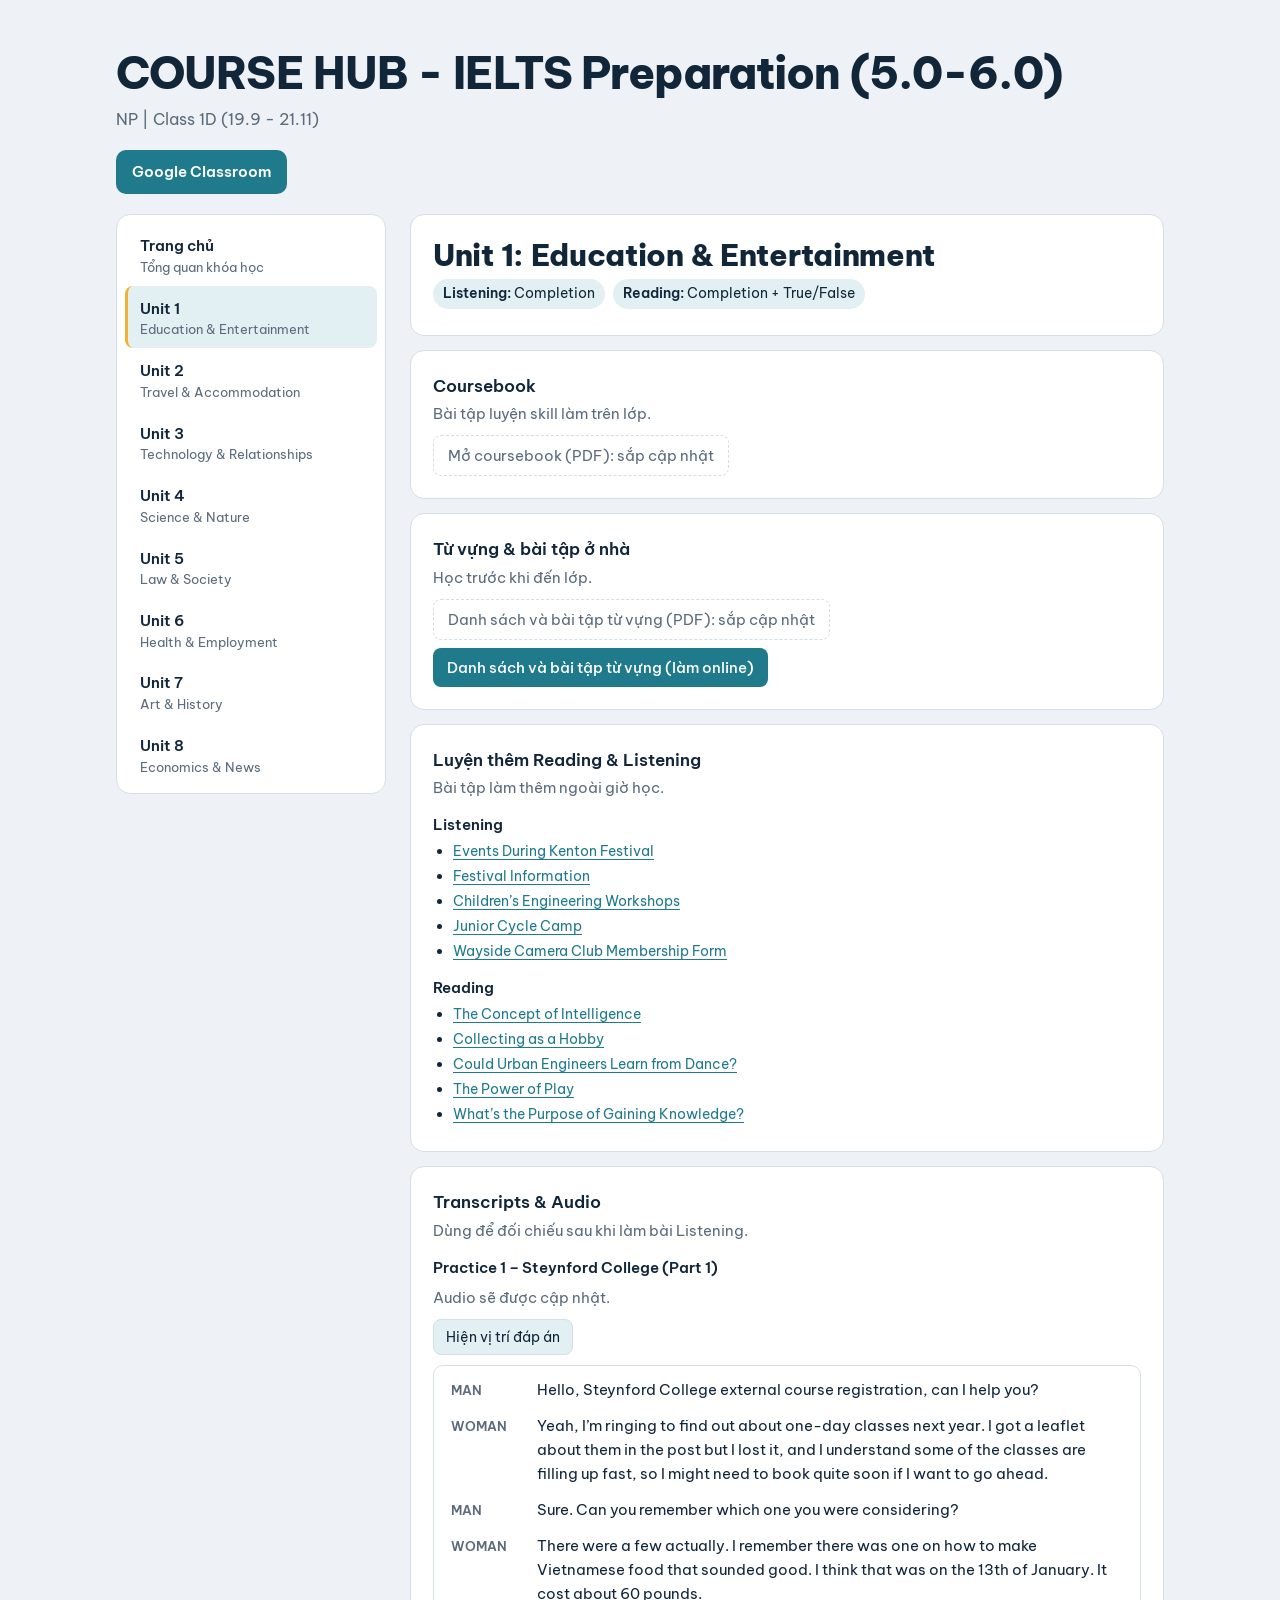
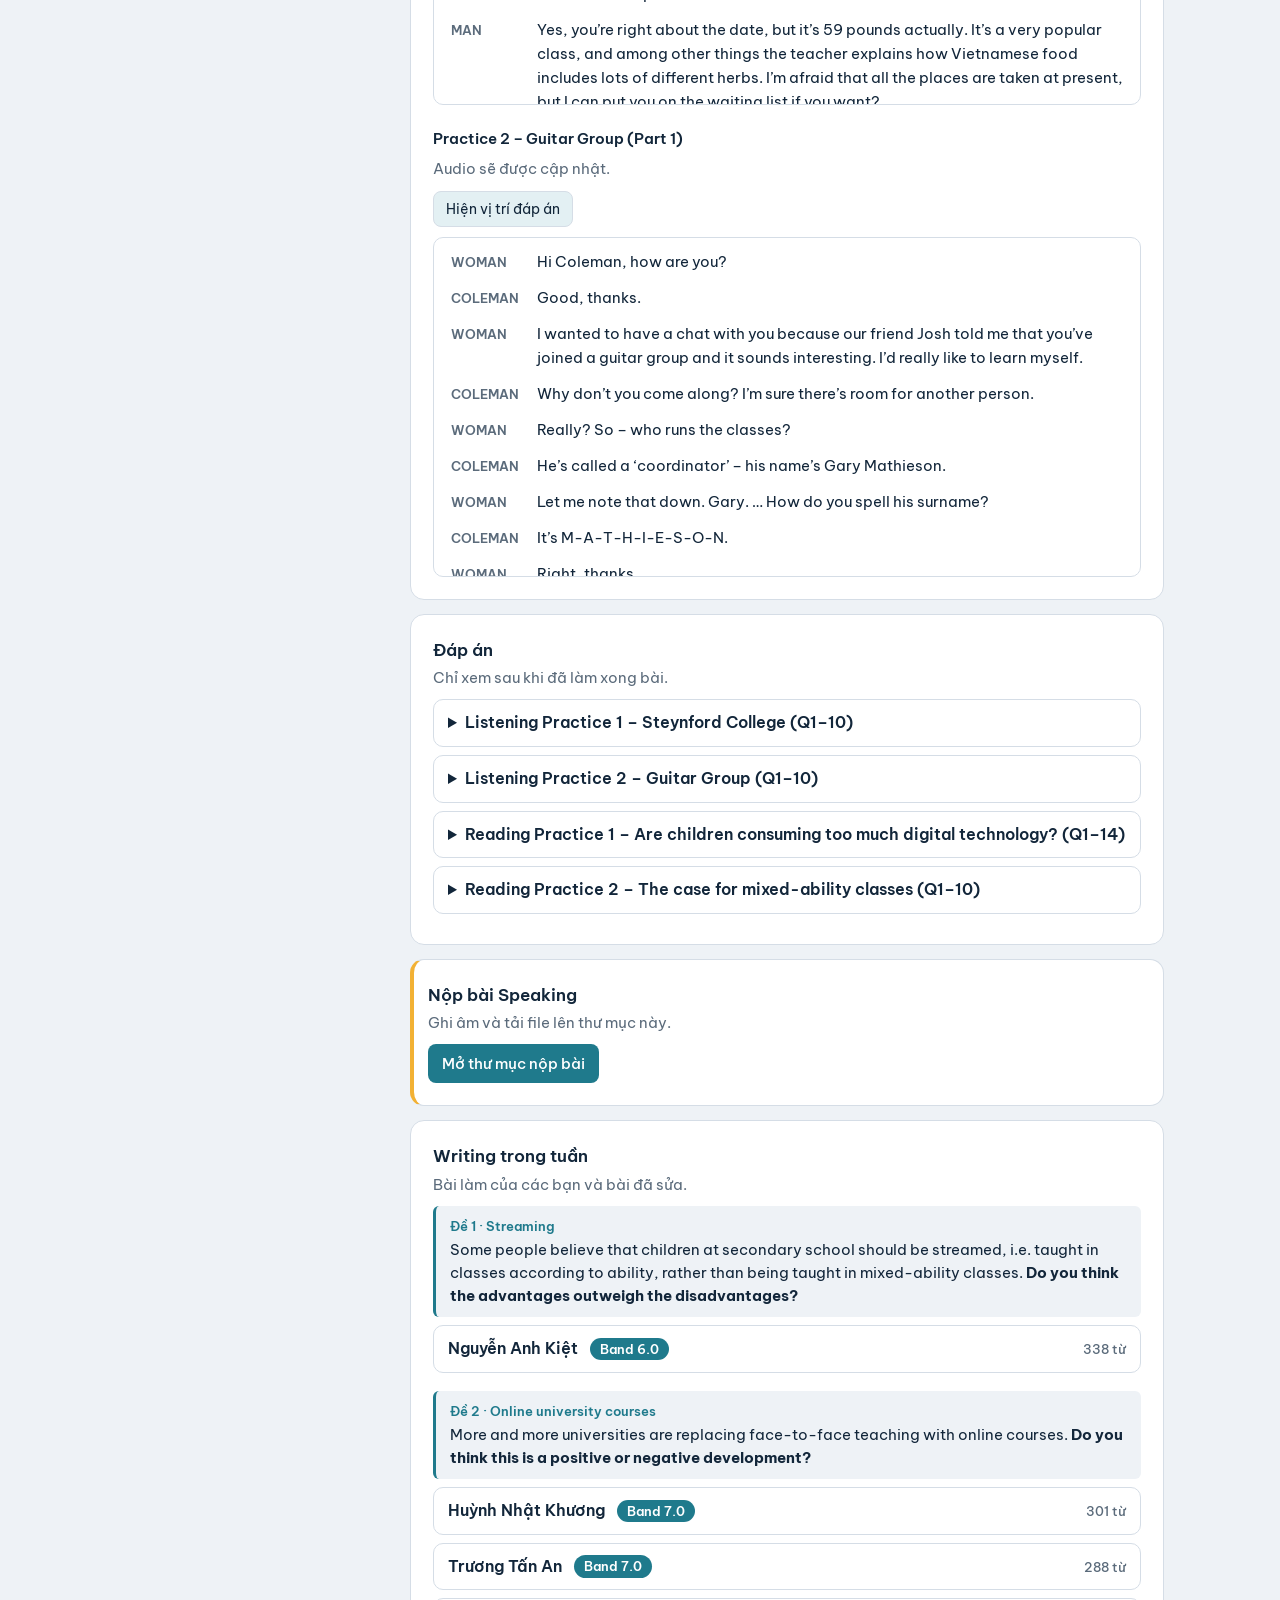
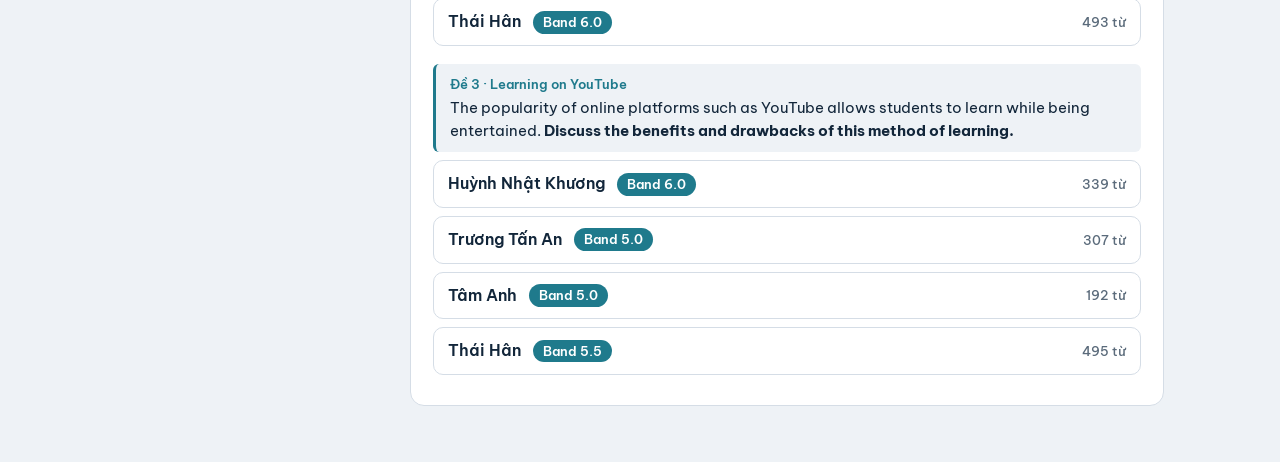
==== unit1.html @ fe1007bd "Add files via upload" ====
<!DOCTYPE html>
<html lang="vi">
<head>
<meta charset="utf-8">
<meta name="viewport" content="width=device-width, initial-scale=1, viewport-fit=cover">
<title>Unit 1 – Education & Entertainment | COURSE HUB</title>
<link rel="preconnect" href="https://fonts.googleapis.com">
<link href="https://fonts.googleapis.com/css2?family=Be+Vietnam+Pro:wght@400;500;600;700;800&display=swap" rel="stylesheet">
<link rel="stylesheet" href="style.css">
</head>
<body>
<div class="wrap">
<header>
<h1>COURSE HUB - IELTS Preparation (5.0-6.0)</h1>
<p>NP | Class 1D (19.9 - 21.11)</p>
<div class="top" id="top"></div>
</header>
<div class="layout">
<nav id="nav" aria-label="Danh sách unit"></nav>
<main id="main"></main>
</div>
<p class="foot" id="footTm" hidden><button id="tm">Chế độ canh thời gian (giáo viên)</button></p>
</div>
<script src="config.js"></script>
<script>
/* ===== DỮ LIỆU UNIT 1: chỉ sửa file này khi cập nhật unit này ===== */
window.UNIT = {
 "n": 1,
 "links": {
  "coursebook": [
   ""
  ],
  "vocab": [
   "",
   "https://claude.ai/artifact/NwASzbAuXLHr1U8mQkQb75"
  ],
  "audio": [
   "",
   "",
   ""
  ],
  "speaking": [
   "https://drive.google.com/drive/folders/13E4gF1tbZfbGMxSO8u7Chf6Ht6XLhfFZ?usp=sharing"
  ]
 },
 "practiceL": [
  {
   "t": "Listening: Events During Kenton Festival",
   "u": "https://e-learning.youpass.vn/practice/listening/2079"
  },
  {
   "t": "Listening: Festival Information",
   "u": "https://e-learning.youpass.vn/practice/listening/7460"
  },
  {
   "t": "Listening: Children’s Engineering Workshops",
   "u": "https://e-learning.youpass.vn/practice/listening/7447"
  },
  {
   "t": "Listening: Junior Cycle Camp",
   "u": "https://e-learning.youpass.vn/practice/listening/7439"
  },
  {
   "t": "Listening: Wayside Camera Club Membership Form",
   "u": "https://e-learning.youpass.vn/practice/listening/7407"
  }
 ],
 "practiceR": [
  {
   "t": "Reading: The Concept of Intelligence",
   "u": "https://e-learning.youpass.vn/practice/reading/7315"
  },
  {
   "t": "Reading: Collecting as a Hobby",
   "u": "https://e-learning.youpass.vn/practice/reading/7345"
  },
  {
   "t": "Reading: Could Urban Engineers Learn from Dance?",
   "u": "https://e-learning.youpass.vn/practice/reading/7307"
  },
  {
   "t": "Reading: The Power of Play",
   "u": "https://e-learning.youpass.vn/practice/reading/7314"
  },
  {
   "t": "Reading: What’s the Purpose of Gaining Knowledge?",
   "u": "https://e-learning.youpass.vn/practice/reading/7343"
  }
 ],
 "writing": [
  {
   "topic": "Some people believe that children at secondary school should be streamed, i.e. taught in classes according to ability, rather than being taught in mixed-ability classes.",
   "ask": "Do you think the advantages outweigh the disadvantages?",
   "short": "Streaming",
   "candidates": [
    {
     "name": "Nguyễn Anh Kiệt",
     "essay": [
      "In secondary school, education is very important for every student. Today, many people discuss how schools should divide their classrooms. Some people think that schools should put students into different classes based on how smart or fast they learn. Other people think that all students should study together in the same classroom. In my opinion, putting students into different classes has more benefits and drawbacks.",
      "On the one hand, grouping students by ability provides some advantages. Firstly, teachers can easily adapt their teaching methods to suit the necessity for each class. For instance, when teaching a class full of students with poor study skills, the teacher can speak slowly and explain easy things many times so everyone can understand. Secondly, fast learners don’t have to wait for slow learners, they can learn new and difficult topic quickly without any trouble and getting bored during class time.",
      "On the other hand, this stye of learning brings several problems for students. The first problem is that it makes students with poor study skills feel very bad about themselves. When students are placed in low classes, they may feel sad, embarrased and they even think they are not smart. Because of this, they lose their hope and stop trying to study hard. The second problem is that students can not help each other. In mixed classes, some good students often help weak stduents with difficult problem or homework. This helps weak students learn better and helps good students become kind friends. However, if we separate them, a lot of weak students cannot learn how to work together. From this, some students cannot even understand what they are trying to do in group projects or some group activites in class and this would make it harder to help each other.",
      "At the end, seperating students by abilities can helps teachers explain lessons easily but it also hurts students’ feelings and stops them from making friends and hard-working. Therefore, I believe that the drawbacks of this idea are much bigger then the benefits."
     ],
     "scores": {
      "tr": 6,
      "cc": 6,
      "lr": 6,
      "gra": 6
     },
     "feedback": {
      "tr": {
       "text": "The essay answers the question: it weighs advantages (teaching adapted to each class, fast learners not held back) against disadvantages (lower self-esteem and motivation for weaker students, loss of peer support) and concludes that the drawbacks outweigh the benefits. However, the position is unclear until the conclusion: the introduction says streaming ‘has more benefits and drawbacks’, which does not answer the question. Ideas are relevant but stay general — the examples are hypothetical (‘speak slowly and explain easy things’) and there are no real-world examples — and the last sentences of the third paragraph are hard to follow. The opening statement that education is very important adds nothing.",
       "descriptor": "“A position is presented that is directly relevant to the prompt, although the conclusions drawn may be unclear, unjustified or repetitive.”"
      },
      "cc": {
       "text": "The four-paragraph structure (introduction, advantages, disadvantages, conclusion) is clear, and the argument moves logically between the two sides with suitable markers (On the one hand, Firstly, For instance, On the other hand, However, Therefore). Cohesion is sometimes mechanical or faulty: ‘fast learners don’t have to wait for slow learners, they can learn...’ is a comma splice; ‘From this, some students cannot even understand...’ does not follow clearly from the previous sentence; ‘At the end’ is not the usual concluding phrase; and ‘students’, ‘weak students’ and ‘help each other’ are repeated rather than varied with pronouns or synonyms.",
       "descriptor": "“Cohesive devices are used to some good effect but cohesion within and/or between sentences may be faulty or mechanical due to misuse, overuse or omission.”"
      },
      "lr": {
       "text": "The vocabulary is adequate for the topic (ability, adapt teaching methods, fast learners, group projects, drawbacks) and the meaning is clear throughout, but the range is restricted and imprecise: ‘feel very bad about themselves’, ‘explain easy things’, ‘kind friends’, ‘lose their hope’, ‘the necessity for each class’ and ‘hard-working’ used as a noun. Words such as students, help, weak and learn are repeated often. There are several spelling errors (stye, embarrased, stduents, activites, seperating) but they do not impede meaning.",
       "descriptor": "“The meaning is generally clear in spite of a rather restricted range or a lack of precision in word choice.”"
      },
      "gra": {
       "text": "A mix of simple and complex sentences is used, and many are accurate (when/if clauses, so-clauses, ‘help weak students with...’). Accuracy falls in longer sentences: a comma splice; missing plurals (topic, problem, stduents); faulty parallelism (‘feel sad, embarrased and they even think’, ‘without any trouble and getting bored’, ‘making friends and hard-working’); ‘can helps’; ‘can not’; ‘then’ for ‘than’. About half the sentences contain an error, but the errors rarely stop the reader from understanding. This is borderline Band 5/6.",
       "descriptor": "“Errors in grammar and punctuation occur, but rarely impede communication.”"
      }
     },
     "errors": [
      {
       "orig": "In secondary school, education is very important for every student. Today, many people discuss how schools should divide their classrooms.",
       "fix": "In many countries, there is an ongoing debate about how secondary schools should organise their classes.",
       "note": "Mở bài chung chung, không thêm thông tin; nên vào thẳng vấn đề tranh luận. ‘Classrooms’ → ‘classes’"
      },
      {
       "orig": "Some people think that schools should put students into different classes based on how smart or fast they learn.",
       "fix": "Some people argue that schools should stream students into different classes according to their ability.",
       "note": "Diễn đạt thiếu chính xác (‘how smart or fast they learn’); nên dùng ‘ability’"
      },
      {
       "orig": "In my opinion, putting students into different classes has more benefits and drawbacks.",
       "fix": "In my opinion, the disadvantages of streaming outweigh the advantages.",
       "note": "Quan điểm chưa rõ và chưa trả lời câu hỏi; cần nêu rõ bên nào mạnh hơn"
      },
      {
       "orig": "teachers can easily adapt their teaching methods to suit the necessity for each class.",
       "fix": "teachers can easily adapt their teaching methods to suit the needs of each class.",
       "note": "Chọn từ: ‘necessity’ → ‘needs’"
      },
      {
       "orig": "the teacher can speak slowly and explain easy things many times so everyone can understand.",
       "fix": "the teacher can speak slowly and repeat basic concepts several times so that everyone can follow.",
       "note": "Từ vựng thiếu chính xác (‘easy things’); dùng ‘so that’ để chỉ mục đích"
      },
      {
       "orig": "Secondly, fast learners don’t have to wait for slow learners, they can learn new and difficult topic quickly without any trouble and getting bored during class time.",
       "fix": "Secondly, fast learners do not have to wait for slower classmates, so they can learn new and difficult topics quickly without getting bored in class.",
       "note": "Lỗi nối hai câu bằng dấu phẩy (comma splice); ‘topics’ phải ở số nhiều; cấu trúc song song sai; ‘slow learners’ nghe tiêu cực"
      },
      {
       "orig": "this stye of learning brings several problems for students.",
       "fix": "this style of learning brings several problems for students.",
       "note": "Lỗi chính tả: stye → style"
      },
      {
       "orig": "it makes students with poor study skills feel very bad about themselves.",
       "fix": "it damages the self-esteem of students with weaker academic skills.",
       "note": "Dùng từ chính xác hơn thay cho ‘feel very bad about themselves’"
      },
      {
       "orig": "they may feel sad, embarrased and they even think they are not smart.",
       "fix": "they may feel sad and embarrassed, and some even believe that they are not clever enough.",
       "note": "Lỗi chính tả (embarrassed); cấu trúc song song"
      },
      {
       "orig": "they lose their hope and stop trying to study hard.",
       "fix": "they lose hope and stop trying to study hard.",
       "note": "‘Lose hope’ không dùng sở hữu cách"
      },
      {
       "orig": "students can not help each other.",
       "fix": "students lose the opportunity to support each other.",
       "note": "‘can not’ → ‘cannot’; ý rõ hơn khi diễn đạt là mất cơ hội"
      },
      {
       "orig": "some good students often help weak stduents with difficult problem or homework.",
       "fix": "some strong students often help weaker students with difficult problems or homework.",
       "note": "Lỗi chính tả (stduents); ‘problems’ phải ở số nhiều"
      },
      {
       "orig": "This helps weak students learn better and helps good students become kind friends.",
       "fix": "This helps weaker students learn better and teaches stronger students to be patient and supportive.",
       "note": "‘Kind friends’ mơ hồ; nên nói rõ học sinh giỏi được lợi gì"
      },
      {
       "orig": "However, if we separate them, a lot of weak students cannot learn how to work together.",
       "fix": "However, if students are separated, weaker students miss the chance to learn how to cooperate with others.",
       "note": "Chưa rõ nghĩa: làm việc cùng với ai?"
      },
      {
       "orig": "From this, some students cannot even understand what they are trying to do in group projects or some group activites in class and this would make it harder to help each other.",
       "fix": "As a result, some students may struggle in group projects or class activities, which makes it even harder for them to support one another.",
       "note": "Câu dài thiếu ngắt (run-on) và logic chưa rõ; lỗi chính tả (activities); nối mệnh đề bằng ‘which’"
      },
      {
       "orig": "At the end, seperating students by abilities can helps teachers explain lessons easily but it also hurts students’ feelings and stops them from making friends and hard-working.",
       "fix": "In conclusion, separating students by ability may help teachers deliver lessons more easily, but it also hurts students’ feelings and prevents them from making friends and developing a strong work ethic.",
       "note": "‘At the end’ → ‘In conclusion’; lỗi chính tả (separating); ‘can helps’ → ‘can help’; ‘hard-working’ là tính từ, không phải danh từ"
      },
      {
       "orig": "I believe that the drawbacks of this idea are much bigger then the benefits.",
       "fix": "I believe that the drawbacks of this system are much greater than the benefits.",
       "note": "‘then’ → ‘than’; ‘bigger’ → ‘greater’"
      }
     ]
    }
   ]
  },
  {
   "topic": "More and more universities are replacing face-to-face teaching with online courses.",
   "ask": "Do you think this is a positive or negative development?",
   "short": "Online university courses",
   "candidates": [
    {
     "name": "Huỳnh Nhật Khương",
     "essay": [
      "The development of technology has changed education. Thus, an increasing number of universities are offering online courses instead of traditional classroom lessons. Although this approach provides several benefits, I believe that it is a negative development overall because it can reduce social interaction and negatively affect students’ learning habits .",
      "In contrast, online learning offers several advantages to university students. Firstly, it allows learners to study from almost anywhere, which saves both time and money. For example, students who live far away from their universities do not need to travel long distances to attend classes. In addition, online platforms provide recorded lessons that students can pause, rewind and rewatch whenever necessary. This is particularly useful for those who need more time to understand difficult subjects. Therefore, online education can make learning more flexible and convenient.",
      "Despite positive development, I believe that replacing face-to-face teaching with online courses can cause several problems. One significant downside is the lack of direct interaction between students and teachers. In traditional classrooms, learners can ask questions immediately, participate in group discussions and receive direct feedback. These activities help them develop communication and teamwork skills. However, online classes may make such interactions less natural and effective. Another concern is that students may become easily distracted by social media, online games or other websites while studying. Spending too much time in front of a screen can also reduce their physical activity and affect their daily routines. As a result, some students may find it difficult to remain focused and maintain their academic performance.",
      "In conclusion, although online courses provide greater flexibility and help students develop digital skills, I believe that replacing traditional classroom teaching entirely is a negative development. Universities should combine online learning with face-to-face lessons to provide students with a more balanced and effective educational experience."
     ],
     "scores": {
      "tr": 7,
      "cc": 7,
      "lr": 7,
      "gra": 7
     },
     "feedback": {
      "tr": {
       "text": "A clear position (negative overall) is stated in the introduction and sustained to the conclusion, and both sides are addressed. The main arguments — reduced interaction and feedback, distraction, and the benefits of flexibility — are extended with relevant detail (asking questions immediately, group discussion, teamwork skills). Support tends to be general rather than precise: ‘online classes may make such interactions less natural and effective’ is asserted without explanation, the physical-activity point is thin, ‘saves both time and money’ is unsupported, and the conclusion narrows the issue to replacing teaching ‘entirely’, which the question does not state.",
       "descriptor": "“Main ideas are extended and supported but there may be a tendency to over-generalise or there may be a lack of focus and precision in supporting ideas/material.”"
      },
      "cc": {
       "text": "Information is logically organised with a clear progression: opinion in the introduction, one advantages paragraph, one disadvantages paragraph, and a conclusion that restates the position and adds a recommendation. A range of linkers and reference is used (Firstly, In addition, However, Another concern, ‘such interactions’, ‘these activities’, ‘those who’). Minor lapses: ‘In contrast’ opens the first body paragraph with little to contrast against, ‘Despite positive development’ is an awkward bridge, and ‘Therefore’ / ‘As a result’ are used as formulaic paragraph endings.",
       "descriptor": "“A range of cohesive devices including reference and substitution is used flexibly but with some inaccuracies or some over/under use.”"
      },
      "lr": {
       "text": "Vocabulary is sufficient to express ideas with some precision and natural collocation: ‘recorded lessons’, ‘pause, rewind and rewatch’, ‘lack of direct interaction’, ‘significant downside’, ‘maintain their academic performance’, ‘daily routines’. There are almost no spelling or word-formation errors. What holds this at 7 rather than 8 is the limited use of less common or idiomatic items and some repetition of ‘online’, ‘students’ and ‘learning’.",
       "descriptor": "“The resource is sufficient to allow some flexibility and precision... There is some ability to use less common and/or idiomatic items.”"
      },
      "gra": {
       "text": "A variety of complex structures is used with some flexibility: relative clauses (‘students who live far away’, ‘lessons that students can pause’), concession (‘Although this approach...’), a gerund subject (‘Spending too much time...’) and ‘which’ clauses. Error-free sentences are frequent. Errors are few: ‘Despite positive development’ lacks a determiner, there is a stray space before a full stop (‘habits .’), and the range is solid but not yet wide enough (few passives, conditionals or inversions) for Band 8.",
       "descriptor": "“A variety of complex structures is used with some flexibility and accuracy... error-free sentences are frequent.”"
      }
     },
     "errors": [
      {
       "orig": "...negatively affect students’ learning habits .",
       "fix": "...negatively affect students’ learning habits.",
       "note": "Thừa dấu cách trước dấu chấm"
      },
      {
       "orig": "In contrast, online learning offers several advantages to university students.",
       "fix": "Nevertheless, online learning does offer several advantages to university students.",
       "note": "Từ nối: ‘In contrast’ không có gì để đối lập; dùng ý nhượng bộ sẽ hợp với quan điểm đã nêu"
      },
      {
       "orig": "Despite positive development, I believe that...",
       "fix": "Despite these advantages, I believe that...",
       "note": "Thiếu từ hạn định (determiner); tham chiếu chưa rõ"
      },
      {
       "orig": "...which saves both time and money.",
       "fix": "...which saves both time and money, since students avoid commuting and accommodation costs.",
       "note": "Nhận định chưa có căn cứ — cần thêm lý do"
      },
      {
       "orig": "However, online classes may make such interactions less natural and effective.",
       "fix": "However, online classes may make such interactions less natural and effective, because students cannot read body language or respond spontaneously through a screen.",
       "note": "Khái quát quá mức — cần giải thích vì sao"
      },
      {
       "orig": "...reduce their physical activity and affect their daily routines.",
       "fix": "...reduce their physical activity and disrupt their sleep and study routines.",
       "note": "Diễn đạt mơ hồ (‘affect daily routines’)"
      },
      {
       "orig": "...I believe that replacing traditional classroom teaching entirely is a negative development.",
       "fix": "...I believe that the growing replacement of face-to-face teaching with online courses is a negative development.",
       "note": "Quan điểm bị lệch: đề bài không nói ‘entirely’"
      }
     ]
    },
    {
     "name": "Trương Tấn An",
     "essay": [
      "Nowadays, virtual classes are rapidly replacing conventional face-to-face lectures in many universities worldwide. Each of these has different benefits and drawbacks that need to analysize.",
      "Online courses have many advantages for university students. First, students can study more conveniently because they do not need to travel to university every day. For example, they can attend classes at home, which helps them save time and transportation costs. In addition, online learning provides students with a wide range of educational resources, such as recorded lectures, online documents, and interactive websites. These materials allow students to review lessons and improve their knowledge more easily. More importantly, online courses offer greater flexibility, allowing students to manage their study schedules and develop independent learning skills. As a result, they can become more responsible for their own education.",
      "On the other hand, there are some disadvantages of online learning. One of the main problems is that students may become less motivated when studying at home. Without direct supervision from teachers, they may be easily distracted by social media, games, or other online activities. Moreover, online courses reduce face-to-face communication between students and lecturers. As a result, students may find it more difficult to ask questions, discuss ideas, and develop social skills. Another problem is that spending long hours in front of computer screens can negatively affect students’ physical and mental health. For example, they may experience eye strain, tiredness, and a lack of physical activity.",
      "In conclusion, replacing face-to-face lessons with online courses offers several benefits, such as flexibility, convenience, and access to learning resources. However, it can also lead to a lack of motivation, limited social interaction, and health problems. Therefore, universities should find a balance between online learning and traditional classroom lessons."
     ],
     "scores": {
      "tr": 6,
      "cc": 7,
      "lr": 7,
      "gra": 7
     },
     "feedback": {
      "tr": {
       "text": "Both advantages (convenience, resources, flexibility, independent learning) and disadvantages (reduced motivation, limited interaction, health effects) are covered with relevant, reasonably developed ideas and concrete details such as distraction by social media and eye strain. The weakness is position. The question asks whether this is a positive or negative development, but the introduction states only that each approach has benefits and drawbacks, and the balanced view appears for the first time in the conclusion, where it is not developed (what would a ‘balance’ look like?). Support for each point is also fairly general.",
       "descriptor": "“A position is presented that is directly relevant to the prompt, although the conclusions drawn may be unclear, unjustified or repetitive.”"
      },
      "cc": {
       "text": "Paragraphing is clear (introduction, advantages, disadvantages, conclusion), with topic sentences and logical sequencing inside each paragraph. A good range of cohesive devices and reference is used (First, For example, In addition, On the other hand, Moreover, ‘these materials’, ‘Another problem’). Lapses are minor: ‘As a result’ is used twice as a formulaic link, ‘Each of these’ in the introduction has an unclear referent, and ‘More importantly’ flags a point that is not clearly more important.",
       "descriptor": "“A range of cohesive devices including reference and substitution is used flexibly but with some inaccuracies or some over/under use.”"
      },
      "lr": {
       "text": "Vocabulary is sufficient for precise expression and collocations are mostly natural: ‘recorded lectures’, ‘direct supervision’, ‘independent learning skills’, ‘eye strain’, ‘lack of motivation’, ‘limited social interaction’. Spelling and word formation are largely accurate; the only recurring error is ‘analysize’. Less common or idiomatic items are limited and some phrases are generic (‘many advantages’, ‘a wide range of educational resources’), so this is a lower Band 7 and does not reach Band 8.",
       "descriptor": "“The resource is sufficient to allow some flexibility and precision... There are only a few errors in spelling and/or word formation.”"
      },
      "gra": {
       "text": "A variety of complex structures is used accurately: participial clauses (‘allowing students to manage...’), relative clauses, a fronted prepositional phrase (‘Without direct supervision from teachers, they may be...’), a gerund subject (‘spending long hours... can negatively affect’) and ‘such as’ lists. Most sentences are error-free. The main error is the missing passive in ‘need to analysize’ (should be ‘need to be analysed’). The range is solid but not wide (few conditionals, passives or inversions), so it stays at Band 7.",
       "descriptor": "“A variety of complex structures is used with some flexibility and accuracy... error-free sentences are frequent.”"
      }
     },
     "errors": [
      {
       "orig": "...that need to analysize.",
       "fix": "...that need to be analysed.",
       "note": "Thiếu thể bị động; lỗi chính tả"
      },
      {
       "orig": "Each of these has different benefits and drawbacks...",
       "fix": "Each of these approaches has its own benefits and drawbacks, but on balance I believe this is a positive development if some in-person teaching is kept.",
       "note": "Từ được nhắc đến chưa rõ chỉ gì; phần mở bài chưa nêu quan điểm"
      },
      {
       "orig": "More importantly, online courses offer greater flexibility...",
       "fix": "Furthermore, online courses offer greater flexibility...",
       "note": "‘More importantly’ báo hiệu một thứ tự quan trọng mà đoạn văn chưa chứng minh"
      },
      {
       "orig": "As a result, students may find it more difficult to ask questions...",
       "fix": "Consequently, students may find it more difficult to ask questions...",
       "note": "‘As a result’ bị lặp trong bài — nên đa dạng hóa từ nối"
      },
      {
       "orig": "These materials allow students to review lessons and improve their knowledge more easily.",
       "fix": "These materials allow students to review lessons at their own pace and deepen their understanding.",
       "note": "Diễn đạt mơ hồ; cần cụ thể hơn"
      },
      {
       "orig": "Therefore, universities should find a balance between online learning and traditional classroom lessons.",
       "fix": "Therefore, universities should adopt a blended model, such as online lectures combined with in-person seminars.",
       "note": "Quan điểm chỉ xuất hiện ở đây — hãy nêu cụ thể và đưa lên sớm hơn"
      }
     ]
    },
    {
     "name": "Thái Hân",
     "essay": [
      "Nowadays, there is an increasing of universities using online courses instead of face-to-face teaching. From my perspective, this is a negative development.",
      "We have to admit that online courses also bring back many advantages. First and foremost, when you find difficulties in your homeworks, you can use apps or websites to solve it easier and do not have to wait for a long time. Secondly, study online makes your daily life more convenient, you can learn in anywhere, anyplace and choose the lessons base on your schedule, just need to access the network. This method will reduce the time for commute demand. Many digitals tools create an eye-opening experience, which equip them with a useful tool for the future. The developments of technologies are more modern, it can help our lives more convenient and progressive both in work and in study. In addition, online platforms can manage a mixed-ability class because students can pause, rewind or even rewatch the recorded lessons if they are busy or want to watch a second time to understand the lessons better. Moreover, students can learn at their own pace, regardless of different intelligent structure between individuals because of the diversity classes for all levels, you just have to choose the most suitable with your standard. Despite of these clear benefits, this changing also brings several notable drawbacks.",
      "The most significant disadvantages we can see is users can get addicted to the technology. Overuse for tasks and entertainment can lead learners to lose autonomy in daily life responsibilities. We do not deny many interesting online causes bring to us, it will also a double-edged sword which can do harm for you if you do not know how to control time for entertainment. Secondly, spending long hours on the digital devices often contribute to have no time for healthy habits. For instance, instead of going outside for a walk, cycling, go to the gym, playing sports, you spend many hours just to sit in front of the screen. It can cause you many problems about your eyes, your backbones, especially your mental health, too. Thirdly, when you study online, educators are unable to regulate students’s online activity, they may turn on another screen, another tab for watching films, playing games, while the teacher is lecturing. Lecturers can not manipulate their attention to the lecture because there are many things to get distractive. Therefore, it will have a negative impact on learning progress, wasting student and teachers’s time but do not have any efficiency. As a result, these negative consequences can pose serious threats to online platforms.",
      "In conclusion, while online classes bring about many merits which help students more convenient in study, there are also many significant drawbacks. I believe that this is overall a negative development for society. If this trend continues, it could lead to severe consequences for the education system in the future. Students and both schools must have a clear awareness and take action reasonably."
     ],
     "scores": {
      "tr": 6,
      "cc": 6,
      "lr": 6,
      "gra": 5
     },
     "feedback": {
      "tr": {
       "text": "A clear position (a negative development) is stated in the introduction and repeated in the conclusion. Both sides are discussed, and the three drawbacks (addiction, health, lack of supervision) are relevant and illustrated with details such as students opening other tabs during a lecture. This is borderline Band 6/7: the concession paragraph is longer than the paragraph supporting the writer’s own position, several ideas are unclear because of the wording (‘intelligent structure’, ‘diversity classes’, ‘online causes’), and the conclusion makes a general claim about ‘severe consequences’ without saying what they are.",
       "descriptor": "“A position is presented that is directly relevant to the prompt, although the conclusions drawn may be unclear, unjustified or repetitive.”"
      },
      "cc": {
       "text": "The four-paragraph structure gives a clear overall progression (opinion, advantages, drawbacks, conclusion), with well-chosen linkers (First and foremost, Secondly, In addition, Moreover, Despite…, Thirdly, Therefore, As a result, In conclusion). Cohesion is faulty at sentence level: many sentences are joined by commas (‘study online makes your daily life more convenient, you can learn...’), pronouns shift between ‘you’, ‘they’ and ‘students’, and the first body paragraph is overloaded with five separate ideas.",
       "descriptor": "“Cohesive devices are used to some good effect but cohesion within and/or between sentences may be faulty or mechanical due to misuse, overuse or omission.”"
      },
      "lr": {
       "text": "The vocabulary is wide enough to express the ideas and includes good topic items (mixed-ability class, pause, rewind or rewatch, eye-opening experience, double-edged sword, commute, pose serious threats, regulate). It is used with more inaccuracy than a Band 7 response: ‘bring back many advantages’, ‘online causes’, ‘different intelligent structure’, ‘diversity classes’, ‘manipulate their attention’, ‘get distractive’, ‘commute demand’, and possessive errors (students’s, teachers’s). The meaning is generally clear, but a few phrases are unclear.",
       "descriptor": "“If the writer is a risk-taker, there will be a wider range of vocabulary used but higher degrees of inaccuracy or inappropriacy.”"
      },
      "gra": {
       "text": "Complex structures are attempted often (relative clauses, because-clauses, ‘regardless of’, ‘instead of’ + gerund), but accuracy is low. Recurrent errors: comma splices; missing or wrong verbs (‘it will also a double-edged sword’, ‘contribute to have’, ‘do not have any efficiency’); agreement (‘disadvantages... is’, ‘which equip’); countable and uncountable nouns (‘homeworks’); parallel structure (‘going…, cycling, go to the gym, playing’); and ‘Despite of’. Most meaning survives, but several sentences cause difficulty for the reader.",
       "descriptor": "“Although complex sentences are attempted, they tend to be faulty... Grammatical errors may be frequent and cause some difficulty for the reader.”"
      }
     },
     "errors": [
      {
       "orig": "there is an increasing of universities using online courses instead of face-to-face teaching.",
       "fix": "an increasing number of universities are using online courses instead of face-to-face teaching.",
       "note": "Cụm danh từ: ‘an increasing number of universities’ + động từ số nhiều"
      },
      {
       "orig": "We have to admit that online courses also bring back many advantages.",
       "fix": "We have to admit that online courses also bring many advantages.",
       "note": "‘Bring back’ nghĩa là ‘trả lại’; dùng ‘bring’"
      },
      {
       "orig": "First and foremost, when you find difficulties in your homeworks, you can use apps or websites to solve it easier and do not have to wait for a long time.",
       "fix": "First and foremost, when students have difficulty with their homework, they can use apps or websites to solve problems more easily and do not have to wait for a long time.",
       "note": "‘Homework’ là danh từ không đếm được; ‘solve it easier’ → ‘solve problems more easily’; nhất quán đại từ"
      },
      {
       "orig": "Secondly, study online makes your daily life more convenient, you can learn in anywhere, anyplace and choose the lessons base on your schedule, just need to access the network. This method will reduce the time for commute demand.",
       "fix": "Secondly, studying online makes students’ daily lives more convenient because they can learn anywhere and choose lessons based on their schedules; they only need an internet connection. This method also reduces commuting time.",
       "note": "Lỗi nối câu bằng dấu phẩy; ‘study online’ → ‘studying online’; ‘in anywhere, anyplace’ → ‘anywhere’; ‘base on’ → ‘based on’; ‘commute demand’ → ‘commuting time’"
      },
      {
       "orig": "Many digitals tools create an eye-opening experience, which equip them with a useful tool for the future.",
       "fix": "Many digital tools create an eye-opening experience, which equips students with useful skills for the future.",
       "note": "‘digitals’ → ‘digital’; ‘which equip’ → ‘which equips’; ‘them’ không rõ chỉ ai"
      },
      {
       "orig": "The developments of technologies are more modern, it can help our lives more convenient and progressive both in work and in study.",
       "fix": "Modern technology makes our lives more convenient and progressive in both work and study.",
       "note": "Lỗi nối câu bằng dấu phẩy; ‘developments of technologies are more modern’ không rõ nghĩa; ‘help our lives more convenient’ → ‘make our lives more convenient’"
      },
      {
       "orig": "In addition, online platforms can manage a mixed-ability class because students can pause, rewind or even rewatch the recorded lessons if they are busy or want to watch a second time to understand the lessons better.",
       "fix": "In addition, online platforms suit mixed-ability classes because students can pause, rewind or rewatch recorded lessons if they are busy or need to watch them again to understand better.",
       "note": "‘manage a mixed-ability class’ → ‘suit mixed-ability classes’; tránh lặp ‘lessons’"
      },
      {
       "orig": "Moreover, students can learn at their own pace, regardless of different intelligent structure between individuals because of the diversity classes for all levels, you just have to choose the most suitable with your standard.",
       "fix": "Moreover, students can learn at their own pace, regardless of differences in ability, because courses are offered at all levels and they can choose the one that suits them best.",
       "note": "Diễn đạt không rõ (‘intelligent structure’, ‘diversity classes’, ‘most suitable with your standard’); lỗi nối câu bằng dấu phẩy; đổi ngôi đại từ"
      },
      {
       "orig": "Despite of these clear benefits, this changing also brings several notable drawbacks.",
       "fix": "Despite these clear benefits, this change also brings several notable drawbacks.",
       "note": "‘Despite of’ → ‘Despite’; ‘changing’ → ‘change’"
      },
      {
       "orig": "The most significant disadvantages we can see is users can get addicted to the technology.",
       "fix": "The most significant disadvantage is that users can become addicted to technology.",
       "note": "Hòa hợp chủ–vị (disadvantage… is); thiếu ‘that’; ‘get addicted’ → ‘become addicted’"
      },
      {
       "orig": "Overuse for tasks and entertainment can lead learners to lose autonomy in daily life responsibilities.",
       "fix": "Overuse for study and entertainment can lead learners to lose their independence in daily responsibilities.",
       "note": "‘for tasks’ không rõ nghĩa; ‘daily life responsibilities’ → ‘daily responsibilities’"
      },
      {
       "orig": "We do not deny many interesting online causes bring to us, it will also a double-edged sword which can do harm for you if you do not know how to control time for entertainment.",
       "fix": "We cannot deny the many interesting opportunities that online courses bring, but they are also a double-edged sword, which can harm students who cannot control their entertainment time.",
       "note": "‘online causes’ không rõ nghĩa; thiếu động từ (‘it will also a’); lỗi nối câu bằng dấu phẩy; ‘do harm for you’ → ‘harm’"
      },
      {
       "orig": "Secondly, spending long hours on the digital devices often contribute to have no time for healthy habits.",
       "fix": "Secondly, spending long hours on digital devices often leaves students with no time for healthy habits.",
       "note": "Hòa hợp chủ–vị (‘spending… contributes’); ‘contribute to have’ không đúng cấu trúc ngữ pháp"
      },
      {
       "orig": "For instance, instead of going outside for a walk, cycling, go to the gym, playing sports, you spend many hours just to sit in front of the screen.",
       "fix": "For instance, instead of going for a walk, cycling, going to the gym or playing sports, students spend many hours just sitting in front of a screen.",
       "note": "Dạng động từ song song; ‘just to sit’ → ‘just sitting’; nhất quán đại từ"
      },
      {
       "orig": "It can cause you many problems about your eyes, your backbones, especially your mental health, too.",
       "fix": "It can cause many problems for their eyes and spine and, especially, for their mental health.",
       "note": "‘cause you many problems about’ → ‘cause many problems for’; bỏ ‘too’"
      },
      {
       "orig": "Thirdly, when you study online, educators are unable to regulate students’s online activity, they may turn on another screen, another tab for watching films, playing games, while the teacher is lecturing.",
       "fix": "Thirdly, when students study online, educators are unable to monitor their online activity, so they may open another tab to watch films or play games while the teacher is lecturing.",
       "note": "‘students’s’ → ‘students’’; lỗi nối câu bằng dấu phẩy; ‘another screen, another tab’ bị lặp ý; ‘regulate’ → ‘monitor’"
      },
      {
       "orig": "Lecturers can not manipulate their attention to the lecture because there are many things to get distractive.",
       "fix": "Lecturers cannot control whether students pay attention, because there are many distractions.",
       "note": "‘can not’ → ‘cannot’; ‘manipulate’ nghĩa là tác động một cách thiếu công bằng; ‘get distractive’ → ‘distractions’"
      },
      {
       "orig": "Therefore, it will have a negative impact on learning progress, wasting student and teachers’s time but do not have any efficiency.",
       "fix": "Therefore, it will have a negative impact on learning progress, wasting students’ and teachers’ time without achieving any efficiency.",
       "note": "Sở hữu cách (students’, teachers’); ‘but do not have’ → ‘without achieving’"
      },
      {
       "orig": "As a result, these negative consequences can pose serious threats to online platforms.",
       "fix": "As a result, these consequences can seriously damage the quality of education.",
       "note": "Sai nghĩa: mối đe dọa là đối với việc học, không phải đối với chính các nền tảng"
      },
      {
       "orig": "while online classes bring about many merits which help students more convenient in study,",
       "fix": "while online classes bring many merits that make studying more convenient for students,",
       "note": "‘help students more convenient’ → ‘make… more convenient’; ‘in study’ → ‘studying’"
      },
      {
       "orig": "If this trend continues, it could lead to severe consequences for the education system in the future.",
       "fix": "If this trend continues, students may graduate with weaker communication skills and less self-discipline.",
       "note": "Khẳng định quá chung chung; nêu cụ thể hậu quả bạn đã lập luận"
      },
      {
       "orig": "Students and both schools must have a clear awareness and take action reasonably.",
       "fix": "Both students and schools must be clearly aware of these risks and take reasonable action.",
       "note": "Vị trí của ‘both’; ‘reasonably’ (trạng từ) → ‘reasonable action’"
      }
     ]
    }
   ]
  },
  {
   "topic": "The popularity of online platforms such as YouTube allows students to learn while being entertained.",
   "ask": "Discuss the benefits and drawbacks of this method of learning.",
   "short": "Learning on YouTube",
   "candidates": [
    {
     "name": "Huỳnh Nhật Khương",
     "essay": [
      "With the development of technology,online platforms such as YouTube have become increasingly popular among students because they can learn new things while being entertained.",
      "First of all, learning through online platforms has several advantages. It helps students benefit from using digital devices. They can use apps or websites to do homework, to find out the issues in the exercise. For example, they can watch videos to understand difficult subjects, search for information for their homework and study at home. This helps them reduce the need to travel to school, saves time and can help them become more familiar with modern technology, which is useful for their future careers. For example, if your home is far from school, you can use an online learning platform to study new subjects and the learning environment is also more comfortable. Secondly, learning with online platforms can make your learning more interesting and enjoyable. Learning on social media platforms often includes colorful images and animations. You can learn by watching or creating quizzes for practicing. Learning with online platforms helps your essay be more descriptive and vivid. It can hold students’ attention to information. As a result, students may feel more motivated to study.",
      "Despite these benefits, this method of learning also has some disadvantages. The biggest problem is that students may become addicted to technology. They might spend too much time watching videos or browsing the Internet instead of focusing on studying. Moreover, they may have less time to play sports or spend time with families. Another drawback is that students can be distracted by entertainment content. For instance, they often get distracted by recommended entertainment videos instead of focusing on their lessons. This can waste their time and make it hard for them to concentrate on their studies.",
      "In conclusion, learning through online platforms has both advantages and disadvantages. While it makes education more convenient and enjoyable, it can also cause distractions and excessive use of technology. Therefore, students should manage their time wisely and use these platforms mainly for educational purposes."
     ],
     "scores": {
      "tr": 6,
      "cc": 6,
      "lr": 6,
      "gra": 6
     },
     "feedback": {
      "tr": {
       "text": "Both benefits and drawbacks are addressed, and the conclusion offers a sensible recommendation. However, the benefits paragraph drifts away from the ‘learn while being entertained’ focus: studying from home when school is far away concerns online learning in general, and ‘helps your essay be more descriptive and vivid’ is irrelevant and unsupported. Some ideas are vague, such as ‘find out the issues in the exercise’. The drawbacks paragraph is more focused, but ‘addiction’ and ‘distraction’ overlap, so the second drawback largely restates the first.",
       "descriptor": "“Main ideas are relevant, but some may be insufficiently developed or may lack clarity, while some supporting arguments and evidence may be less relevant or inadequate.”"
      },
      "cc": {
       "text": "The four-paragraph structure and the benefits → drawbacks → conclusion progression are easy to follow, with linkers such as First of all, Secondly, Despite these benefits, Moreover and As a result. However, the benefits paragraph packs two separate advantages into one long block, so its central topic blurs; ‘For example’ is used twice; and reference is inconsistent, shifting between ‘students/they’ and ‘you/your home’. ‘Online platforms’ is repeated rather than substituted.",
       "descriptor": "“Cohesive devices are used to some good effect but cohesion... may be faulty or mechanical due to misuse, overuse or omission.”"
      },
      "lr": {
       "text": "Vocabulary is adequate and the meaning is generally clear, with some suitable items (addicted, excessive use, distracted by, motivated). Range is restricted and precision is uneven: ‘benefit from using digital devices’, ‘find out the issues in the exercise’, ‘hold students’ attention to information’ and ‘helps your essay be more descriptive and vivid’ are imprecise or inappropriate. ‘Online platforms’ and ‘distract/distraction’ recur frequently. Spelling is almost entirely accurate.",
       "descriptor": "“The meaning is generally clear in spite of a rather restricted range or a lack of precision in word choice.”"
      },
      "gra": {
       "text": "A mix of simple and complex sentences is used (relative clauses, ‘because’, ‘while’ and ‘if’ clauses) and most sentences are understandable. Accuracy drops in more ambitious sentences: ‘This helps them reduce the need to travel to school, saves time and can help them become...’ has a broken parallel structure; ‘for practicing’ should be ‘for practice’; there is a preposition error (‘attention to information’) and a missing space after a comma (‘technology,online’). Errors rarely impede meaning.",
       "descriptor": "“Errors in grammar and punctuation occur, but rarely impede communication.”"
      }
     },
     "errors": [
      {
       "orig": "With the development of technology,online platforms...",
       "fix": "With the development of technology, online platforms...",
       "note": "Thiếu dấu cách sau dấu phẩy"
      },
      {
       "orig": "They can use apps or websites to do homework, to find out the issues in the exercise.",
       "fix": "They can use apps or websites to do homework and to check their answers to exercises.",
       "note": "Diễn đạt thiếu chính xác; nghĩa chưa rõ"
      },
      {
       "orig": "This helps them reduce the need to travel to school, saves time and can help them become more familiar...",
       "fix": "This reduces the need to travel to school, saves time and can help them become more familiar...",
       "note": "Cấu trúc song song bị sai (thiếu chủ ngữ cho ‘saves’)"
      },
      {
       "orig": "For example, if your home is far from school, you can use...",
       "fix": "For example, if a student’s home is far from school, they can use...",
       "note": "Đại từ không nhất quán (you/your với students/they)"
      },
      {
       "orig": "...creating quizzes for practicing.",
       "fix": "...creating quizzes for practice.",
       "note": "Sai dạng từ sau giới từ"
      },
      {
       "orig": "Learning with online platforms helps your essay be more descriptive and vivid.",
       "fix": "Visual content can also help students understand abstract ideas more clearly.",
       "note": "Ý không liên quan đến đề; thay bằng một lợi ích đúng chủ đề"
      },
      {
       "orig": "It can hold students’ attention to information.",
       "fix": "It can hold students’ attention.",
       "note": "Cụm giới từ thừa hoặc không đúng"
      },
      {
       "orig": "...spend time with families.",
       "fix": "...spend time with their families.",
       "note": "Thiếu tính từ sở hữu"
      }
     ]
    },
    {
     "name": "Trương Tấn An",
     "essay": [
      "Nowadays, the growing popularity of online platforms allows students to learn while being entertained. However, like everything else, online learning has both benefits and drawbacks that need to analysize.",
      "Online platforms have many advantages that it will be useful for education. First, students can benefit from the use of digital devices. For example, educational apps and websites provide students with a wide range of resources, allowing them to do homework, review lessons, and participate in remote learning more conveniently. In addition, online learning can reduce the need for students to travel to school or attend extra classes in person, which saves both time and transportation costs. More importantly, regular exposure to online learning platforms helps students become familiar with digital tools and ICT interfaces, which provide an important skill for future education and live. Then, it can also gamify the learning process. Video and interactive quizzes provide a various variety to deliver the lessons so that students can easily consumption important information from it.",
      "In the other hand, there are some disadvantages of E-learning websites. The main and most popular reason is that students can get addicted to the technology. The more over they use it for task, the more autonomy you will lose. If they just make AI to do everything, they will be dependent on it and become laziness and brainlessness. Besides, spending long hours on the computer or other devices aren’t good for both mental and physical health. Students have no time to relax or playing sport because of their addiction. So that their eyes and brain will be had many negative effects. Moreover, another problem is that there are many information for students to consume. Students have access to a large number of apps and interactive media that they need to select information. They can also concerns about information overload and financial control."
     ],
     "scores": {
      "tr": 5,
      "cc": 5,
      "lr": 5,
      "gra": 5
     },
     "feedback": {
      "tr": {
       "text": "Both benefits and drawbacks are addressed, and the first body paragraph is the strongest, with relevant, supported ideas (resources for homework and revision, saving travel time and cost, digital skills, gamified learning through videos and quizzes). However, the response has no conclusion, so no overall view is offered and the format is incomplete. The final paragraph loses focus: dependence on AI is tangential to the ‘learning while being entertained’ prompt, and ‘information overload and financial control’ is stated without explanation. Some ideas also overlap (addiction, long hours on devices, no time for sport) instead of adding new points. A clear conclusion and clearer final ideas would move this towards Band 6.",
       "descriptor": "“Some main ideas are put forward, but they are limited and are not sufficiently developed and/or there may be irrelevant detail.”"
      },
      "cc": {
       "text": "The first body paragraph is clearly sequenced (First, In addition, More importantly, Then) and reads coherently. Progression breaks down in the last paragraph: ideas jump from addiction to AI dependence to health to information overload, and the essay ends abruptly without a conclusion. Cohesive devices are frequently misused (‘In the other hand’, ‘The more over’, ‘So that their eyes and brain...’), and reference is unstable (‘it will be useful’, ‘you will lose’ after ‘students/they’).",
       "descriptor": "“Organisation is evident but is not wholly logical and there may be a lack of overall progression. Nevertheless, there is a sense of underlying coherence to the response.”"
      },
      "lr": {
       "text": "There is a real attempt at less common vocabulary (gamify, autonomy, information overload, regular exposure, ICT interfaces), but control is weak. Word-formation errors are frequent and noticeable: ‘analysize’, ‘a various variety’, ‘easily consumption’, ‘education and live’, ‘become laziness and brainlessness’. Some choices are unclear (‘financial control’, ‘make AI to do everything’), which causes some difficulty for the reader.",
       "descriptor": "“Errors in spelling and/or word formation may be noticeable and may cause some difficulty for the reader.”"
      },
      "gra": {
       "text": "A range of structures is attempted (participial clauses such as ‘allowing them to...’, relative clauses, ‘the more..., the more...’), but the complex ones are often faulty. Frequent errors include a faulty relative clause (‘advantages that it will be useful’), a missing passive (‘need to analysize’), subject–verb agreement (‘spending long hours... aren’t’, ‘there are many information’), broken parallelism (‘relax or playing sport’), an ill-formed passive (‘will be had’) and ‘can also concerns’. Some of these cause difficulty for the reader.",
       "descriptor": "“Although complex sentences are attempted, they tend to be faulty... Grammatical errors may be frequent and cause some difficulty for the reader.”"
      }
     },
     "errors": [
      {
       "orig": "...drawbacks that need to analysize.",
       "fix": "...drawbacks that need to be analysed.",
       "note": "Thiếu thể bị động; lỗi chính tả"
      },
      {
       "orig": "Online platforms have many advantages that it will be useful for education.",
       "fix": "Online platforms have many advantages that are useful for education.",
       "note": "Mệnh đề quan hệ sai"
      },
      {
       "orig": "...which provide an important skill for future education and live.",
       "fix": "...which is an important skill for future education and life.",
       "note": "Lỗi hòa hợp chủ–vị; sai dạng từ (live → life)"
      },
      {
       "orig": "Video and interactive quizzes provide a various variety to deliver the lessons so that students can easily consumption important information from it.",
       "fix": "Videos and interactive quizzes offer a variety of ways to deliver lessons, so students can easily absorb important information.",
       "note": "Lỗi dạng từ và kết hợp từ (collocation)"
      },
      {
       "orig": "In the other hand, there are some disadvantages...",
       "fix": "On the other hand, there are some disadvantages...",
       "note": "Cụm cố định"
      },
      {
       "orig": "The more over they use it for task, the more autonomy you will lose.",
       "fix": "The more they rely on it for tasks, the more autonomy they will lose.",
       "note": "‘More over’ ≠ ‘Moreover’; đổi đại từ giữa chừng (you → they)"
      },
      {
       "orig": "...they will be dependent on it and become laziness and brainlessness.",
       "fix": "...they will become dependent on it and lazy.",
       "note": "Sai dạng từ"
      },
      {
       "orig": "...spending long hours on the computer or other devices aren’t good for both mental and physical health.",
       "fix": "...spending long hours on computers or other devices is harmful to both mental and physical health.",
       "note": "Lỗi hòa hợp chủ ngữ–động từ"
      },
      {
       "orig": "Students have no time to relax or playing sport...",
       "fix": "Students have no time to relax or play sport...",
       "note": "Cấu trúc song song"
      },
      {
       "orig": "So that their eyes and brain will be had many negative effects.",
       "fix": "As a result, their eyes and brain may suffer negative effects.",
       "note": "Câu bị động sai cấu trúc; dùng sai từ nối"
      },
      {
       "orig": "...there are many information for students to consume.",
       "fix": "...there is a lot of information for students to consume.",
       "note": "Danh từ không đếm được"
      },
      {
       "orig": "They can also concerns about information overload and financial control.",
       "fix": "They may also worry about information overload and costs.",
       "note": "Sai dạng động từ; cụm từ chưa rõ"
      },
      {
       "orig": "(No conclusion paragraph)",
       "fix": "In conclusion, online platforms make learning more engaging and accessible, but students should limit screen time and use them mainly for study.",
       "note": "Thiếu kết bài — cần thêm một đoạn kết nêu nhận định chung"
      }
     ]
    },
    {
     "name": "Tâm Anh",
     "essay": [
      "Nowadays, with the development of technology, people’s adoption of online platforms is becoming increasingly popular across various fields. This essay aim to discuss the benefits and drawbacks of digital learning tool are advantages and disadvantages.",
      "On the one hand, it is clear that online learning can give students greater flexibility. Students can study wherever they want and manage their own schedule. For instance, traditional learning methods can sometimes in dry and boring because teacher may not always bring their laptop to present images and video. However, digital  methods allow teachers to share their screen easily for the learner. Moreover, creator on YouTube use a highquality animation, storytelling to made complex subjects like physic and history be a intersting video.",
      "On the other hand, YouTube is a big online platform famous about video-sharing over the world for all ages. Unfortunately, some education video that no uncensored content and be updated in Youtube. As a result, students may watch that video and have a wrong knowledge.",
      "In conclusion, learning through YouTube has both benefits and drawbacks. Although it makes learning more interesting and flexible, students should be careful about incorrect information on the platform."
     ],
     "scores": {
      "tr": 5,
      "cc": 5,
      "lr": 5,
      "gra": 5
     },
     "feedback": {
      "tr": {
       "text": "Both benefits (flexibility, more engaging visuals and animation) and a drawback (inaccurate videos) are covered, and the conclusion summarises them sensibly. However, ideas are thin: the essay is only about 190 words, roughly 60 short of the minimum, and the drawbacks paragraph contains a single idea. The flexibility point is not supported by its example (teachers not bringing laptops shows a weakness of traditional lessons, not student flexibility), and ‘YouTube is a big online platform famous... for all ages’ is background rather than a drawback. The purpose statement in the introduction is garbled. Because of the length this is borderline Band 4/5.",
       "descriptor": "“Some main ideas are put forward, but they are limited and are not sufficiently developed and/or there may be irrelevant detail.”"
      },
      "cc": {
       "text": "The four-paragraph structure (introduction, benefits, drawbacks, conclusion) and linkers (On the one hand, For instance, However, Moreover, On the other hand, As a result, In conclusion) give clear overall organisation. Within paragraphs, though, the relationship between ideas is hard to follow: the ‘For instance’ sentence does not illustrate the point it follows, the drawbacks paragraph opens with background instead of a point, and the unclear sentence about ‘uncensored’ content weakens the logic that ‘As a result’ is meant to continue. ‘Video’ is repeated instead of being replaced by pronouns or synonyms.",
       "descriptor": "“Organisation is evident but is not wholly logical and there may be a lack of overall progression. Nevertheless, there is a sense of underlying coherence to the response.”"
      },
      "lr": {
       "text": "Some topic-relevant items appear (adoption, traditional learning methods, flexibility, storytelling, complex subjects, uncensored), but word choice and word formation are often inaccurate: ‘education video’ (educational), ‘highquality’ (high-quality), ‘physic’ (physics), ‘intersting’ (interesting), ‘famous about’ (famous for), ‘over the world’ (all over the world), ‘a wrong knowledge’ (incorrect information). ‘No uncensored content’ is unclear. Errors are noticeable and sometimes cause difficulty for the reader.",
       "descriptor": "“Errors in spelling and/or word formation may be noticeable and may cause some difficulty for the reader.”"
      },
      "gra": {
       "text": "Simple sentences are mostly accurate (‘Students can study wherever they want and manage their own schedule’), but most complex sentences are faulty. Frequent errors: subject–verb agreement (‘This essay aim’, ‘creator... use’); missing verbs (‘can sometimes in dry and boring’, ‘digital learning tool are advantages’); plural nouns (‘teacher’, ‘video’, ‘creator’); articles and uncountable nouns (‘a highquality animation’, ‘a wrong knowledge’, ‘a intersting’); and broken verb forms (‘to made’, ‘be a intersting video’). Two sentences (the purpose statement and ‘some education video that no uncensored content...’) are hard to understand.",
       "descriptor": "“Although complex sentences are attempted, they tend to be faulty, and the greatest accuracy is achieved on simple sentences.”"
      }
     },
     "errors": [
      {
       "orig": "Nowadays, with the development of technology, people’s adoption of online platforms is becoming increasingly popular across various fields.",
       "fix": "Nowadays, with the development of technology, online platforms are becoming increasingly popular in many fields.",
       "note": "Chủ ngữ nên là các nền tảng, không phải ‘people’s adoption’; ‘across various fields’ → ‘in many fields’"
      },
      {
       "orig": "This essay aim to discuss the benefits and drawbacks of digital learning tool are advantages and disadvantages.",
       "fix": "This essay will discuss the advantages and disadvantages of using online platforms such as YouTube for learning.",
       "note": "Hòa hợp chủ–vị và cấu trúc câu bị hỏng; ‘benefits/drawbacks’ và ‘advantages/disadvantages’ lặp cùng một ý"
      },
      {
       "orig": "For instance, traditional learning methods can sometimes in dry and boring because teacher may not always bring their laptop to present images and video.",
       "fix": "For instance, traditional lessons can sometimes be dry and boring because teachers may not always bring a laptop to show images and videos.",
       "note": "Thiếu ‘be’; danh từ số nhiều (teachers, videos); ví dụ thể hiện sự hứng thú chứ không phải tính linh hoạt, nên cần liên kết với ý tiếp theo"
      },
      {
       "orig": "However, digital  methods allow teachers to share their screen easily for the learner.",
       "fix": "However, digital tools allow teachers to share their screen easily with learners.",
       "note": "Thừa khoảng trắng; ‘share … with’; ‘learners’ ở số nhiều"
      },
      {
       "orig": "Moreover, creator on YouTube use a highquality animation, storytelling to made complex subjects like physic and history be a intersting video.",
       "fix": "Moreover, YouTube creators use high-quality animation and storytelling to turn complex subjects such as physics and history into interesting videos.",
       "note": "Nhiều lỗi: ‘creator … use’, ‘highquality’, ‘to made’, ‘physic’, ‘a intersting’; cấu trúc liệt kê và mẫu động từ"
      },
      {
       "orig": "On the other hand, YouTube is a big online platform famous about video-sharing over the world for all ages.",
       "fix": "On the other hand, YouTube is a huge video-sharing platform used all over the world by people of all ages, so its content varies greatly in quality.",
       "note": "‘famous about’ → ‘famous for’; ‘over the world’ → ‘all over the world’; đây chỉ là thông tin nền, nên nối với ý về mặt hạn chế"
      },
      {
       "orig": "Unfortunately, some education video that no uncensored content and be updated in Youtube.",
       "fix": "Unfortunately, some educational videos uploaded to YouTube contain inaccurate or unchecked information.",
       "note": "Nghĩa không rõ và câu thiếu động từ chính; ‘education’ → ‘educational’; ‘videos’ ở số nhiều; viết hoa chữ T trong YouTube"
      },
      {
       "orig": "As a result, students may watch that video and have a wrong knowledge.",
       "fix": "As a result, students may watch such videos and learn incorrect information.",
       "note": "‘Knowledge’ không đếm được; ‘a wrong knowledge’ → ‘incorrect information’; ‘that video’ → ‘such videos’"
      },
      {
       "orig": "(About 190 words — the minimum is 250)",
       "fix": "Add a second drawback (for example, distraction by unrelated videos and recommendations) and a supporting example for each point to reach 250+ words.",
       "note": "Thiếu độ dài: đoạn nói về hạn chế chỉ có một ý"
      }
     ]
    },
    {
     "name": "Thái Hân",
     "essay": [
      "The popularity of e - learning websites such as YouTube allows students not only to learn but also to be entertained. This essay will examine both the merits and disadvantages of online platforms.",
      "There are several benefits from digital devices. One significant advantage is that remote learning reduces the need to travel, you can turn on your digital devices and learning in anywhere, anytime, so that you can proactive in your study, chose the most suitable schedule base on your time. Not to mention, digital tools create an eye - opening experience. The use of apps and website also help us with our homework, AI is very intelligent, it can help us in most problems, therefore when we have some complicated homeworks or exercises, we can access to the online website and search the method to solve it easier. Secondly, e-learning websites gamify the learning process. For instance, videos and interactive quizzles provide a variety way to deliver the lesson. It not stress the students like the normal traditional way because students will find more interested and impressed with this lecture. They not only can study but also can play the game, so that it’s will help us to let our hair down and deliver the lesson, the knowledge faster and easier. Although online platform have many benefits, many drawbacks still exist.",
      "First and foremost, this phenomenon often leads to addiction to the technology of the students. Overuse for tasks can contribute to lose autonomy, the attraction of entertaining programs and games can get distracted in learning, they may be forget the target of this platform is to learn new things and immerse their selves in another activities. In addition, if you spend long hours on the computer, you will have no time for the healthy habits. Instead of go outside for a walk, ride a bike, swimming, play sports to improve not only physics health but also mental health, they spend many hours for sitting in front of the screens, which may do harm to your eyes, your backbones and your brain too. Finally, the way of learning online can cause many problems about information overload, there are billions of information we have to deliver everyday, and the information on the Internet is much more over than that, which includes both correct and incorrect data. We need to distinguish which is true which is false and just take in the details are right. The way of choosing data is very important, your brain is limited, do not stress on your head. There are many disadvantages of online platforms may do harm to yourself and your health, so that you have to aware carefully and avoid it",
      "Despite many merits of e-learning brings to our lives, it also have drawbacks. The mission we have to do to use e-learning in a intelligent way is that upgrade your knowledge, distinguish clearly between advantages and disadvantages, continue focus on good things it bring back and avoid drawbacks."
     ],
     "scores": {
      "tr": 6,
      "cc": 6,
      "lr": 5,
      "gra": 5
     },
     "feedback": {
      "tr": {
       "text": "Both benefits (flexibility, homework help, gamified learning) and drawbacks (addiction and distraction, health problems, information overload) are covered with relevant ideas, and the conclusion tries to give advice. Development is uneven, however: several points are vague or off target (‘AI is very intelligent’, ‘do not stress on your head’), the ‘learn while being entertained’ idea is only briefly addressed through gamification, and the viewpoint shifts between ‘students’, ‘we’ and ‘you’. The conclusion gives instructions (‘upgrade your knowledge’) instead of summarising the discussion.",
       "descriptor": "“Main ideas are relevant, but some may be insufficiently developed or may lack clarity, while some supporting arguments and evidence may be less relevant or inadequate.”"
      },
      "cc": {
       "text": "The four-paragraph structure (introduction, benefits, drawbacks, conclusion) gives a clear overall progression, and many linkers are used (One significant advantage, Not to mention, Secondly, For instance, First and foremost, In addition, Finally). Cohesion is weakened at sentence level: sentences are often joined by commas instead of being linked, ‘so that’ and ‘therefore’ are misused, and reference is unstable (students, we, you, they, your). The body paragraphs are also overloaded: the benefits paragraph runs through three ideas in one block, and the drawbacks paragraph ends with loosely connected points (information overload, ‘your brain is limited’) and an unfinished last sentence.",
       "descriptor": "“Cohesive devices are used to some good effect but cohesion within and/or between sentences may be faulty or mechanical due to misuse, overuse or omission.”"
      },
      "lr": {
       "text": "There is a clear attempt at ambitious vocabulary (gamify, eye-opening experience, let our hair down, immerse, autonomy, information overload, merits, phenomenon), but it is often used inaccurately: ‘a variety way’, ‘more interested and impressed’, ‘physics health’, ‘billions of information’, ‘deliver the lesson, the knowledge’, ‘much more over than that’, ‘immerse their selves’, ‘do not stress on your head’. Spelling and word-formation errors (quizzles, homeworks, base on, chose) are noticeable, and several phrases make the meaning hard to follow.",
       "descriptor": "“Errors in spelling and/or word formation may be noticeable and may cause some difficulty for the reader.”"
      },
      "gra": {
       "text": "A range of structures is attempted (although-clauses, relative clauses, ‘instead of’ + gerund, ‘not only… but also’), but most complex sentences contain errors. Comma splices run several sentences together; verbs are missing or wrongly formed (‘It not stress’, ‘may be forget’, ‘it’s will help’, ‘Instead of go outside’); agreement and articles slip (‘online platform have’, ‘a intelligent’, ‘it also have’); and parallel structures break down. Some sentences (‘There are many disadvantages of online platforms may do harm...’) are hard to understand.",
       "descriptor": "“Although complex sentences are attempted, they tend to be faulty... Grammatical errors may be frequent and cause some difficulty for the reader.”"
      }
     },
     "errors": [
      {
       "orig": "e - learning websites",
       "fix": "e-learning websites",
       "note": "Khoảng trắng: viết ‘e-learning’"
      },
      {
       "orig": "This essay will examine both the merits and disadvantages of online platforms.",
       "fix": "This essay will examine both the benefits and drawbacks of online platforms.",
       "note": "‘Merits’ đi với ‘demerits’; dùng ‘benefits and drawbacks’ cho khớp đề bài"
      },
      {
       "orig": "There are several benefits from digital devices.",
       "fix": "There are several benefits of learning through digital devices.",
       "note": "Giới từ: ‘benefits of’; nêu rõ lợi ích đến từ đâu"
      },
      {
       "orig": "One significant advantage is that remote learning reduces the need to travel, you can turn on your digital devices and learning in anywhere, anytime, so that you can proactive in your study, chose the most suitable schedule base on your time.",
       "fix": "One significant advantage is that remote learning reduces the need to travel, because students can switch on their devices and learn anywhere, at any time. As a result, they can take control of their studies and choose the most suitable schedule based on their availability.",
       "note": "Lỗi nối câu bằng dấu phẩy; ‘learning’ → ‘learn’; ‘in anywhere’ → ‘anywhere’; ‘proactive’ là tính từ; ‘chose’ → ‘choose’; ‘base on’ → ‘based on’"
      },
      {
       "orig": "Not to mention, digital tools create an eye - opening experience.",
       "fix": "Digital tools also create an eye-opening experience.",
       "note": "Khoảng trắng trong ‘eye-opening’; ý được nêu ra nhưng chưa được giải thích"
      },
      {
       "orig": "The use of apps and website also help us with our homework, AI is very intelligent, it can help us in most problems, therefore when we have some complicated homeworks or exercises, we can access to the online website and search the method to solve it easier.",
       "fix": "Apps and websites also help students with their homework. AI tools, for example, can explain solutions to many problems, so when students face complicated exercises, they can search online for a method to solve them more easily.",
       "note": "Câu chạy dài với nhiều lỗi nối câu bằng dấu phẩy; hòa hợp chủ–vị (‘website… help’); ‘homework’ không đếm được; ‘access to’ → ‘access’; ‘AI is very intelligent’ mơ hồ"
      },
      {
       "orig": "For instance, videos and interactive quizzles provide a variety way to deliver the lesson.",
       "fix": "For instance, videos and interactive quizzes provide a variety of ways to deliver lessons.",
       "note": "Chính tả (quizzes); ‘a variety way’ → ‘a variety of ways’"
      },
      {
       "orig": "It not stress the students like the normal traditional way because students will find more interested and impressed with this lecture.",
       "fix": "It puts less pressure on students than traditional lessons because they find the content more interesting and memorable.",
       "note": "Thiếu trợ động từ; ‘interested’ → ‘interesting’; ‘normal traditional way’ bị thừa từ"
      },
      {
       "orig": "They not only can study but also can play the game, so that it’s will help us to let our hair down and deliver the lesson, the knowledge faster and easier.",
       "fix": "They can study and play games at the same time, which helps them relax and absorb knowledge faster and more easily.",
       "note": "‘not only… but also’ đặt sai vị trí; ‘it’s will’ sai ngữ pháp; ‘let our hair down’ không phù hợp ngữ cảnh; ‘deliver’ → ‘absorb’"
      },
      {
       "orig": "Although online platform have many benefits, many drawbacks still exist.",
       "fix": "Although online platforms have many benefits, they also have drawbacks.",
       "note": "‘platforms’ ở số nhiều và hòa hợp chủ–vị; nên xuống dòng sang đoạn mới cho phần hạn chế"
      },
      {
       "orig": "this phenomenon often leads to addiction to the technology of the students.",
       "fix": "this phenomenon often leads students to become addicted to technology.",
       "note": "Cụm danh từ gượng; ‘the technology of the students’ không rõ nghĩa"
      },
      {
       "orig": "Overuse for tasks can contribute to lose autonomy, the attraction of entertaining programs and games can get distracted in learning, they may be forget the target of this platform is to learn new things and immerse their selves in another activities.",
       "fix": "Overuse can make students lose their independence, and the attraction of entertainment programmes and games can distract them from learning, so they may forget that the purpose of these platforms is to learn new things and become absorbed in other activities instead.",
       "note": "Lỗi nối câu bằng dấu phẩy; ‘contribute to lose’; ‘get distracted’ cần tân ngữ; ‘may be forget’; ‘target’ → ‘purpose’; ‘their selves’ → ‘themselves’; ‘another activities’"
      },
      {
       "orig": "In addition, if you spend long hours on the computer, you will have no time for the healthy habits.",
       "fix": "In addition, if students spend long hours on the computer, they will have no time for healthy habits.",
       "note": "Đổi ngôi đại từ (you → students); bỏ ‘the’"
      },
      {
       "orig": "Instead of go outside for a walk, ride a bike, swimming, play sports to improve not only physics health but also mental health, they spend many hours for sitting in front of the screens, which may do harm to your eyes, your backbones and your brain too.",
       "fix": "Instead of going outside for a walk, riding a bike, swimming or playing sports to improve not only their physical health but also their mental health, they spend many hours sitting in front of screens, which may harm their eyes, spine and brain.",
       "note": "Dạng động từ song song; ‘physics’ → ‘physical’; ‘spend… for sitting’ → ‘spend… sitting’; đổi ngôi đại từ; ‘backbones’ → ‘spine’"
      },
      {
       "orig": "Finally, the way of learning online can cause many problems about information overload, there are billions of information we have to deliver everyday, and the information on the Internet is much more over than that, which includes both correct and incorrect data.",
       "fix": "Finally, learning online can cause problems of information overload. We have to process a huge amount of information every day, and the Internet contains even more, including both correct and incorrect data.",
       "note": "Lỗi nối câu bằng dấu phẩy; ‘problems about’ → ‘problems of’; ‘billions of information’ (không đếm được); ‘deliver’ → ‘process’; ‘everyday’ → ‘every day’; ‘much more over than that’ không rõ nghĩa"
      },
      {
       "orig": "We need to distinguish which is true which is false and just take in the details are right.",
       "fix": "We need to distinguish true information from false information and accept only the details that are accurate.",
       "note": "Thiếu từ nối; cần đại từ quan hệ ‘that’"
      },
      {
       "orig": "The way of choosing data is very important, your brain is limited, do not stress on your head.",
       "fix": "Choosing reliable information is very important because our attention is limited.",
       "note": "Lỗi nối câu bằng dấu phẩy; ‘do not stress on your head’ không tự nhiên — hãy giải thích ý thay vì đưa ra mệnh lệnh"
      },
      {
       "orig": "There are many disadvantages of online platforms may do harm to yourself and your health, so that you have to aware carefully and avoid it",
       "fix": "These disadvantages may harm students’ well-being, so they must be careful and avoid overusing online platforms.",
       "note": "Hai động từ không có từ nối; ‘have to aware’ → ‘have to be aware’; ‘it’ không rõ chỉ gì; thiếu dấu chấm câu"
      },
      {
       "orig": "Despite many merits of e-learning brings to our lives, it also have drawbacks.",
       "fix": "Despite the many merits that e-learning brings to our lives, it also has drawbacks.",
       "note": "Cần mệnh đề quan hệ (‘that… brings’); ‘it also have’ → ‘it also has’"
      },
      {
       "orig": "The mission we have to do to use e-learning in a intelligent way is that upgrade your knowledge, distinguish clearly between advantages and disadvantages, continue focus on good things it bring back and avoid drawbacks.",
       "fix": "To use e-learning intelligently, students should upgrade their knowledge, distinguish clearly between advantages and disadvantages, keep focusing on its positive sides and avoid its drawbacks.",
       "note": "‘a intelligent’ → ‘an intelligent’; ‘mission we have to do’ không tự nhiên; động từ song song; ‘bring back’ → ‘brings’"
      }
     ],
     "conclusion": true
    }
   ]
  }
 ],
 "audio": [
  {
   "id": "p1",
   "title": "Practice 1 – Steynford College (Part 1)",
   "audio": "",
   "times": [
    48.17,
    52.81,
    69.73,
    74.19,
    86.25,
    107.74,
    115.77,
    120.42,
    123.77,
    136.01,
    139.45,
    153.45,
    165.95,
    195.44,
    242.66,
    272.64,
    281.65,
    316.26,
    320.55,
    334.94,
    349.3,
    366.12,
    374.13,
    384.47
   ],
   "ev": [
    [
     3,
     "the 13th of January",
     1
    ],
    [
     4,
     "you’re right about the date",
     1
    ],
    [
     8,
     "The actual cost is £48",
     2
    ],
    [
     10,
     "learn how to make pizza",
     3
    ],
    [
     12,
     "a traditional technique used in India",
     4
    ],
    [
     12,
     "take a mirror to the class",
     5
    ],
    [
     14,
     "sometime in April",
     6
    ],
    [
     14,
     "it’s on the 6th",
     6
    ],
    [
     14,
     "made out of natural products",
     7
    ],
    [
     16,
     "It’s £67.50",
     8
    ],
    [
     18,
     "an apron if you’ve got one, or a shirt that you don’t use any more",
     9
    ],
    [
     21,
     "learn how to use a hammer",
     10
    ]
   ],
   "lines": [
    [
     "MAN",
     "Hello, Steynford College external course registration, can I help you?"
    ],
    [
     "WOMAN",
     "Yeah, I’m ringing to find out about one-day classes next year. I got a leaflet about them in the post but I lost it, and I understand some of the classes are filling up fast, so I might need to book quite soon if I want to go ahead."
    ],
    [
     "MAN",
     "Sure. Can you remember which one you were considering?"
    ],
    [
     "WOMAN",
     "There were a few actually. I remember there was one on how to make Vietnamese food that sounded good. I think that was on the 13th of January. It cost about 60 pounds."
    ],
    [
     "MAN",
     "Yes, you’re right about the date, but it’s 59 pounds actually. It’s a very popular class, and among other things the teacher explains how Vietnamese food includes lots of different herbs. I’m afraid that all the places are taken at present, but I can put you on the waiting list if you want?"
    ],
    [
     "WOMAN",
     "No, that’s OK. I’m quite interested in the bread making class. That’s in March sometime, isn’t it?"
    ],
    [
     "MAN",
     "Yeah, the 20th of March. Would you like to register for that?"
    ],
    [
     "WOMAN",
     "I’m not sure. How much is it?"
    ],
    [
     "MAN",
     "The actual cost is £48 but then there’s an extra charge as well as that for the ingredients – I’m not sure how much that is, no more than twenty pounds I think."
    ],
    [
     "WOMAN",
     "So what sorts of things do they make in the class?"
    ],
    [
     "MAN",
     "Oh, various types of bread; I think they make white bread and then they make sourdough, that seems to be very fashionable at present, and they learn how to make pizza, which is apparently really good."
    ],
    [
     "WOMAN",
     "Well I’d definitely be interested in that, but there were also a few other classes that sounded interesting. I think there was one on face massage? I’d love to learn how to do that."
    ],
    [
     "MAN",
     "Yeah, that’s on the 23rd of February and it costs just £35 for the day. The teacher’s great, the type of massage done is a traditional technique used in India and she actually did her training there. The massage is meant to relax you and get rid of lines and wrinkles. You practise it on yourself so you have to take a mirror to the class, so you can see what you’re doing."
    ],
    [
     "WOMAN",
     "OK. And I think there was a class in candle making?"
    ],
    [
     "MAN",
     "Yes that’s sometime in April, I think. Let me check … yes, it’s on the 6th. It was on the 23rd of January but they had to change the date. It’s just £52. That’s a popular course too. I think one reason why people like it is because the candles are all made out of natural products. It’s filling up fast but there’s still a few places left."
    ],
    [
     "WOMAN",
     "Yes one of my friends did that class. She said the candles make really good presents. In fact she gave me one."
    ],
    [
     "MAN",
     "By the way, have you heard about the class on silk painting? That’s being held on the 18th of May. You learn how to create designs on silk fabric and colour them using special dyes. Apparently people can produce beautiful artworks that way, either to put on the wall as a picture or to use for something like a scarf. It’s £67.50, which is really good value I think – there’s a similar class I’ve seen that was £110."
    ],
    [
     "WOMAN",
     "That sounds interesting. Would I need to bring the silk?"
    ],
    [
     "MAN",
     "No, the only thing is everyone has to bring something to protect their clothing, like an apron if you’ve got one, or a shirt that you don’t use any more, because the dye can really stain your clothes."
    ],
    [
     "WOMAN",
     "Right. Then the last class I was considering was a bit different, that was on DIY for beginners. I’d like to learn how to do household repairs. Are there any places left on that?"
    ],
    [
     "MAN",
     "That’s on the 24th of February – yes, there are a few places. It’s a bit more expensive – it’s £125 – but it’s a very popular class. You learn how to use an electric drill and a saw."
    ],
    [
     "WOMAN",
     "Yeah, that would be really useful, and I even need to learn how to use a hammer because I always end up hitting my fingers."
    ],
    [
     "MAN",
     "Yes, you’ll do that too. And when you’ve learned how to use the basic tools, you do a practical job which is fixing a shelf to a wall."
    ],
    [
     "WOMAN",
     "Great. Just what I need to know. Right, well I’d like to enrol for that and also for …"
    ]
   ]
  },
  {
   "id": "p2",
   "title": "Practice 2 – Guitar Group (Part 1)",
   "audio": "",
   "times": null,
   "ev": [
    [
     5,
     "Gary Mathieson",
     1
    ],
    [
     7,
     "M-A-T-H-I-E-S-O-N",
     1
    ],
    [
     15,
     "it was a class for beginners",
     2
    ],
    [
     17,
     "book a room at the college in town",
     3
    ],
    [
     19,
     "at the bottom of New Street",
     4
    ],
    [
     23,
     "now we meet at 11",
     5
    ],
    [
     25,
     "‘The perfect instrument’",
     6
    ],
    [
     29,
     "others do it by ear",
     7
    ],
    [
     35,
     "Gary starts clapping to help us",
     8
    ],
    [
     39,
     "He often brings a recording of the song",
     9
    ],
    [
     43,
     "he sometimes gets us to play one at a time – you know, alone",
     10
    ]
   ],
   "lines": [
    [
     "WOMAN",
     "Hi Coleman, how are you?"
    ],
    [
     "COLEMAN",
     "Good, thanks."
    ],
    [
     "WOMAN",
     "I wanted to have a chat with you because our friend Josh told me that you’ve joined a guitar group and it sounds interesting. I’d really like to learn myself."
    ],
    [
     "COLEMAN",
     "Why don’t you come along? I’m sure there’s room for another person."
    ],
    [
     "WOMAN",
     "Really? So – who runs the classes?"
    ],
    [
     "COLEMAN",
     "He’s called a ‘coordinator’ – his name’s Gary Mathieson."
    ],
    [
     "WOMAN",
     "Let me note that down. Gary. … How do you spell his surname?"
    ],
    [
     "COLEMAN",
     "It’s M-A-T-H-I-E-S-O-N."
    ],
    [
     "WOMAN",
     "Right, thanks."
    ],
    [
     "COLEMAN",
     "He’s retired, actually, but he’s a really nice guy and he used to play in a lot of bands."
    ],
    [
     "WOMAN",
     "Thanks. So how long have you been going?"
    ],
    [
     "COLEMAN",
     "About a month now."
    ],
    [
     "WOMAN",
     "And could you play anything before you started?"
    ],
    [
     "COLEMAN",
     "I knew a few chords, but that’s all."
    ],
    [
     "WOMAN",
     "I’m sure everyone will be better than me."
    ],
    [
     "COLEMAN",
     "That’s what I thought, too. When I first spoke to Gary on the phone, he said it was a class for beginners, but I was still worried that everyone would be better than me, but we were all equally hopeless!"
    ],
    [
     "WOMAN",
     "Oh, that’s reassuring. So where do you meet?"
    ],
    [
     "COLEMAN",
     "Well, when I joined the group, they were meeting in Gary’s home, but as the group got bigger, he decided to book a room at the college in town. I prefer going there."
    ],
    [
     "WOMAN",
     "I know that place. I used to go to tap dancing classes there when I was at secondary school. I haven’t been since, though and I can’t remember what road it’s in … is it Lock Street?"
    ],
    [
     "COLEMAN",
     "It’s just beyond there at the bottom of New Street near the city roundabout."
    ],
    [
     "WOMAN",
     "Yes, of course."
    ],
    [
     "COLEMAN",
     "The guitar club is on the first floor in Room T347."
    ],
    [
     "WOMAN",
     "Right. And when do you meet? Is it at the weekend?"
    ],
    [
     "COLEMAN",
     "We meet on Thursdays. It used to be 10.30 and that suited me well, but now we meet at 11. The class that’s in there before us asked if they could have the room for another 30 minutes."
    ],
    [
     "WOMAN",
     "Oh, I see. Well, I’d love to come, but I don’t have a guitar."
    ],
    [
     "COLEMAN",
     "Well, you can always buy a second-hand one. There’s a website called ‘The perfect instrument’ that sells all kinds of guitars, violins and so on. I’m sure you’ll find something there."
    ],
    [
     "WOMAN",
     "So what’s a typical lesson like with Gary?"
    ],
    [
     "COLEMAN",
     "Well, he always starts by getting us to tune our guitars. That takes about five minutes."
    ],
    [
     "WOMAN",
     "Uhuh."
    ],
    [
     "COLEMAN",
     "Some people have an app they use, but others do it by ear. Gary goes round and helps them. And while he’s doing that, he tells us what he’s going to do during the lesson."
    ],
    [
     "WOMAN",
     "Right."
    ],
    [
     "COLEMAN",
     "First, we usually spend about ten minutes doing some strumming."
    ],
    [
     "WOMAN",
     "So is that using … what are they called … plectrums?"
    ],
    [
     "COLEMAN",
     "No – we just use our thumbs."
    ],
    [
     "WOMAN",
     "Much easier."
    ],
    [
     "COLEMAN",
     "Gary reminds us where to put our fingers for each chord and then we play them together. Sometimes we all just start laughing because we’re so bad at keeping time, so Gary starts clapping to help us."
    ],
    [
     "WOMAN",
     "Do you learn to play any songs?"
    ],
    [
     "COLEMAN",
     "Yes – we do at least one song with words and chords. I mean that’s harder than you think."
    ],
    [
     "WOMAN",
     "Oh, I’m sure it is!"
    ],
    [
     "COLEMAN",
     "That part of the lesson takes about 15 minutes. He often brings a recording of the song and plays it to us first. Then he hands out the song and if there’s a new chord in it, we practise that before we play it together – but really slowly."
    ],
    [
     "WOMAN",
     "Do you do any finger picking?"
    ],
    [
     "COLEMAN",
     "That’s the last ten minutes of the lesson, when we pick out the individual notes from a tune he’s made up. It’s always quite simple."
    ],
    [
     "WOMAN",
     "That must be hard, though."
    ],
    [
     "COLEMAN",
     "It is, but people like it because they can really concentrate and if we’re all playing well, it sounds quite impressive. The only trouble is that he sometimes gets us to play one at a time – you know, alone."
    ],
    [
     "WOMAN",
     "That’s scary."
    ],
    [
     "COLEMAN",
     "It is, but I’ve got used to it now. At the end he spends about five minutes telling us what to practise for the following week."
    ],
    [
     "WOMAN",
     "Well, thanks Coleman. I’ll go and have a look at that website, I think."
    ]
   ]
  }
 ],
 "keys": [
  {
   "t": "Listening Practice 1 – Steynford College (Q1–10)",
   "note": "",
   "a": [
    {
     "m": "13th January",
     "alt": [
      "13 January",
      "the 13th of January",
      "January 13",
      "January 13th",
      "January the 13th"
     ]
    },
    {
     "m": "48",
     "alt": [
      "forty-eight"
     ]
    },
    {
     "m": "pizza",
     "alt": []
    },
    {
     "m": "India",
     "alt": []
    },
    {
     "m": "mirror",
     "alt": []
    },
    {
     "m": "6th April",
     "alt": [
      "6 April",
      "the 6th of April",
      "the 6th April",
      "6th of April"
     ]
    },
    {
     "m": "natural",
     "alt": []
    },
    {
     "m": "67.50",
     "alt": [
      "sixty-seven fifty"
     ]
    },
    {
     "m": "shirt",
     "alt": []
    },
    {
     "m": "hammer",
     "alt": []
    }
   ]
  },
  {
   "t": "Listening Practice 2 – Guitar Group (Q1–10)",
   "note": "",
   "a": [
    {
     "m": "Mathieson",
     "alt": []
    },
    {
     "m": "beginners",
     "alt": []
    },
    {
     "m": "college",
     "alt": []
    },
    {
     "m": "New",
     "alt": []
    },
    {
     "m": "11",
     "alt": []
    },
    {
     "m": "instrument",
     "alt": []
    },
    {
     "m": "ear",
     "alt": []
    },
    {
     "m": "clapping",
     "alt": []
    },
    {
     "m": "recording",
     "alt": []
    },
    {
     "m": "alone",
     "alt": []
    }
   ]
  },
  {
   "t": "Reading Practice 1 – Are children consuming too much digital technology? (Q1–14)",
   "note": "",
   "a": [
    {
     "m": "consumption",
     "alt": [],
     "e": "P1 – L2 (The facts about children’s digital consumption are eye-opening)"
    },
    {
     "m": "electronic device",
     "alt": [],
     "e": "P1 – L3 (spent more than seven and a half hours a day using a smartphone, computer, television or other electronic device)"
    },
    {
     "m": "children’s media",
     "alt": [],
     "e": "P1 – L5 (Joan Ganz Cooney Centre, which specializes in children’s media…)"
    },
    {
     "m": "family member",
     "alt": [],
     "e": "P1 – L7 (most of the smartphones used by kids had been lent to them by a family member)"
    },
    {
     "m": "pass-back effect",
     "alt": [],
     "e": "P1 – L8 (labelled this the “pass-back effect”, a name that captures well the reluctant zone)"
    },
    {
     "m": "NOT GIVEN",
     "alt": [],
     "e": "P2 – L1 (A mere 20 years after the internet was founded, people do not yet know how the explosion in digital connectivity is shaping society)"
    },
    {
     "m": "YES",
     "alt": [],
     "e": "P2 – L5 (benefits of all these technologies have outweighed the problems they have caused)"
    },
    {
     "m": "YES",
     "alt": [],
     "e": "P2 – L6 (and that what is considered digital overload, … is simply the education they need to prepare for a connected society? Perhaps.)"
    },
    {
     "m": "NO",
     "alt": [],
     "e": "P2 – L9 (But that doesn’t mean digital addiction is an issue we can just dismiss.)"
    },
    {
     "m": "NOT GIVEN",
     "alt": [],
     "e": "P3 – L3 (According to the Children’s Technology Review, … there are more than 40,000 kids’ games available)"
    },
    {
     "m": "South Korea",
     "alt": [],
     "e": "P2 – L11 (South Korea, one of the most digitally advanced nations in the world)"
    },
    {
     "m": "warnings",
     "alt": [],
     "e": "P4 – L3 (Some companies already include warnings on their electronic games about spending too much time)"
    },
    {
     "m": "dialogue",
     "alt": [],
     "e": "P4 – L7 (the responsibility of the parent, who should have a dialogue with their children on healthy digital behaviour)"
    },
    {
     "m": "privacy",
     "alt": [],
     "e": "P6 – L7 (Primary age schoolkids in the UK already get some lessons in internet safety and protecting their privacy)"
    }
   ]
  },
  {
   "t": "Reading Practice 2 – The case for mixed-ability classes (Q1–10)",
   "note": "",
   "a": [
    {
     "m": "H",
     "alt": [],
     "e": "P7 – L2 (Professor John Hattie … notes that ‘tracking has minimal effects on learning outcomes’)"
    },
    {
     "m": "D",
     "alt": [],
     "e": "P7 – L3 (streaming appears to … negatively — affect those students assigned to the lowest sets)"
    },
    {
     "m": "F",
     "alt": [],
     "e": "P7 – L4 (These students tend to have much higher representation of low socioeconomic class)"
    },
    {
     "m": "E",
     "alt": [],
     "e": "P7 – L5 (Less significant is the small benefit for those lucky clever students in the higher sets)"
    },
    {
     "m": "B",
     "alt": [],
     "e": "P8 – L2 (Streaming students by diagnosed achievement automatically limits what the teacher feels the student is capable of)"
    },
    {
     "m": "NO",
     "alt": [],
     "e": "P6 – L2 (Vygotsky … “If we accept this model, … And that forcing everyone on the same hike — regardless of aptitude — would be madness”)"
    },
    {
     "m": "NOT GIVEN",
     "alt": [],
     "e": "P9 – L2 (A crucial aspect of constructivist theory is the role of … While teachers are traditionally the MKOs in classrooms, …)"
    },
    {
     "m": "YES",
     "alt": [],
     "e": "P10 – L3 (There is also something exciting about passing on skills and knowledge that you yourself have just mastered — a certain pride and zeal)"
    },
    {
     "m": "NO",
     "alt": [],
     "e": "P11 – L3 (And today, more than ever, we need the many to flourish — not suffer at the expense of a few bright stars)"
    },
    {
     "m": "NOT GIVEN",
     "alt": [],
     "e": "P11 – L1 (Having a variety of different abilities in a collaborative learning environment provides …)"
    }
   ]
  }
 ]
};
</script>
<script src="common.js"></script>
</body>
</html>
---- style.css ----
:root{--bg:#eef2f6;--surface:#fff;--ink:#12263a;--muted:#5b6b7b;--line:#d5dde6;--accent:#1f7a8c;--accent-ink:#fff;--mark:#f2b134;--soft:#e3f0f3;--hl:#fbe7c0;--hlbd:#e8c988;--obg:#faf0da;--obd:#e0c185;--obar:#c99a3f;
color-scheme:light;box-sizing:border-box;padding-top:env(safe-area-inset-top,0px);padding-bottom:env(safe-area-inset-bottom,0px)}
@media (prefers-color-scheme:dark){:root:not([data-theme="light"]){--bg:#0f1b27;--surface:#172636;--ink:#e8eef4;--muted:#9fb0c0;--line:#2a3d50;--accent:#5cc0d3;--accent-ink:#0f1b27;--soft:#1c3444;--hl:#5a4a1c;--hlbd:#8a7030;--obg:#2a2516;--obd:#5a4a24;--obar:#c99a3f;color-scheme:dark}}
:root[data-theme="dark"]{--bg:#0f1b27;--surface:#172636;--ink:#e8eef4;--muted:#9fb0c0;--line:#2a3d50;--accent:#5cc0d3;--accent-ink:#0f1b27;--soft:#1c3444;--hl:#5a4a1c;--hlbd:#8a7030;--obg:#2a2516;--obd:#5a4a24;--obar:#c99a3f;color-scheme:dark}
html{scroll-padding-top:env(safe-area-inset-top,0px)}
*{box-sizing:border-box}
body{margin:0;background:var(--bg);color:var(--ink);font:400 16px/1.6 "Be Vietnam Pro",system-ui,sans-serif}
a{color:inherit}
.wrap{max-width:1080px;margin:0 auto;padding:20px 16px 56px}
header{padding:28px 0 20px}
h1{font-size:clamp(28px,5vw,44px);line-height:1.15;font-weight:800;margin:0 0 8px;letter-spacing:-.02em}
header p{margin:0;color:var(--muted);max-width:56ch}
.top{display:flex;flex-wrap:wrap;gap:10px;margin-top:18px}
.btn{display:inline-flex;align-items:center;gap:8px;padding:10px 16px;border-radius:10px;background:var(--accent);color:var(--accent-ink);font-weight:600;text-decoration:none;font-size:15px;border:0}
.btn.off{background:transparent;color:var(--muted);border:1px dashed var(--line);pointer-events:none}
.layout{display:grid;grid-template-columns:270px 1fr;gap:24px;align-items:start}
nav{background:var(--surface);border:1px solid var(--line);border-radius:14px;padding:8px;position:sticky;top:12px}
nav button{display:block;width:100%;text-align:left;background:none;border:0;color:var(--ink);font:inherit;padding:10px 12px;border-radius:8px;cursor:pointer;border-left:3px solid transparent}
nav button small{display:block;color:var(--muted);font-size:12.5px;line-height:1.35}
nav button b{font-weight:600;font-size:14.5px}
nav button:hover{background:var(--soft)}
nav button[aria-current="true"]{background:var(--soft);border-left-color:var(--mark)}
nav button:focus-visible,.btn:focus-visible,.item a:focus-visible{outline:2px solid var(--accent);outline-offset:2px}
main{min-width:0}
.card{background:var(--surface);border:1px solid var(--line);border-radius:14px;padding:22px}
.card+.card{margin-top:14px}
h2{font-size:clamp(22px,3.4vw,30px);line-height:1.2;margin:0 0 6px;font-weight:800;letter-spacing:-.01em}
.sub{color:var(--muted);margin:0 0 16px}
.tags{display:flex;flex-wrap:wrap;gap:8px;margin:0 0 4px}
.tag{font-size:13.5px;padding:4px 10px;border-radius:999px;background:var(--soft)}
.tag b{font-weight:600}
h3{font-size:17px;margin:0 0 2px;font-weight:600}
.desc{margin:0 0 10px;color:var(--muted);font-size:14.5px}
.list{display:flex;flex-wrap:wrap;gap:8px}
.item a,.item span{display:inline-block;padding:8px 14px;border-radius:8px;font-size:14.5px;text-decoration:none}
.item a{background:var(--accent);color:var(--accent-ink);font-weight:500}
.item span{border:1px dashed var(--line);color:var(--muted)}
.mark{border-left:4px solid var(--mark);padding-left:14px}
.aud{display:block;margin:0 0 4px}.aud b{display:block;font-weight:600;font-size:14.5px;margin-bottom:4px}.aud audio{width:min(420px,100%)}
h4{font-size:15px;font-weight:600;margin:14px 0 4px}
.plain{margin:0;padding-left:20px}.plain li{margin:4px 0;font-size:14px;line-height:1.5}.plain a{color:var(--accent);text-underline-offset:3px}.plain span{color:var(--muted)}
.tr{max-height:340px;overflow-y:auto;position:relative;border:1px solid var(--line);border-radius:10px;padding:6px;margin-top:10px}
.ln{display:flex;gap:10px;margin:0;padding:6px 8px;border-radius:6px;border-left:3px solid transparent;font-size:15px}
.tr.synced .ln{cursor:pointer}.ln b{flex:0 0 76px;font-size:12.5px;color:var(--muted);font-weight:600;padding-top:2px}
.ln.on{background:var(--soft);border-left-color:var(--mark)}.ln.next{outline:1px dashed var(--accent)}
.pl+.pl{margin-top:22px}.tt{margin-top:10px;padding:12px;border:1px dashed var(--accent);border-radius:10px;font-size:14px}
.tt textarea{width:100%;height:64px;margin-top:8px;font:12px monospace;background:var(--bg);color:var(--ink);border:1px solid var(--line);border-radius:6px}
.foot{text-align:center;margin-top:28px}.foot button{background:none;border:0;color:var(--muted);font:inherit;font-size:13px;text-decoration:underline;cursor:pointer}
.ev{background:none;color:inherit}.ev sup{display:none}
.showev .ev{background:var(--mark);color:#111;border-radius:3px;padding:0 2px}.showev .ev sup{display:inline;font-weight:600;font-size:11px;margin-left:2px}
.evb{margin-top:10px;background:var(--soft);color:var(--ink);border:1px solid var(--line);border-radius:8px;padding:6px 12px;font:inherit;font-size:14px;cursor:pointer}
details.key{margin:8px 0;border:1px solid var(--line);border-radius:10px;padding:10px 14px}.key summary{cursor:pointer;font-weight:600}.key ol{margin:10px 0 0;padding-left:22px;font-size:14px;line-height:1.45;column-width:300px;column-gap:32px}.key li{margin:0 0 7px;break-inside:avoid}.key li b{font-weight:600}.key li::marker{color:var(--muted)}.key .alt{color:var(--muted)}.key ol.one{columns:1}.ev2{font-size:13px;margin-top:1px}
.kt{width:100%;border-collapse:collapse;margin-top:10px;font-size:15px}.kt th{text-align:left;font-weight:600;color:var(--muted);font-size:13px;padding:4px 8px;border-bottom:1px solid var(--line)}
.kt td{padding:7px 8px;border-bottom:1px solid var(--line);vertical-align:top}.kt td:first-child{width:44px;color:var(--muted)}.kt .alt{color:var(--muted);font-size:14px}
.key ol.lbl{list-style:none;padding-left:0}.qn2{display:inline-block;min-width:52px;color:var(--muted)}
.vh{display:flex;flex-wrap:wrap;gap:10px;justify-content:space-between;align-items:center}
#viewer iframe{width:100%;height:78vh;border:0;margin-top:12px;border-radius:8px;background:#fff}
#viewer .pg{display:block;width:100%;height:auto;margin-top:10px;border-radius:6px;background:#fff}
.units{display:grid;grid-template-columns:repeat(auto-fill,minmax(230px,1fr));gap:10px;margin-top:14px}
.units button{text-align:left;background:var(--bg);border:1px solid var(--line);border-radius:10px;padding:12px;color:var(--ink);font:inherit;cursor:pointer}
.units button:hover{border-color:var(--accent)}
@media (max-width:820px){.layout{grid-template-columns:1fr}nav{position:static;display:flex;overflow-x:auto;gap:4px}nav button{flex:0 0 auto;width:auto;min-width:150px;border-left:0;border-bottom:3px solid transparent}nav button[aria-current="true"]{border-bottom-color:var(--mark)}nav button small{display:none}}
.wq+.wq{margin-top:18px}.qp{border-left:3px solid var(--accent);background:var(--bg);padding:10px 14px;border-radius:6px;font-size:14.5px;margin:0 0 8px}.qp small{display:block;color:var(--accent);font-weight:600;text-transform:uppercase;letter-spacing:.06em;font-size:11px;margin-bottom:2px}
details.wc{border:1px solid var(--line);border-radius:10px;margin:8px 0}details.wc>summary{cursor:pointer;padding:10px 14px;display:flex;flex-wrap:wrap;gap:6px 12px;align-items:center;font-weight:600}
.band{background:var(--accent);color:var(--accent-ink);border-radius:999px;padding:1px 10px;font-size:13px}.cr{margin-left:auto;font-size:12.5px;font-weight:500;color:var(--muted)}
.wbody{padding:0 16px 16px}.wl{font-size:11.5px;font-weight:700;letter-spacing:.08em;text-transform:uppercase;color:var(--muted);margin:18px 0 8px;padding-bottom:4px;border-bottom:1px solid var(--line)}
.ob,.rw{border-radius:8px;padding:12px 14px;margin:0 0 10px;font-size:14.5px;line-height:1.65}.ob{background:var(--obg);border:1px solid var(--obd);border-left:3px solid var(--obar)}.rw{background:var(--soft)}
.ob span,.rw span{display:block;font-size:10.5px;font-weight:700;letter-spacing:.08em;text-transform:uppercase;color:var(--muted);margin-bottom:5px}.ob p,.rw p{margin:0}
.wbody mark{background:var(--hl);color:inherit;border-bottom:1.5px solid var(--hlbd);padding:0 2px;border-radius:2px}
ol.wn{margin:0 0 10px;padding-left:20px;font-size:14px}ol.wn li{margin-bottom:9px}
.crt{display:flex;gap:6px;flex-wrap:wrap}.cb{font:inherit;font-size:12.5px;padding:3px 10px;border:1px solid var(--line);border-radius:8px;background:var(--bg);color:var(--ink);cursor:pointer;white-space:nowrap}.cb b{font-weight:700;margin-left:2px}.cb:hover{border-color:var(--accent)}.cb[aria-expanded="true"]{border-color:var(--accent);background:var(--soft)}
.cp{margin-top:8px;padding:10px 14px;border:1px solid var(--line);border-radius:8px;font-size:14px;line-height:1.55}.cp[hidden]{display:none}
.cp{margin-top:10px;padding:12px 16px;border:1px solid var(--line);border-left:3px solid var(--accent);border-radius:8px;background:var(--bg)}
.ch{display:flex;align-items:center;justify-content:space-between;gap:10px;margin-bottom:6px}.ch b{font-size:15px}
.cd{margin:0 0 8px;font-size:12.5px;line-height:1.5;color:var(--muted);font-style:italic}
.cl{margin:0;padding-left:18px;font-size:14px;line-height:1.55}.cl li{margin:5px 0}.cl li::marker{color:var(--accent)}
.pg4{display:flex;flex-direction:column;gap:10px}.pg4 .pb{width:100%}.pg4 .pc{margin:-2px 0 6px}
.pb{text-align:left;font:inherit;color:var(--ink);background:var(--obg);border:1px solid var(--obd);border-left:3px solid var(--obar);border-radius:8px;padding:11px 14px;cursor:pointer}
.pb:hover{border-color:var(--accent)}.pb[aria-expanded="true"]{border-color:var(--accent);box-shadow:0 0 0 2px var(--accent)}
.pt{display:block;font-size:10.5px;font-weight:700;letter-spacing:.08em;text-transform:uppercase;color:var(--muted);margin-bottom:5px}.px{display:block;font-size:15px;line-height:1.7}
.pc{margin-top:12px;padding:12px 16px;border:1px solid var(--accent);border-radius:10px}.pc[hidden]{display:none}.pc h4{margin:0 0 8px}
.wl,.pt,.ob span,.rw span,.qp small{text-transform:none;letter-spacing:0;font-family:"Be Vietnam Pro",system-ui,sans-serif}.wl{font-size:13.5px;font-weight:600;color:var(--ink)}.pt,.ob span,.rw span,.qp small{font-size:12.5px;font-weight:600}.cb,.cb b,.band,.cr{font-family:"Be Vietnam Pro",system-ui,sans-serif}.cb{font-size:13px;font-weight:500}.cb b{font-weight:700}
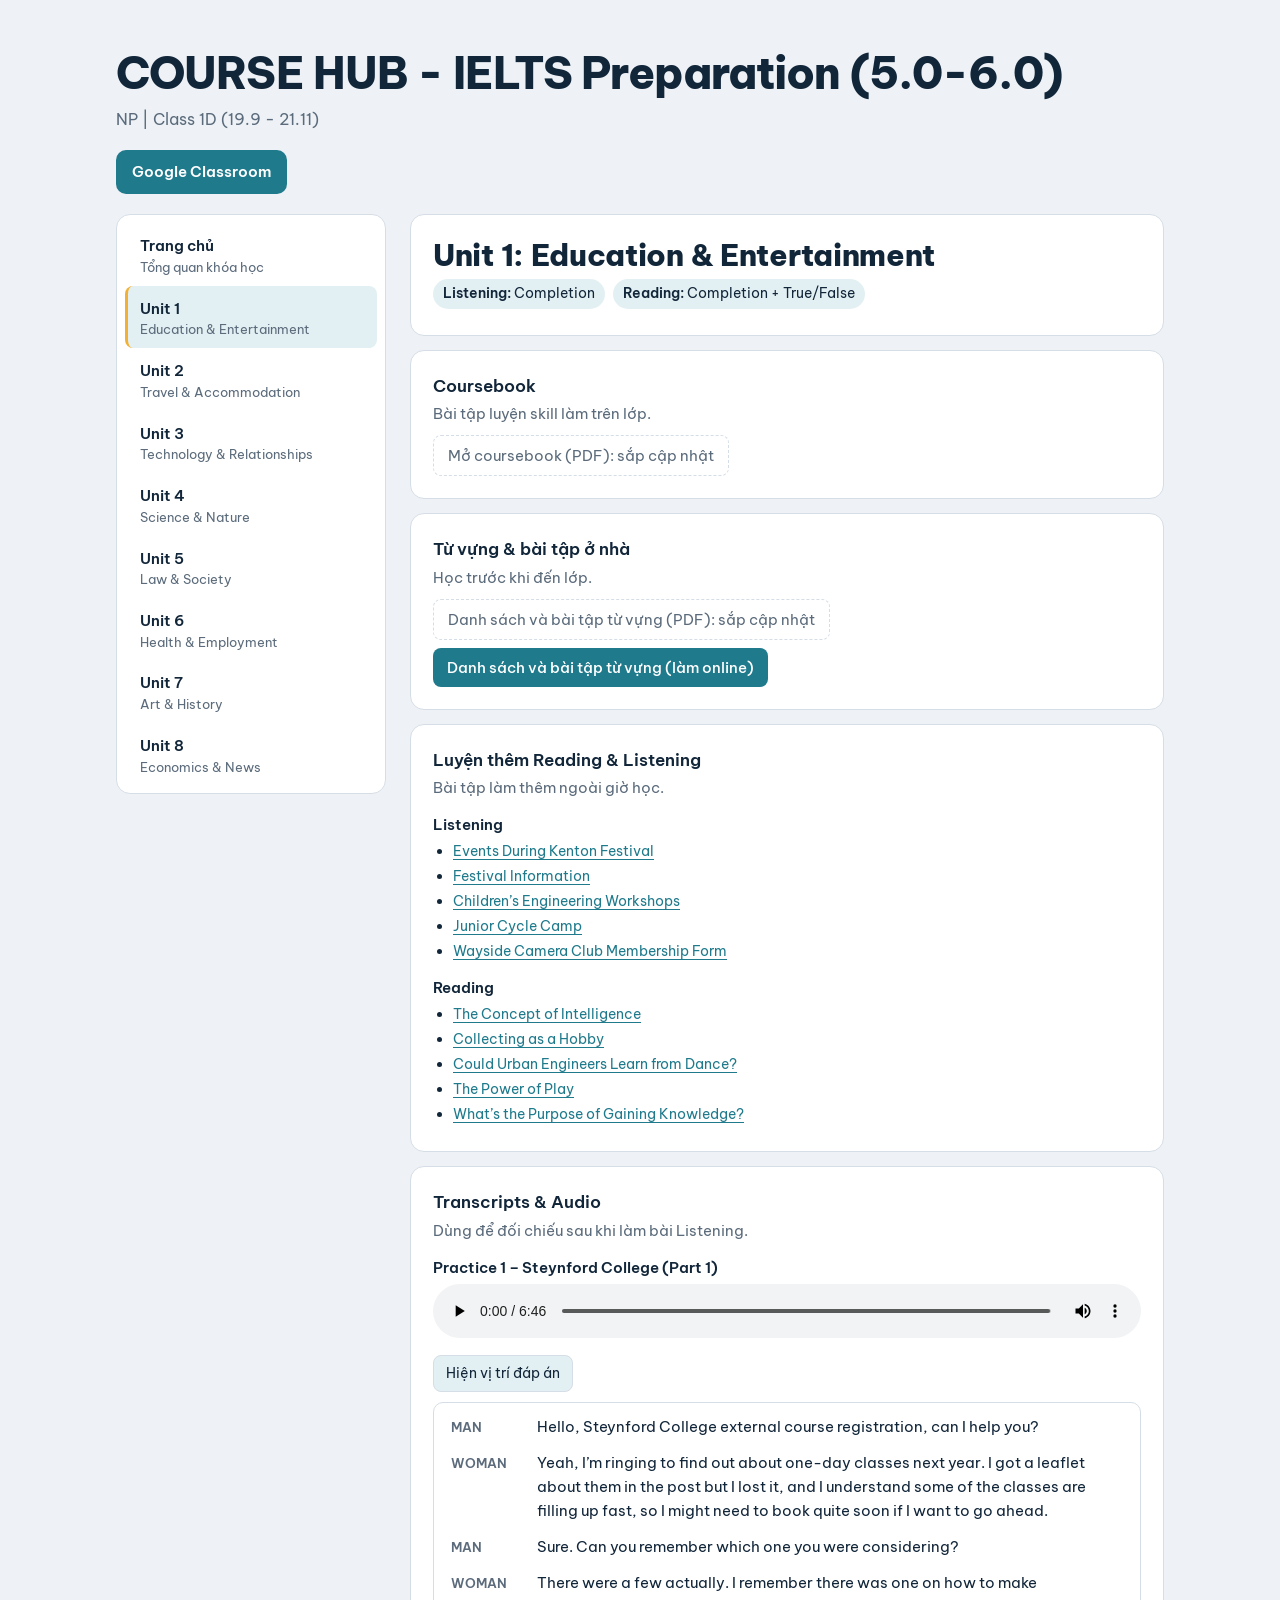
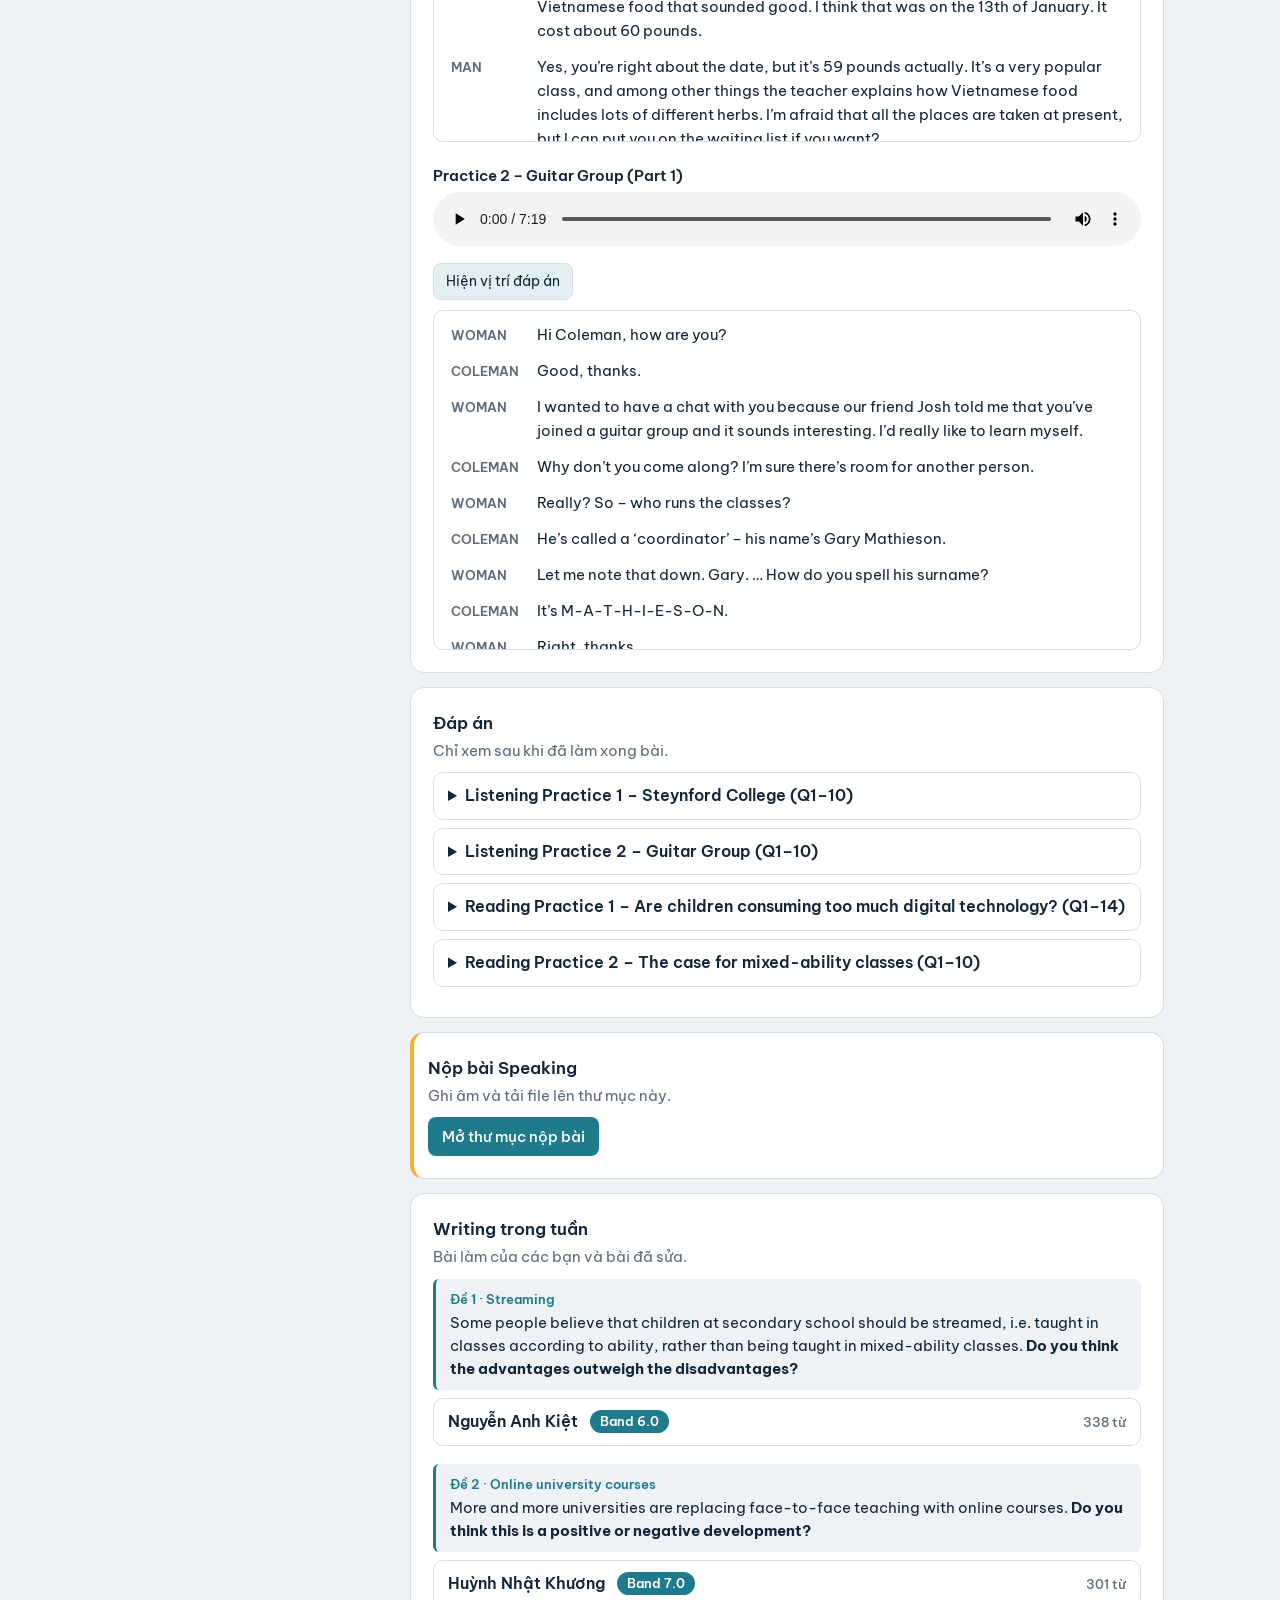
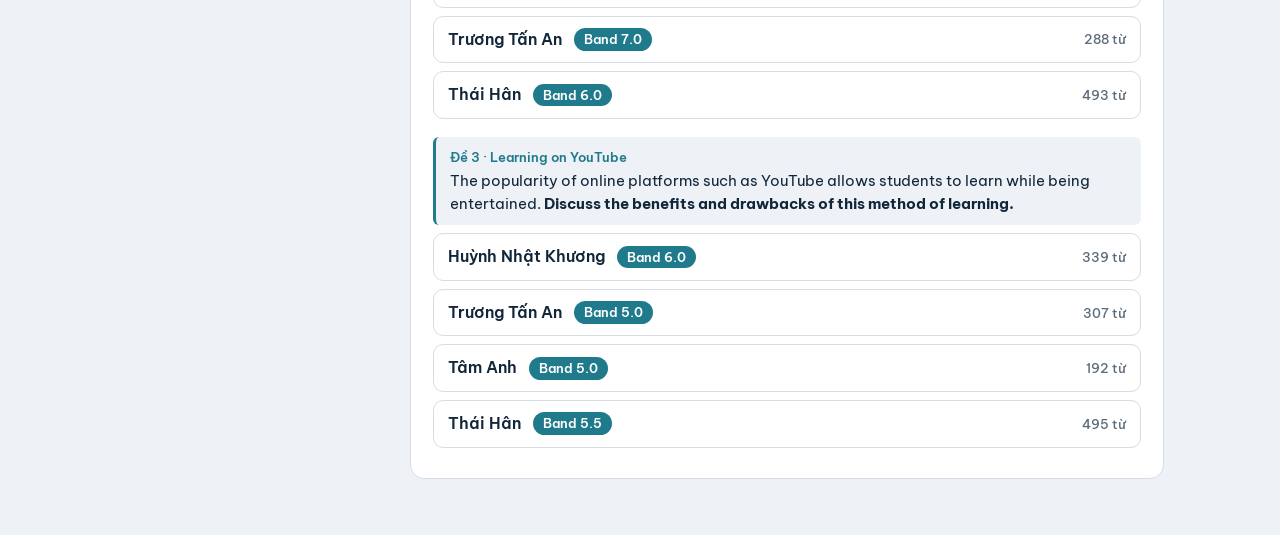
==== commit cefe6588: "Add files via upload" ====
--- a/unit1.html
+++ b/unit1.html
@@ -904,7 +904,7 @@
   {
    "id": "p1",
    "title": "Practice 1 – Steynford College (Part 1)",
-   "audio": "",
+   "audio": "unit1/L1_Track_1_3.mp3",
    "times": [
     48.17,
     52.81,
@@ -1095,7 +1095,7 @@
   {
    "id": "p2",
    "title": "Practice 2 – Guitar Group (Part 1)",
-   "audio": "",
+   "audio": "unit1/L1_Track_1_4.mp3",
    "times": null,
    "ev": [
     [
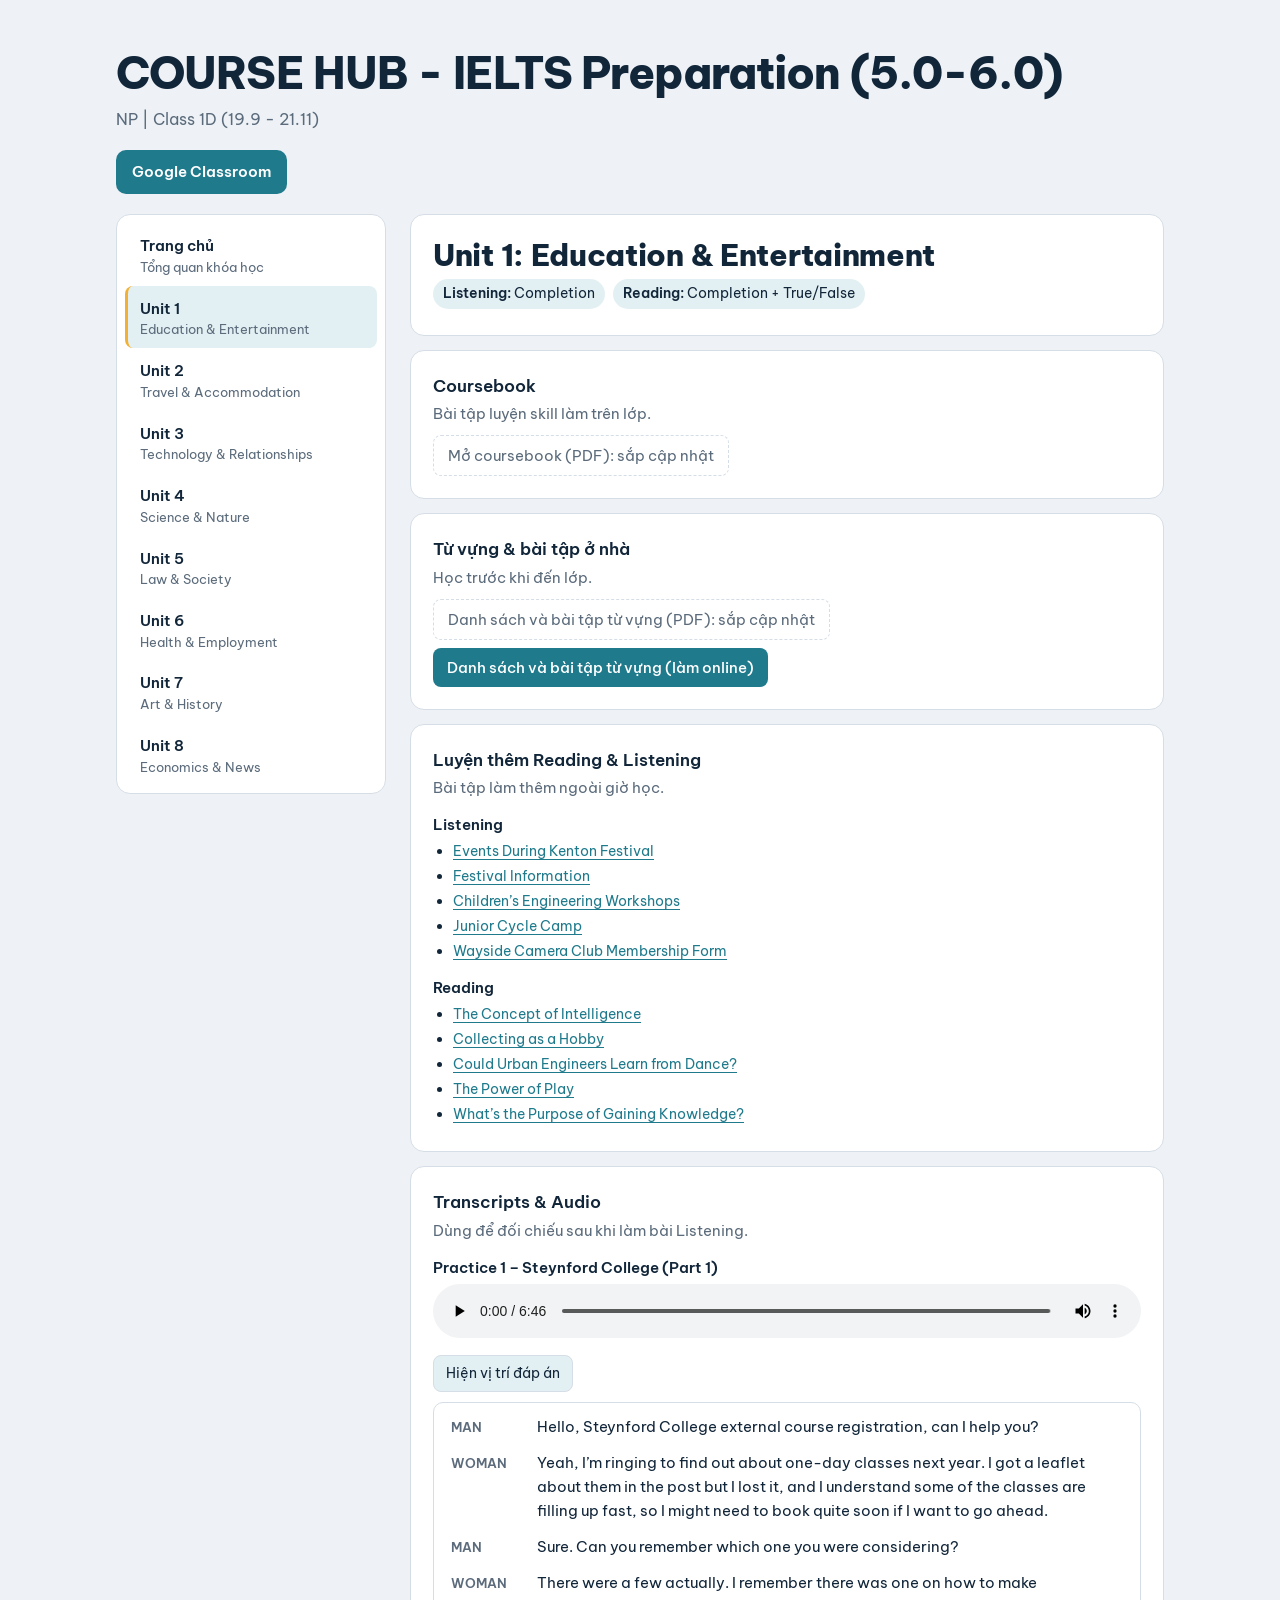
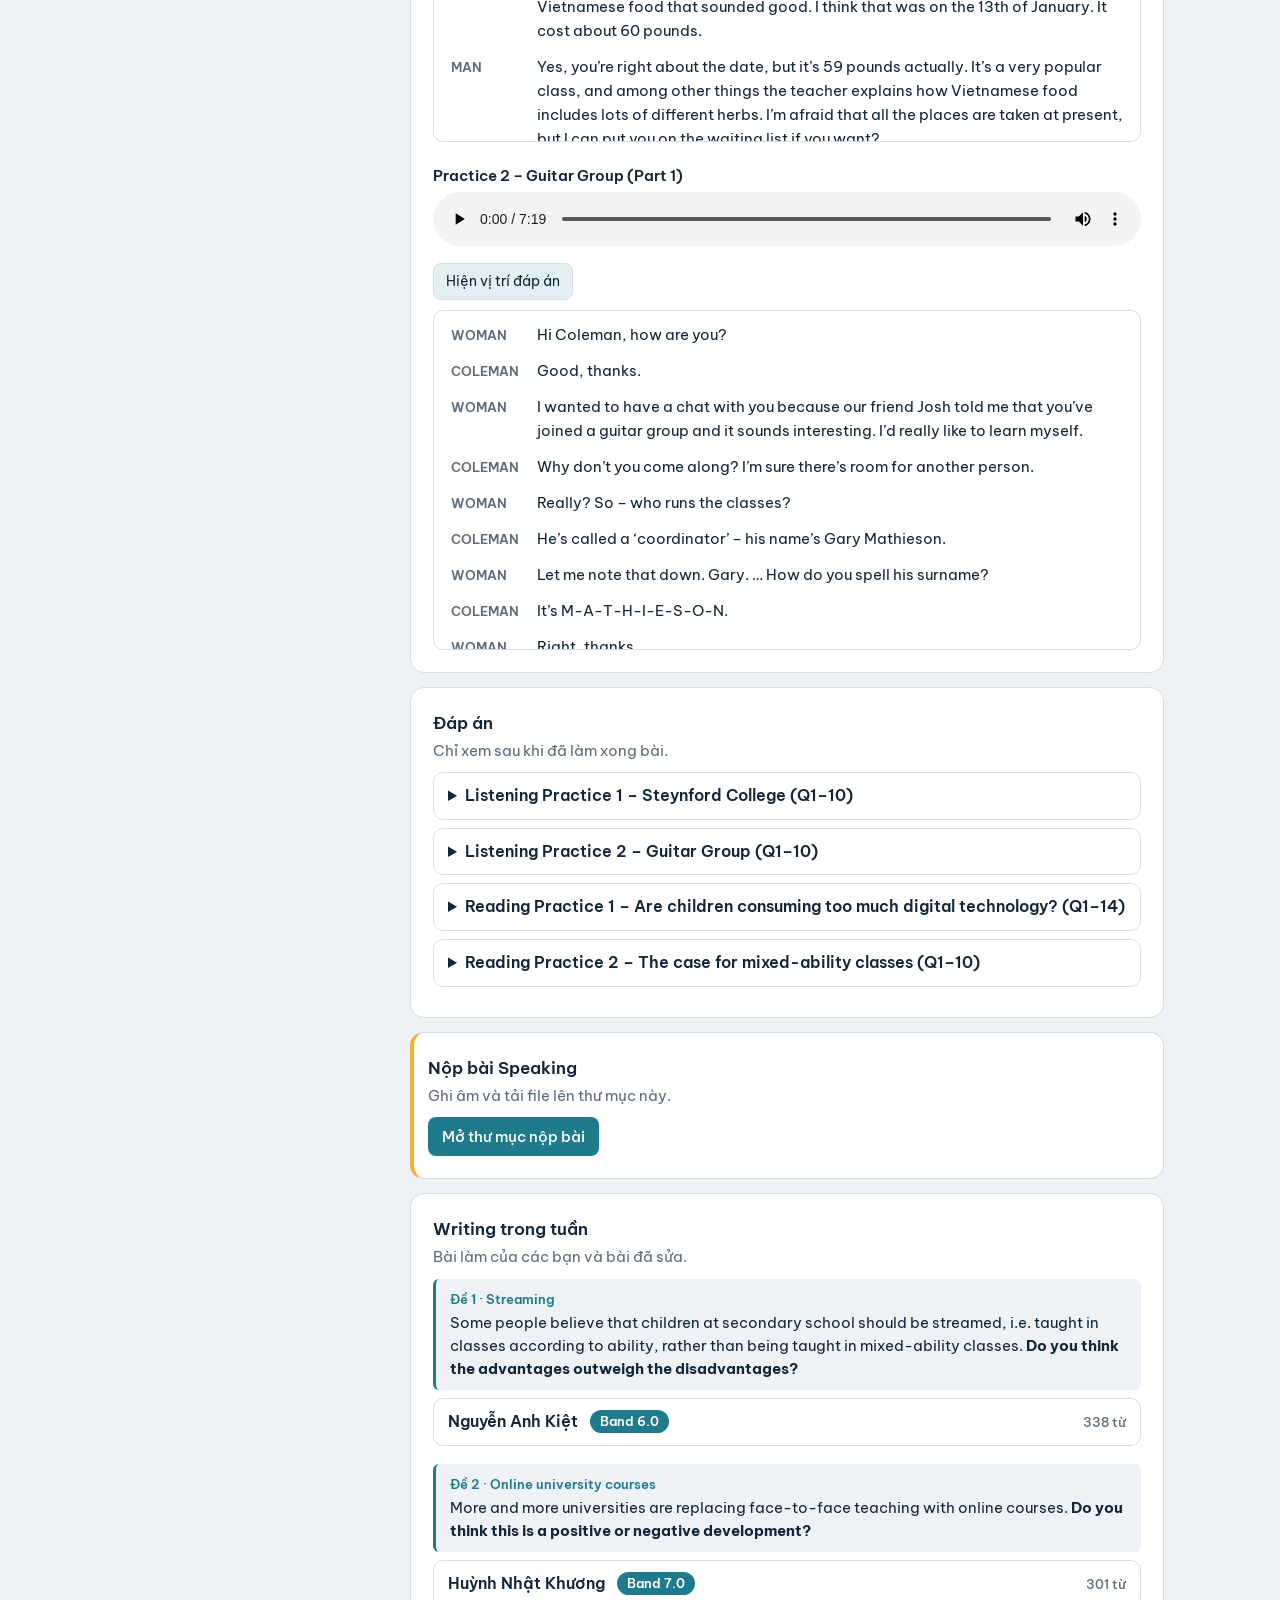
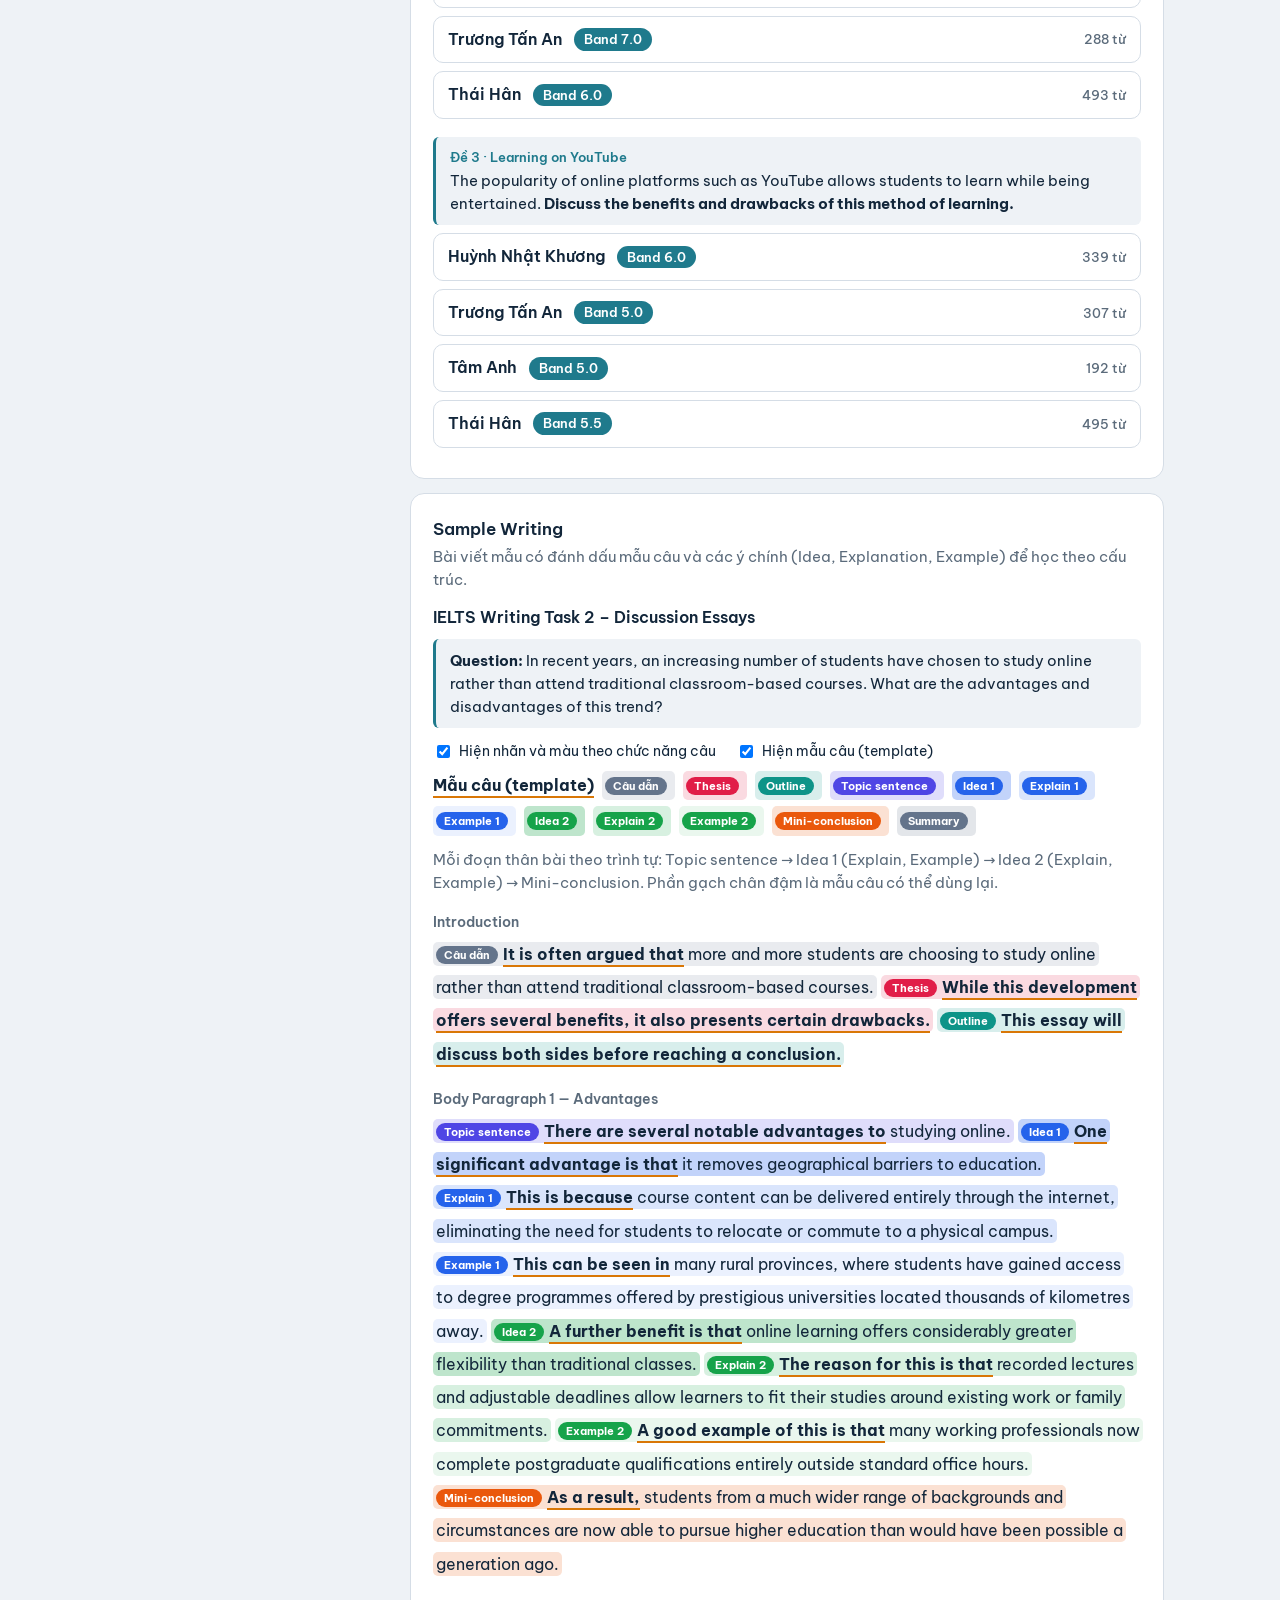
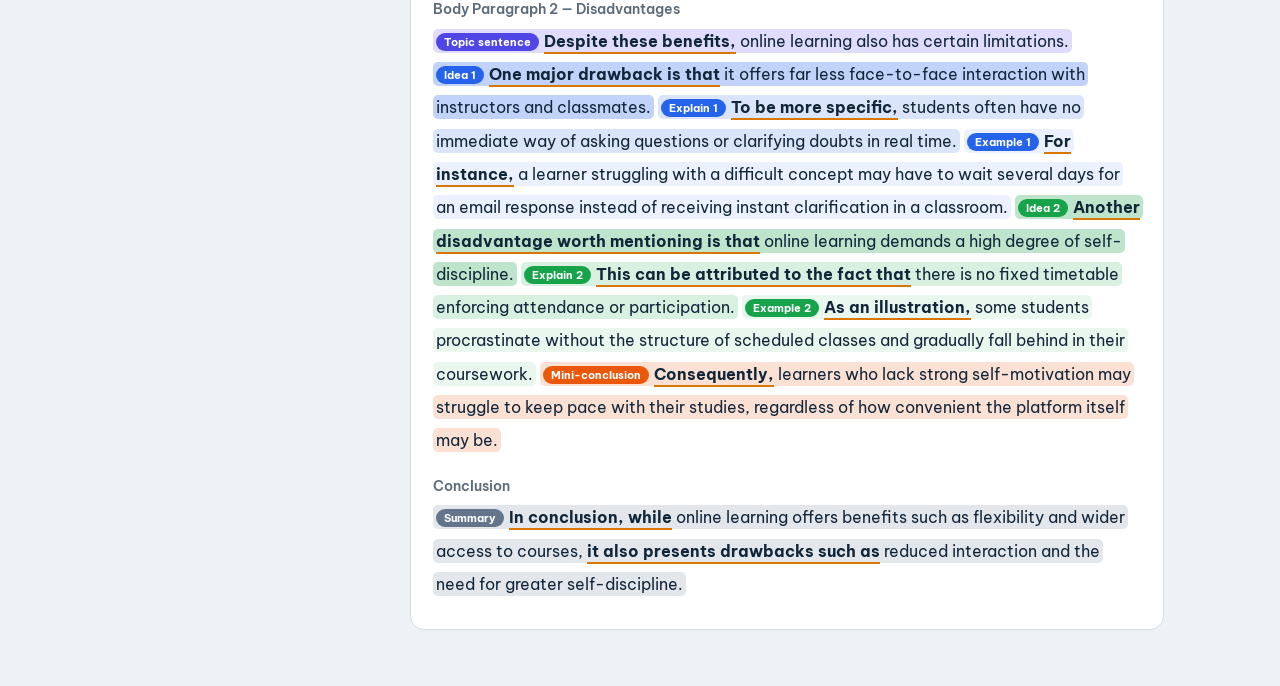
==== commit 567d459c: "Add files via upload" ====
--- a/unit1.html
+++ b/unit1.html
@@ -32,7 +32,7 @@
   ],
   "vocab": [
    "",
-   "https://claude.ai/artifact/NwASzbAuXLHr1U8mQkQb75"
+   "unit1/vocab-exercises.html"
   ],
   "audio": [
    "",
@@ -1586,6 +1586,115 @@
     }
    ]
   }
+ ],
+ "sample": [
+  {
+   "type": "IELTS Writing Task 2 – Discussion Essays",
+   "question": "In recent years, an increasing number of students have chosen to study online rather than attend traditional classroom-based courses. What are the advantages and disadvantages of this trend?",
+   "note": "Mỗi đoạn thân bài theo trình tự: Topic sentence → Idea 1 (Explain, Example) → Idea 2 (Explain, Example) → Mini-conclusion. Phần gạch chân đậm là mẫu câu có thể dùng lại.",
+   "paras": [
+    {
+     "h": "Introduction",
+     "s": [
+      {
+       "k": "bg",
+       "t": "{It is often argued that} more and more students are choosing to study online rather than attend traditional classroom-based courses."
+      },
+      {
+       "k": "thesis",
+       "t": "{While this development offers several benefits, it also presents certain drawbacks.}"
+      },
+      {
+       "k": "outline",
+       "t": "{This essay will discuss both sides before reaching a conclusion.}"
+      }
+     ]
+    },
+    {
+     "h": "Body Paragraph 1 — Advantages",
+     "s": [
+      {
+       "k": "topic",
+       "t": "{There are several notable advantages to} studying online."
+      },
+      {
+       "k": "idea1",
+       "t": "{One significant advantage is that} it removes geographical barriers to education."
+      },
+      {
+       "k": "exp1",
+       "t": "{This is because} course content can be delivered entirely through the internet, eliminating the need for students to relocate or commute to a physical campus."
+      },
+      {
+       "k": "ex1",
+       "t": "{This can be seen in} many rural provinces, where students have gained access to degree programmes offered by prestigious universities located thousands of kilometres away."
+      },
+      {
+       "k": "idea2",
+       "t": "{A further benefit is that} online learning offers considerably greater flexibility than traditional classes."
+      },
+      {
+       "k": "exp2",
+       "t": "{The reason for this is that} recorded lectures and adjustable deadlines allow learners to fit their studies around existing work or family commitments."
+      },
+      {
+       "k": "ex2",
+       "t": "{A good example of this is that} many working professionals now complete postgraduate qualifications entirely outside standard office hours."
+      },
+      {
+       "k": "res",
+       "t": "{As a result,} students from a much wider range of backgrounds and circumstances are now able to pursue higher education than would have been possible a generation ago."
+      }
+     ]
+    },
+    {
+     "h": "Body Paragraph 2 — Disadvantages",
+     "s": [
+      {
+       "k": "topic",
+       "t": "{Despite these benefits,} online learning also has certain limitations."
+      },
+      {
+       "k": "idea1",
+       "t": "{One major drawback is that} it offers far less face-to-face interaction with instructors and classmates."
+      },
+      {
+       "k": "exp1",
+       "t": "{To be more specific,} students often have no immediate way of asking questions or clarifying doubts in real time."
+      },
+      {
+       "k": "ex1",
+       "t": "{For instance,} a learner struggling with a difficult concept may have to wait several days for an email response instead of receiving instant clarification in a classroom."
+      },
+      {
+       "k": "idea2",
+       "t": "{Another disadvantage worth mentioning is that} online learning demands a high degree of self-discipline."
+      },
+      {
+       "k": "exp2",
+       "t": "{This can be attributed to the fact that} there is no fixed timetable enforcing attendance or participation."
+      },
+      {
+       "k": "ex2",
+       "t": "{As an illustration,} some students procrastinate without the structure of scheduled classes and gradually fall behind in their coursework."
+      },
+      {
+       "k": "res",
+       "t": "{Consequently,} learners who lack strong self-motivation may struggle to keep pace with their studies, regardless of how convenient the platform itself may be."
+      }
+     ]
+    },
+    {
+     "h": "Conclusion",
+     "s": [
+      {
+       "k": "sum",
+       "t": "{In conclusion, while} online learning offers benefits such as flexibility and wider access to courses, {it also presents drawbacks such as} reduced interaction and the need for greater self-discipline."
+      }
+     ]
+    }
+   ]
+  }
  ]
 };
 </script>
--- a/style.css
+++ b/style.css
@@ -81,3 +81,21 @@
 .pt{display:block;font-size:10.5px;font-weight:700;letter-spacing:.08em;text-transform:uppercase;color:var(--muted);margin-bottom:5px}.px{display:block;font-size:15px;line-height:1.7}
 .pc{margin-top:12px;padding:12px 16px;border:1px solid var(--accent);border-radius:10px}.pc[hidden]{display:none}.pc h4{margin:0 0 8px}
 .wl,.pt,.ob span,.rw span,.qp small{text-transform:none;letter-spacing:0;font-family:"Be Vietnam Pro",system-ui,sans-serif}.wl{font-size:13.5px;font-weight:600;color:var(--ink)}.pt,.ob span,.rw span,.qp small{font-size:12.5px;font-weight:600}.cb,.cb b,.band,.cr{font-family:"Be Vietnam Pro",system-ui,sans-serif}.cb{font-size:13px;font-weight:500}.cb b{font-weight:700}
+
+/* Sample Writing */
+.sw{margin-top:14px}.sw h4{margin:0 0 6px;font-size:16px}
+.swq{border-left:3px solid var(--accent);background:var(--bg);padding:10px 14px;border-radius:6px;font-size:14.5px;margin:8px 0 12px}
+.swctl{display:flex;flex-wrap:wrap;gap:6px 20px;font-size:14px;margin:8px 0}.swctl label{display:flex;gap:6px;align-items:center;cursor:pointer}
+.swlg{display:flex;flex-wrap:wrap;gap:6px 8px;margin:6px 0 12px;align-items:center}.lgi{padding:2px 4px}
+.swh{font-size:13.5px;font-weight:600;color:var(--muted);margin:18px 0 4px}
+.swp{margin:0 0 6px;font-size:15.5px;line-height:2.15}
+.ss{--rgb:100,116,139;--a:.14;background:rgba(var(--rgb),var(--a));border-radius:5px;padding:2px 3px;-webkit-box-decoration-break:clone;box-decoration-break:clone}
+.lb{font-style:normal;font-size:11px;font-weight:700;line-height:1;border-radius:999px;padding:2px 8px;margin-right:5px;vertical-align:1px;color:#fff;background:rgb(var(--rgb));white-space:nowrap}
+.ss-bg{--rgb:100,116,139}.ss-thesis{--rgb:225,29,72;--a:.16}.ss-outline{--rgb:13,148,136;--a:.16}.ss-topic{--rgb:79,70,229;--a:.18}
+.ss-idea1{--rgb:37,99,235;--a:.28}.ss-exp1{--rgb:37,99,235;--a:.17}.ss-ex1{--rgb:37,99,235;--a:.09}
+.ss-idea2{--rgb:22,163,74;--a:.28}.ss-exp2{--rgb:22,163,74;--a:.17}.ss-ex2{--rgb:22,163,74;--a:.09}
+.ss-idea3{--rgb:147,51,234;--a:.28}.ss-exp3{--rgb:147,51,234;--a:.17}.ss-ex3{--rgb:147,51,234;--a:.09}
+.ss-res{--rgb:234,88,12;--a:.18}.ss-sum{--rgb:100,116,139;--a:.18}
+.tpl{font-weight:700;border-bottom:2.5px solid #d97706;padding-bottom:1px}
+.sw.nofn .ss{background:none}.sw.nofn .lb{display:none}.sw.nofn .lgi{display:none}
+.sw.notpl .tpl{font-weight:inherit;border-bottom:0}.sw.notpl .lgt{display:none}
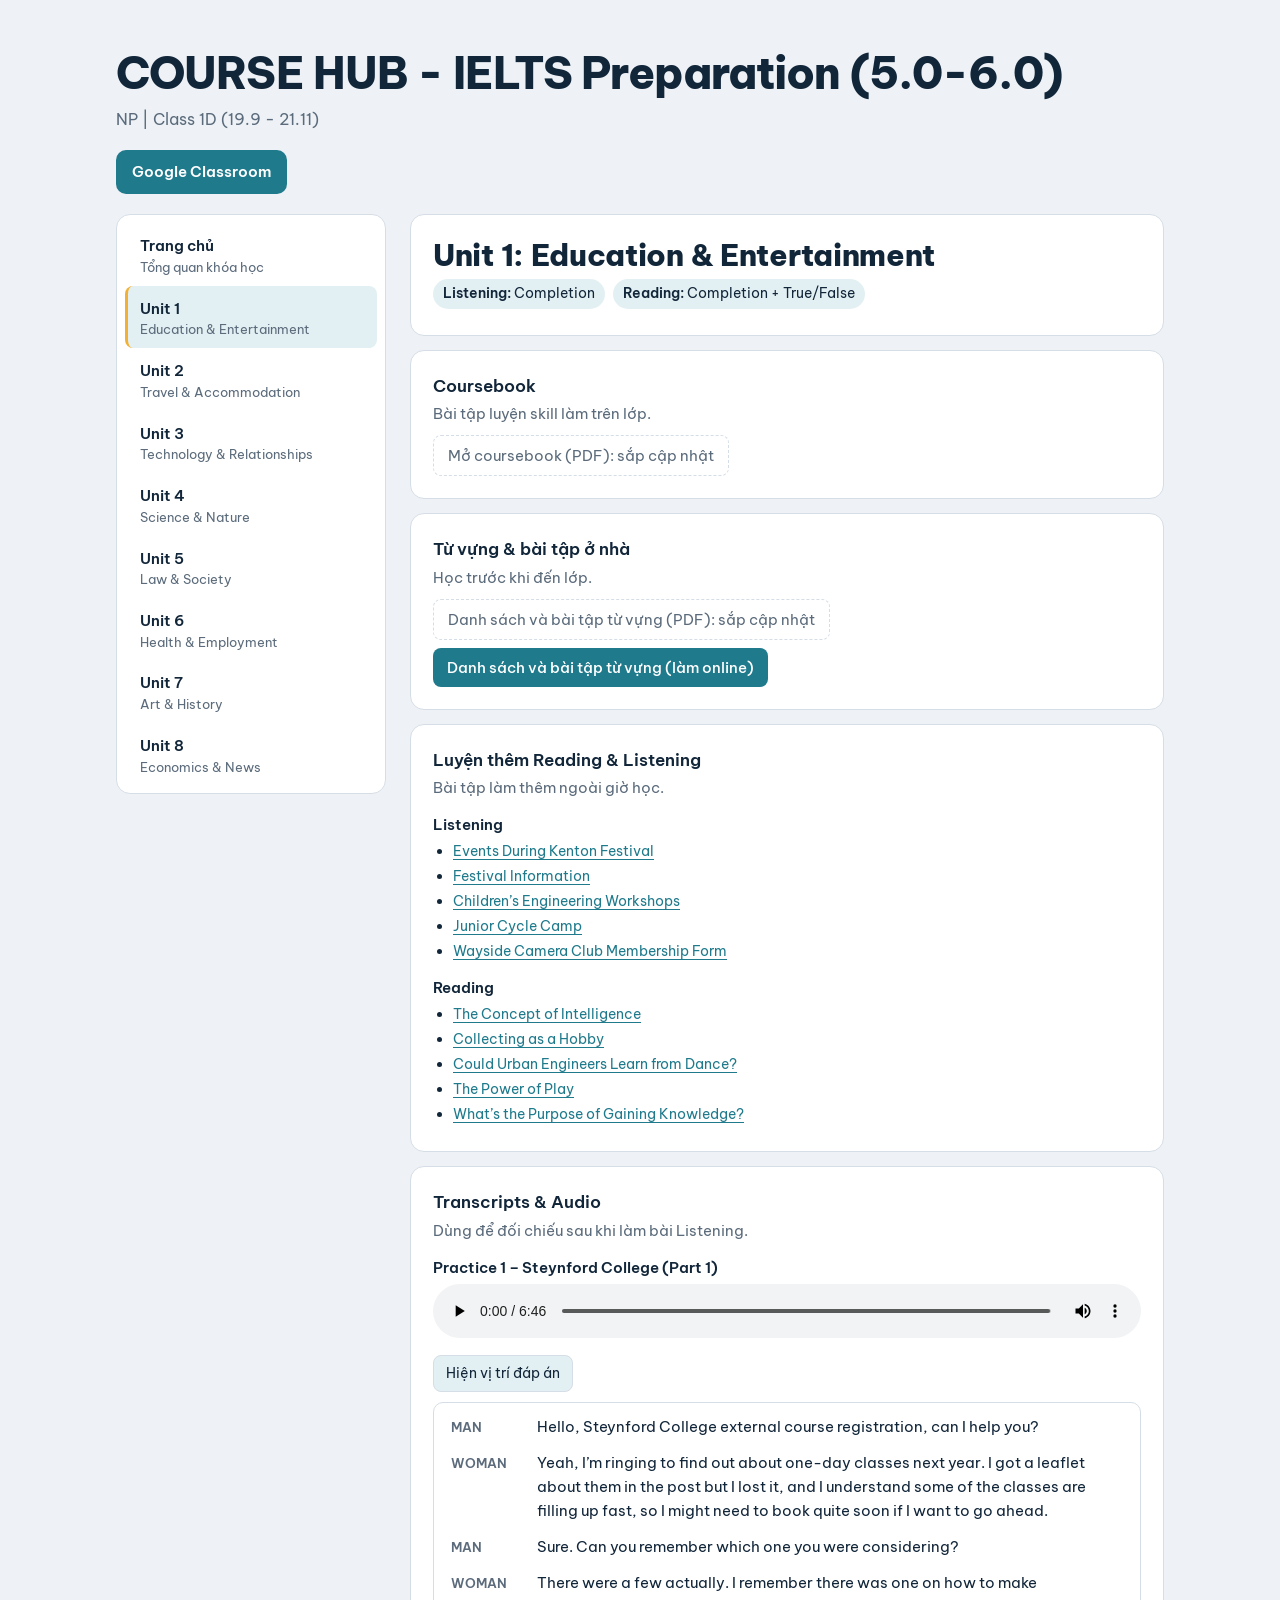
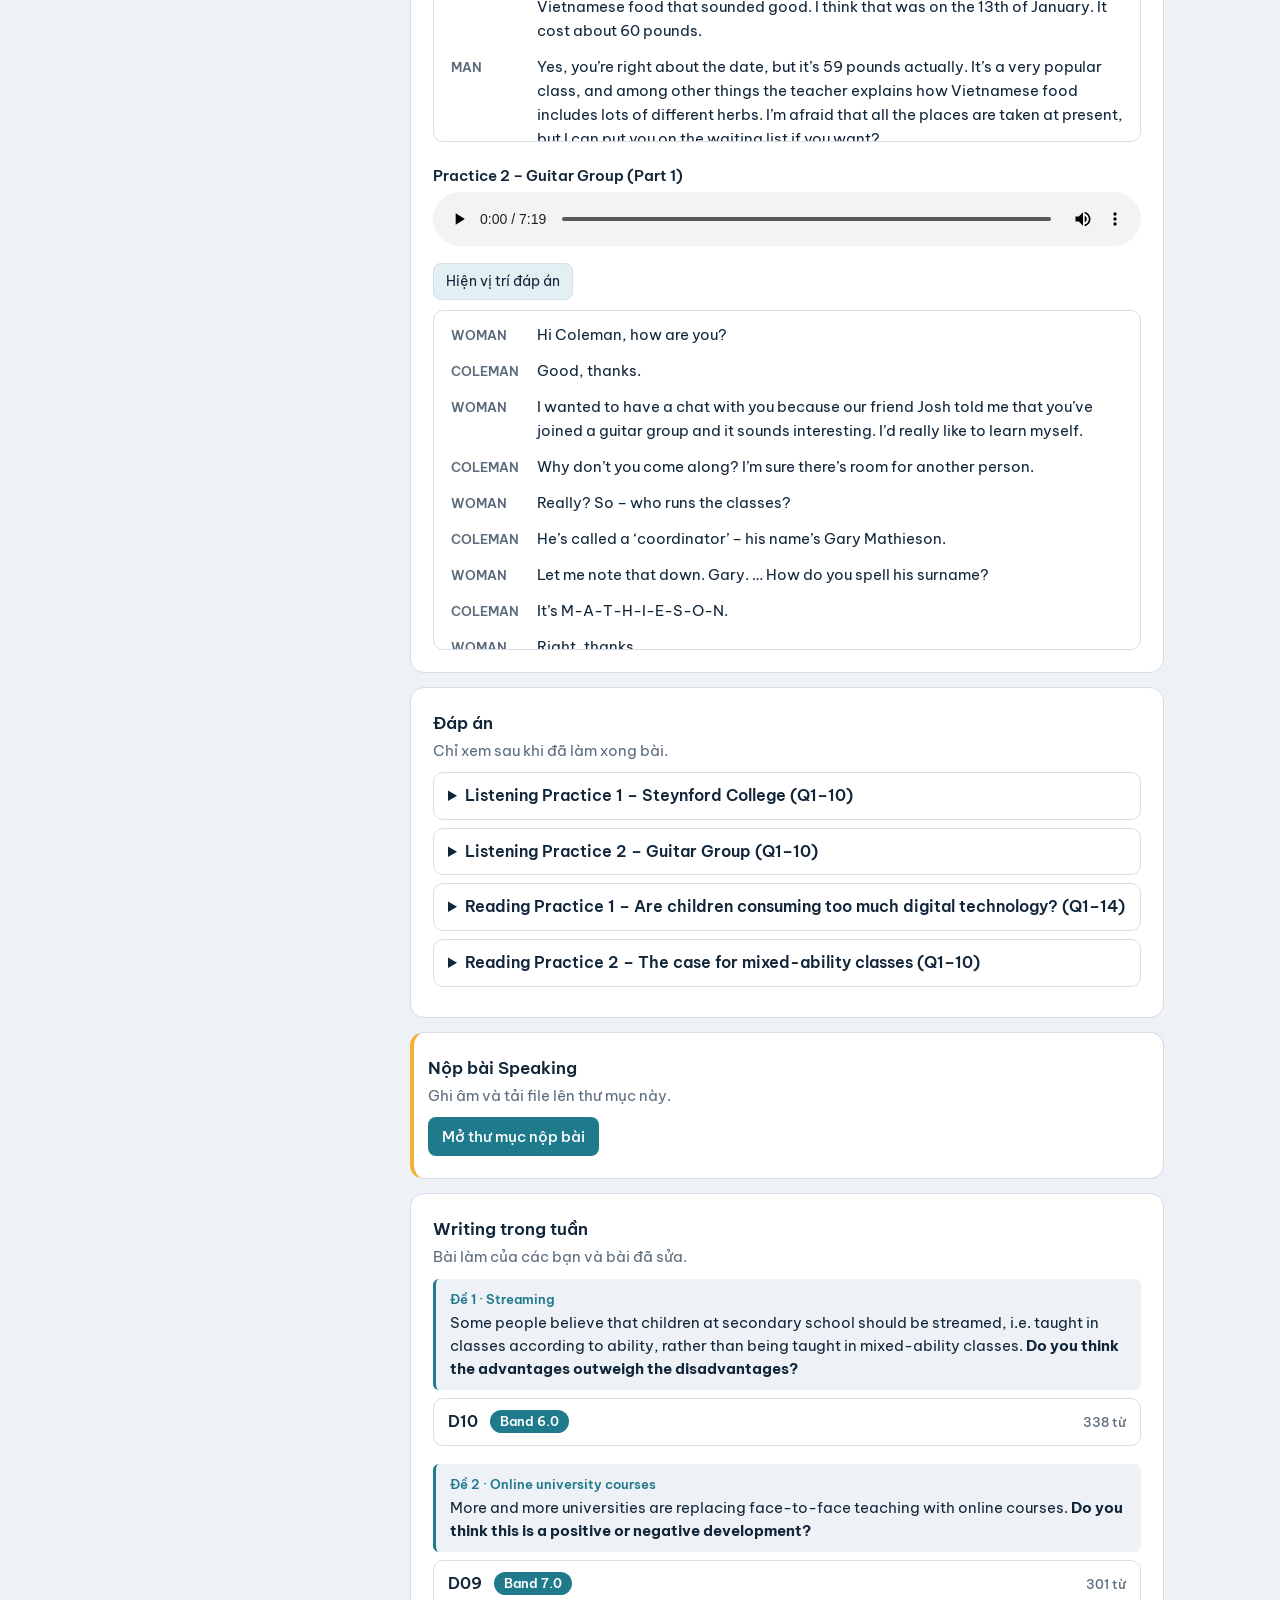
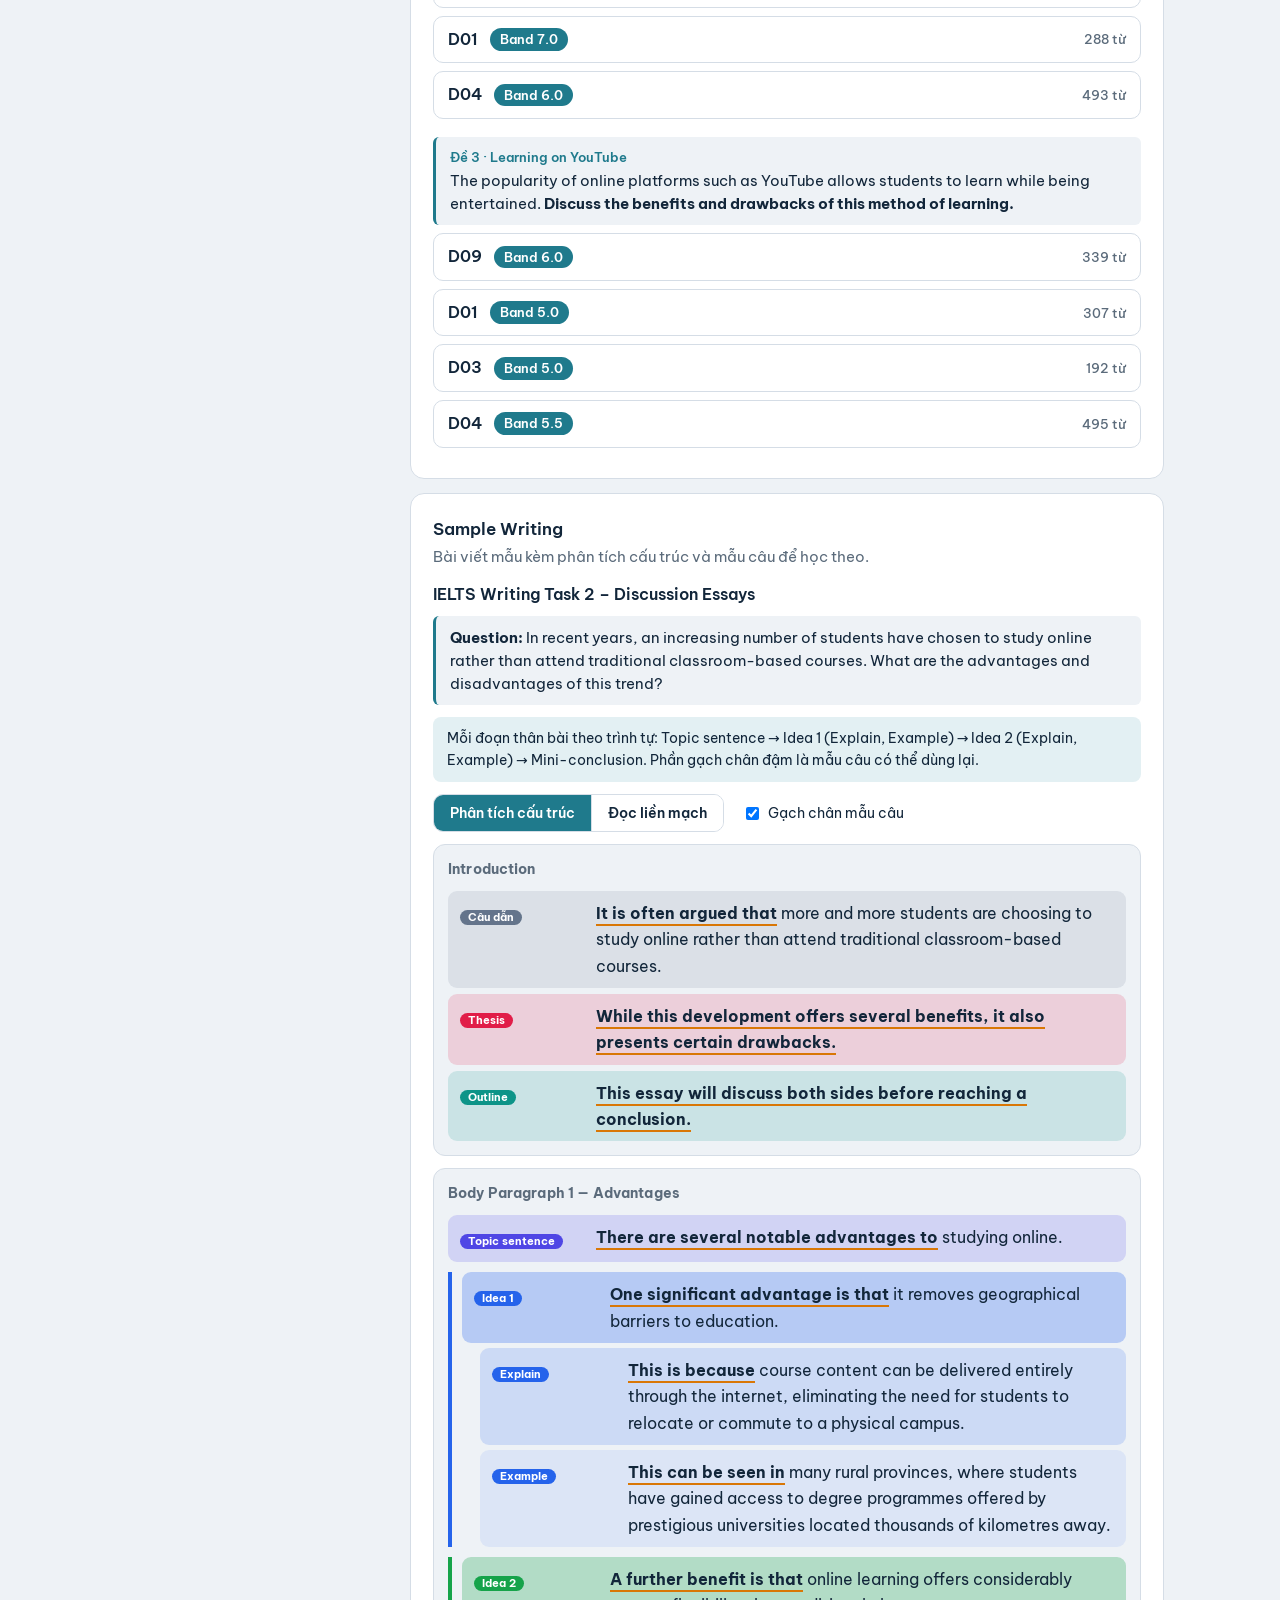
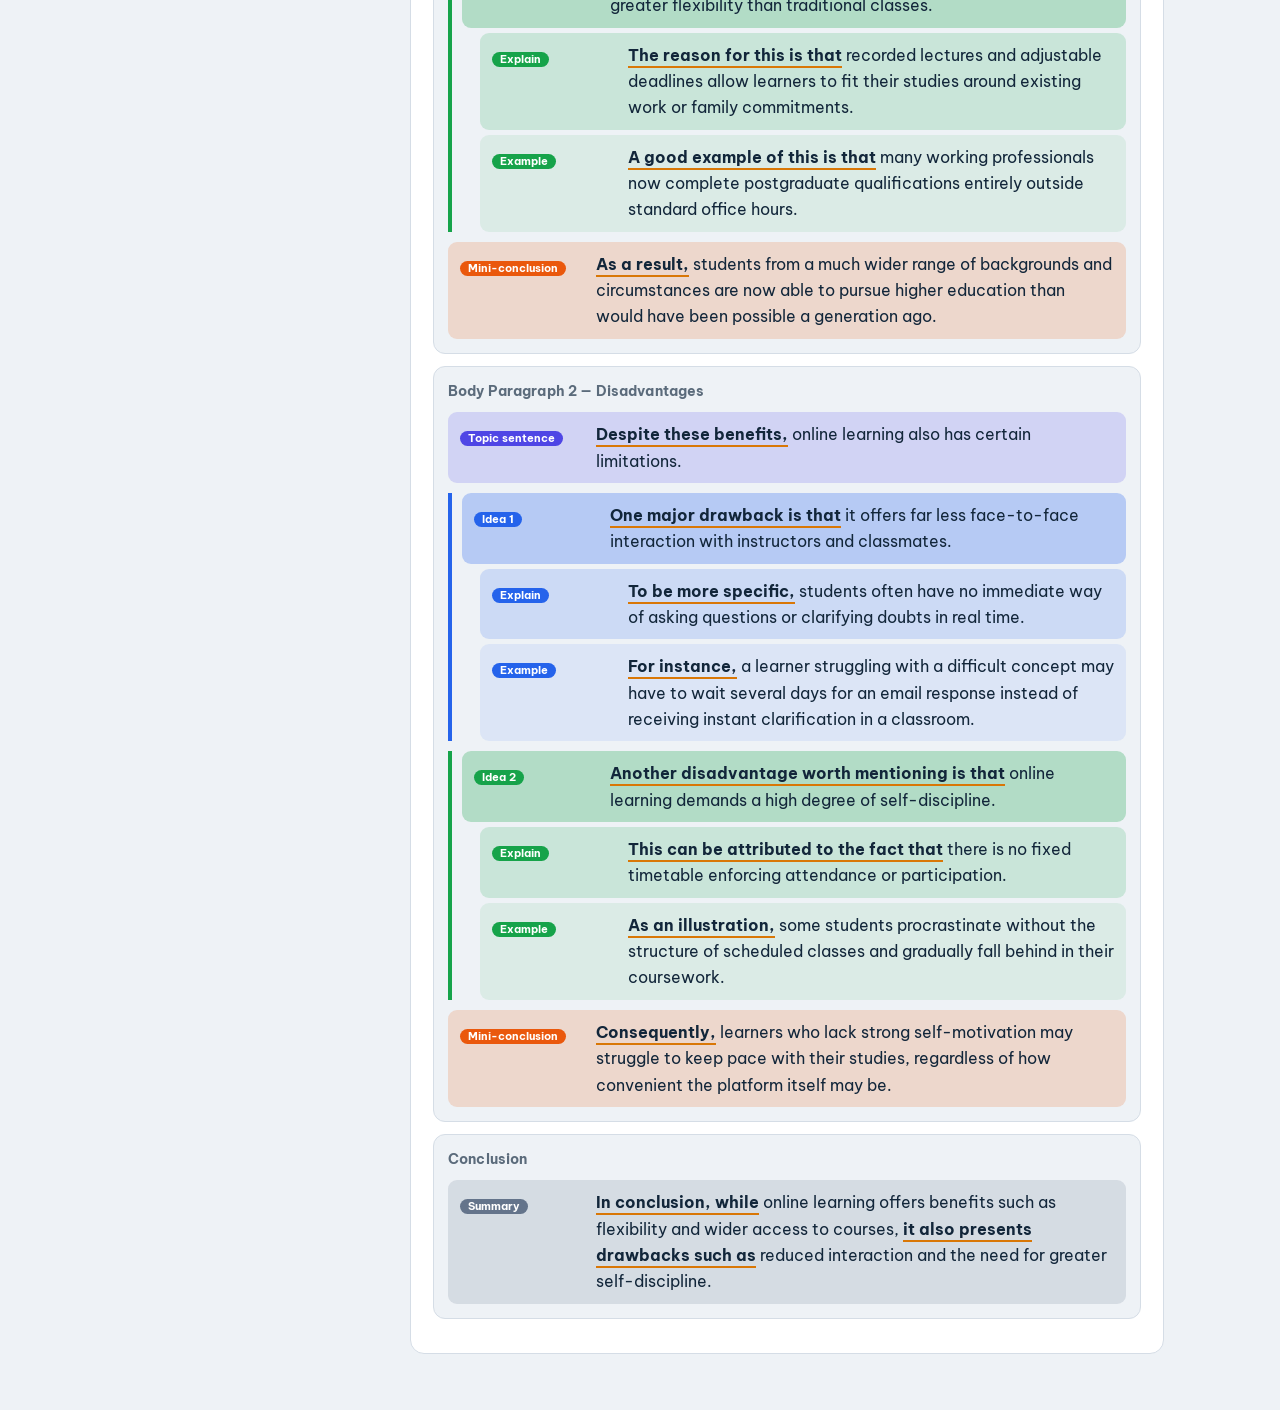
==== commit 09192945: "Add files via upload" ====
--- a/unit1.html
+++ b/unit1.html
@@ -94,7 +94,7 @@
    "short": "Streaming",
    "candidates": [
     {
-     "name": "Nguyễn Anh Kiệt",
+     "name": "D10",
      "essay": [
       "In secondary school, education is very important for every student. Today, many people discuss how schools should divide their classrooms. Some people think that schools should put students into different classes based on how smart or fast they learn. Other people think that all students should study together in the same classroom. In my opinion, putting students into different classes has more benefits and drawbacks.",
       "On the one hand, grouping students by ability provides some advantages. Firstly, teachers can easily adapt their teaching methods to suit the necessity for each class. For instance, when teaching a class full of students with poor study skills, the teacher can speak slowly and explain easy things many times so everyone can understand. Secondly, fast learners don’t have to wait for slow learners, they can learn new and difficult topic quickly without any trouble and getting bored during class time.",
@@ -221,7 +221,7 @@
    "short": "Online university courses",
    "candidates": [
     {
-     "name": "Huỳnh Nhật Khương",
+     "name": "D09",
      "essay": [
       "The development of technology has changed education. Thus, an increasing number of universities are offering online courses instead of traditional classroom lessons. Although this approach provides several benefits, I believe that it is a negative development overall because it can reduce social interaction and negatively affect students’ learning habits .",
       "In contrast, online learning offers several advantages to university students. Firstly, it allows learners to study from almost anywhere, which saves both time and money. For example, students who live far away from their universities do not need to travel long distances to attend classes. In addition, online platforms provide recorded lessons that students can pause, rewind and rewatch whenever necessary. This is particularly useful for those who need more time to understand difficult subjects. Therefore, online education can make learning more flexible and convenient.",
@@ -291,7 +291,7 @@
      ]
     },
     {
-     "name": "Trương Tấn An",
+     "name": "D01",
      "essay": [
       "Nowadays, virtual classes are rapidly replacing conventional face-to-face lectures in many universities worldwide. Each of these has different benefits and drawbacks that need to analysize.",
       "Online courses have many advantages for university students. First, students can study more conveniently because they do not need to travel to university every day. For example, they can attend classes at home, which helps them save time and transportation costs. In addition, online learning provides students with a wide range of educational resources, such as recorded lectures, online documents, and interactive websites. These materials allow students to review lessons and improve their knowledge more easily. More importantly, online courses offer greater flexibility, allowing students to manage their study schedules and develop independent learning skills. As a result, they can become more responsible for their own education.",
@@ -356,7 +356,7 @@
      ]
     },
     {
-     "name": "Thái Hân",
+     "name": "D04",
      "essay": [
       "Nowadays, there is an increasing of universities using online courses instead of face-to-face teaching. From my perspective, this is a negative development.",
       "We have to admit that online courses also bring back many advantages. First and foremost, when you find difficulties in your homeworks, you can use apps or websites to solve it easier and do not have to wait for a long time. Secondly, study online makes your daily life more convenient, you can learn in anywhere, anyplace and choose the lessons base on your schedule, just need to access the network. This method will reduce the time for commute demand. Many digitals tools create an eye-opening experience, which equip them with a useful tool for the future. The developments of technologies are more modern, it can help our lives more convenient and progressive both in work and in study. In addition, online platforms can manage a mixed-ability class because students can pause, rewind or even rewatch the recorded lessons if they are busy or want to watch a second time to understand the lessons better. Moreover, students can learn at their own pace, regardless of different intelligent structure between individuals because of the diversity classes for all levels, you just have to choose the most suitable with your standard. Despite of these clear benefits, this changing also brings several notable drawbacks.",
@@ -508,7 +508,7 @@
    "short": "Learning on YouTube",
    "candidates": [
     {
-     "name": "Huỳnh Nhật Khương",
+     "name": "D09",
      "essay": [
       "With the development of technology,online platforms such as YouTube have become increasingly popular among students because they can learn new things while being entertained.",
       "First of all, learning through online platforms has several advantages. It helps students benefit from using digital devices. They can use apps or websites to do homework, to find out the issues in the exercise. For example, they can watch videos to understand difficult subjects, search for information for their homework and study at home. This helps them reduce the need to travel to school, saves time and can help them become more familiar with modern technology, which is useful for their future careers. For example, if your home is far from school, you can use an online learning platform to study new subjects and the learning environment is also more comfortable. Secondly, learning with online platforms can make your learning more interesting and enjoyable. Learning on social media platforms often includes colorful images and animations. You can learn by watching or creating quizzes for practicing. Learning with online platforms helps your essay be more descriptive and vivid. It can hold students’ attention to information. As a result, students may feel more motivated to study.",
@@ -583,7 +583,7 @@
      ]
     },
     {
-     "name": "Trương Tấn An",
+     "name": "D01",
      "essay": [
       "Nowadays, the growing popularity of online platforms allows students to learn while being entertained. However, like everything else, online learning has both benefits and drawbacks that need to analysize.",
       "Online platforms have many advantages that it will be useful for education. First, students can benefit from the use of digital devices. For example, educational apps and websites provide students with a wide range of resources, allowing them to do homework, review lessons, and participate in remote learning more conveniently. In addition, online learning can reduce the need for students to travel to school or attend extra classes in person, which saves both time and transportation costs. More importantly, regular exposure to online learning platforms helps students become familiar with digital tools and ICT interfaces, which provide an important skill for future education and live. Then, it can also gamify the learning process. Video and interactive quizzes provide a various variety to deliver the lessons so that students can easily consumption important information from it.",
@@ -682,7 +682,7 @@
      ]
     },
     {
-     "name": "Tâm Anh",
+     "name": "D03",
      "essay": [
       "Nowadays, with the development of technology, people’s adoption of online platforms is becoming increasingly popular across various fields. This essay aim to discuss the benefits and drawbacks of digital learning tool are advantages and disadvantages.",
       "On the one hand, it is clear that online learning can give students greater flexibility. Students can study wherever they want and manage their own schedule. For instance, traditional learning methods can sometimes in dry and boring because teacher may not always bring their laptop to present images and video. However, digital  methods allow teachers to share their screen easily for the learner. Moreover, creator on YouTube use a highquality animation, storytelling to made complex subjects like physic and history be a intersting video.",
@@ -762,7 +762,7 @@
      ]
     },
     {
-     "name": "Thái Hân",
+     "name": "D04",
      "essay": [
       "The popularity of e - learning websites such as YouTube allows students not only to learn but also to be entertained. This essay will examine both the merits and disadvantages of online platforms.",
       "There are several benefits from digital devices. One significant advantage is that remote learning reduces the need to travel, you can turn on your digital devices and learning in anywhere, anytime, so that you can proactive in your study, chose the most suitable schedule base on your time. Not to mention, digital tools create an eye - opening experience. The use of apps and website also help us with our homework, AI is very intelligent, it can help us in most problems, therefore when we have some complicated homeworks or exercises, we can access to the online website and search the method to solve it easier. Secondly, e-learning websites gamify the learning process. For instance, videos and interactive quizzles provide a variety way to deliver the lesson. It not stress the students like the normal traditional way because students will find more interested and impressed with this lecture. They not only can study but also can play the game, so that it’s will help us to let our hair down and deliver the lesson, the knowledge faster and easier. Although online platform have many benefits, many drawbacks still exist.",
--- a/style.css
+++ b/style.css
@@ -99,3 +99,26 @@
 .tpl{font-weight:700;border-bottom:2.5px solid #d97706;padding-bottom:1px}
 .sw.nofn .ss{background:none}.sw.nofn .lb{display:none}.sw.nofn .lgi{display:none}
 .sw.notpl .tpl{font-weight:inherit;border-bottom:0}.sw.notpl .lgt{display:none}
+.swt{width:100%;border-collapse:collapse;font-size:14.5px;margin:4px 0 8px}.swt td{padding:7px 8px;border-bottom:1px solid var(--line);vertical-align:top}.swt td:last-child{color:var(--muted);width:34%}
+
+/* Sample Writing – bố cục mới (dễ nhìn) */
+.sw[data-view="map"] .sxflow{display:none}.sw[data-view="flow"] .sxmap{display:none}
+.swnote{margin:0 0 12px;padding:10px 14px;border-radius:8px;background:var(--soft);font-size:14px;line-height:1.6}
+.sxbar{display:flex;flex-wrap:wrap;gap:10px 18px;align-items:center;margin:4px 0 12px}
+.sxseg{display:inline-flex;border:1px solid var(--line);border-radius:10px;overflow:hidden}
+.sxv{font:inherit;font-size:14px;font-weight:600;padding:7px 16px;border:0;background:var(--surface);color:var(--ink);cursor:pointer}
+.sxv+.sxv{border-left:1px solid var(--line)}.sxv.on{background:var(--accent);color:var(--accent-ink)}
+.sxck{display:flex;gap:6px;align-items:center;font-size:14px;cursor:pointer}
+.sxp{border:1px solid var(--line);border-radius:12px;padding:14px;margin:12px 0;background:var(--bg)}
+.sxh{font-size:13.5px;font-weight:700;color:var(--muted);margin:0 0 10px;letter-spacing:.01em}
+.sxr{display:grid;grid-template-columns:124px 1fr;gap:12px;align-items:start;padding:9px 12px;border-radius:9px;font-size:15.5px;line-height:1.7;margin:0}
+.sxr+.sxr{margin-top:6px}
+.sxl{padding-top:3px}.sxr .lb{display:inline-block;margin:0}
+.sxg{margin:10px 0;padding-left:10px;border-left:4px solid rgb(var(--rgb,100,116,139))}
+.sxg .sxr{margin-top:5px}.sxg .sxr:first-child{margin-top:0}
+.sxg .sxr.sxsub{margin-left:18px}
+.sxg1{--rgb:37,99,235}.sxg2{--rgb:22,163,74}.sxg3{--rgb:147,51,234}
+.sxflow .swh{margin-top:14px}.sxflow .swp{font-size:16px;line-height:1.95}
+.sxtpl{margin-top:16px;border:1px solid var(--line);border-radius:10px;padding:4px 14px 10px}.sxtpl summary{cursor:pointer;font-weight:600;padding:8px 0}
+@media(max-width:640px){.sxr{grid-template-columns:1fr;gap:4px}.sxg .sxr.sxsub{margin-left:10px}}
+.sw.notpl .tpl{font-weight:inherit;border-bottom:0}
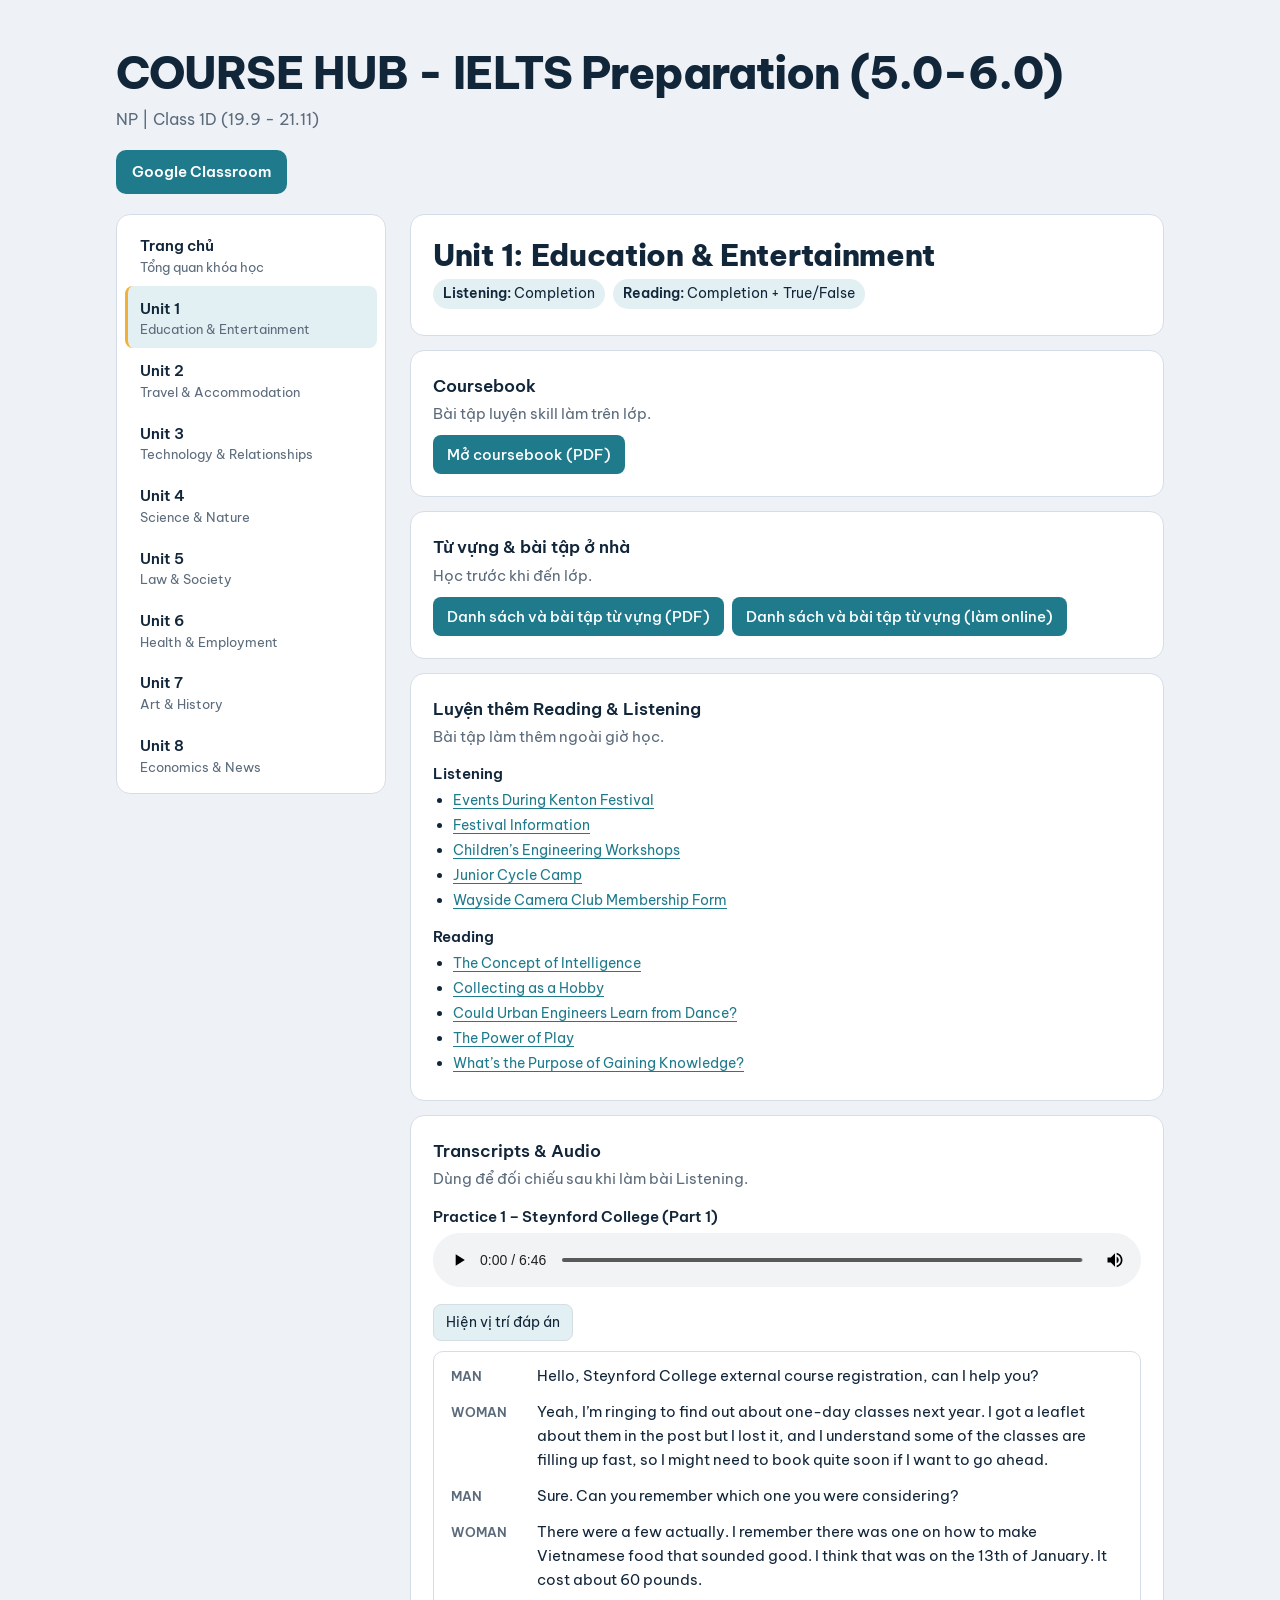
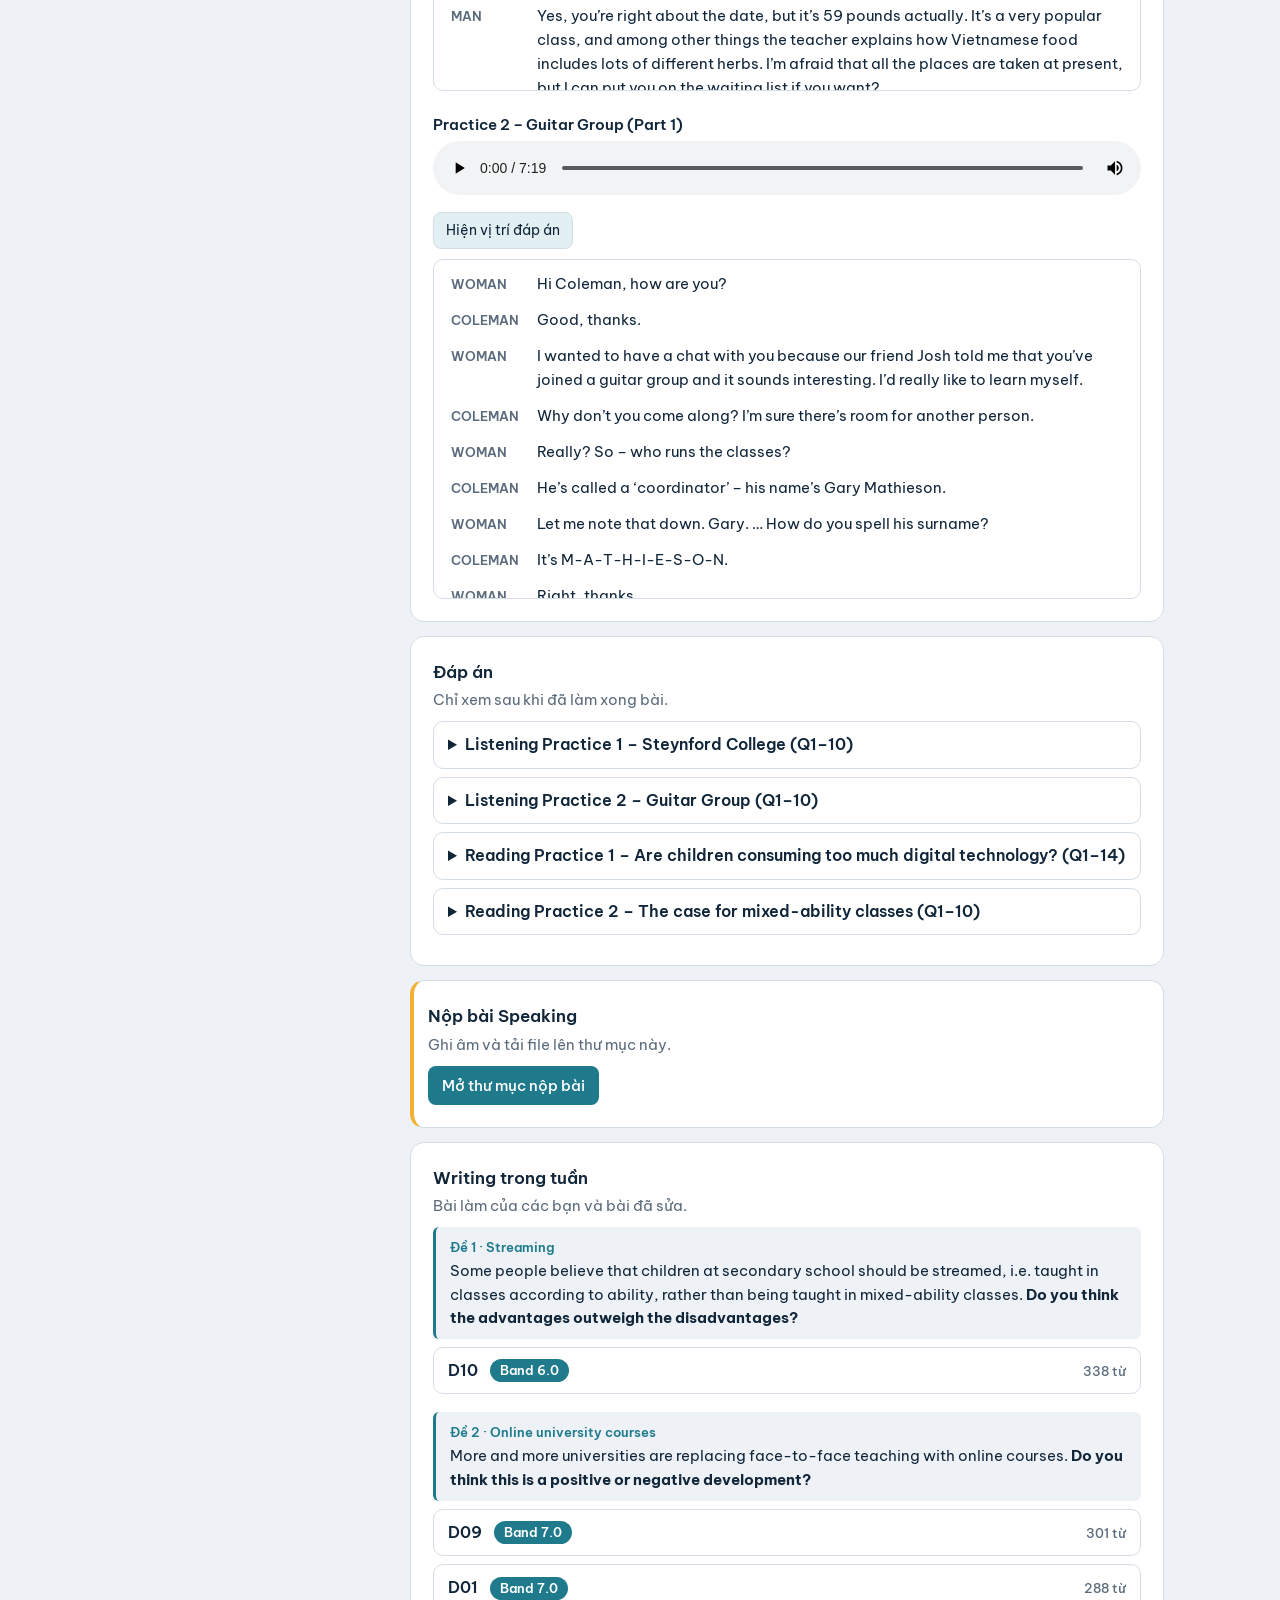
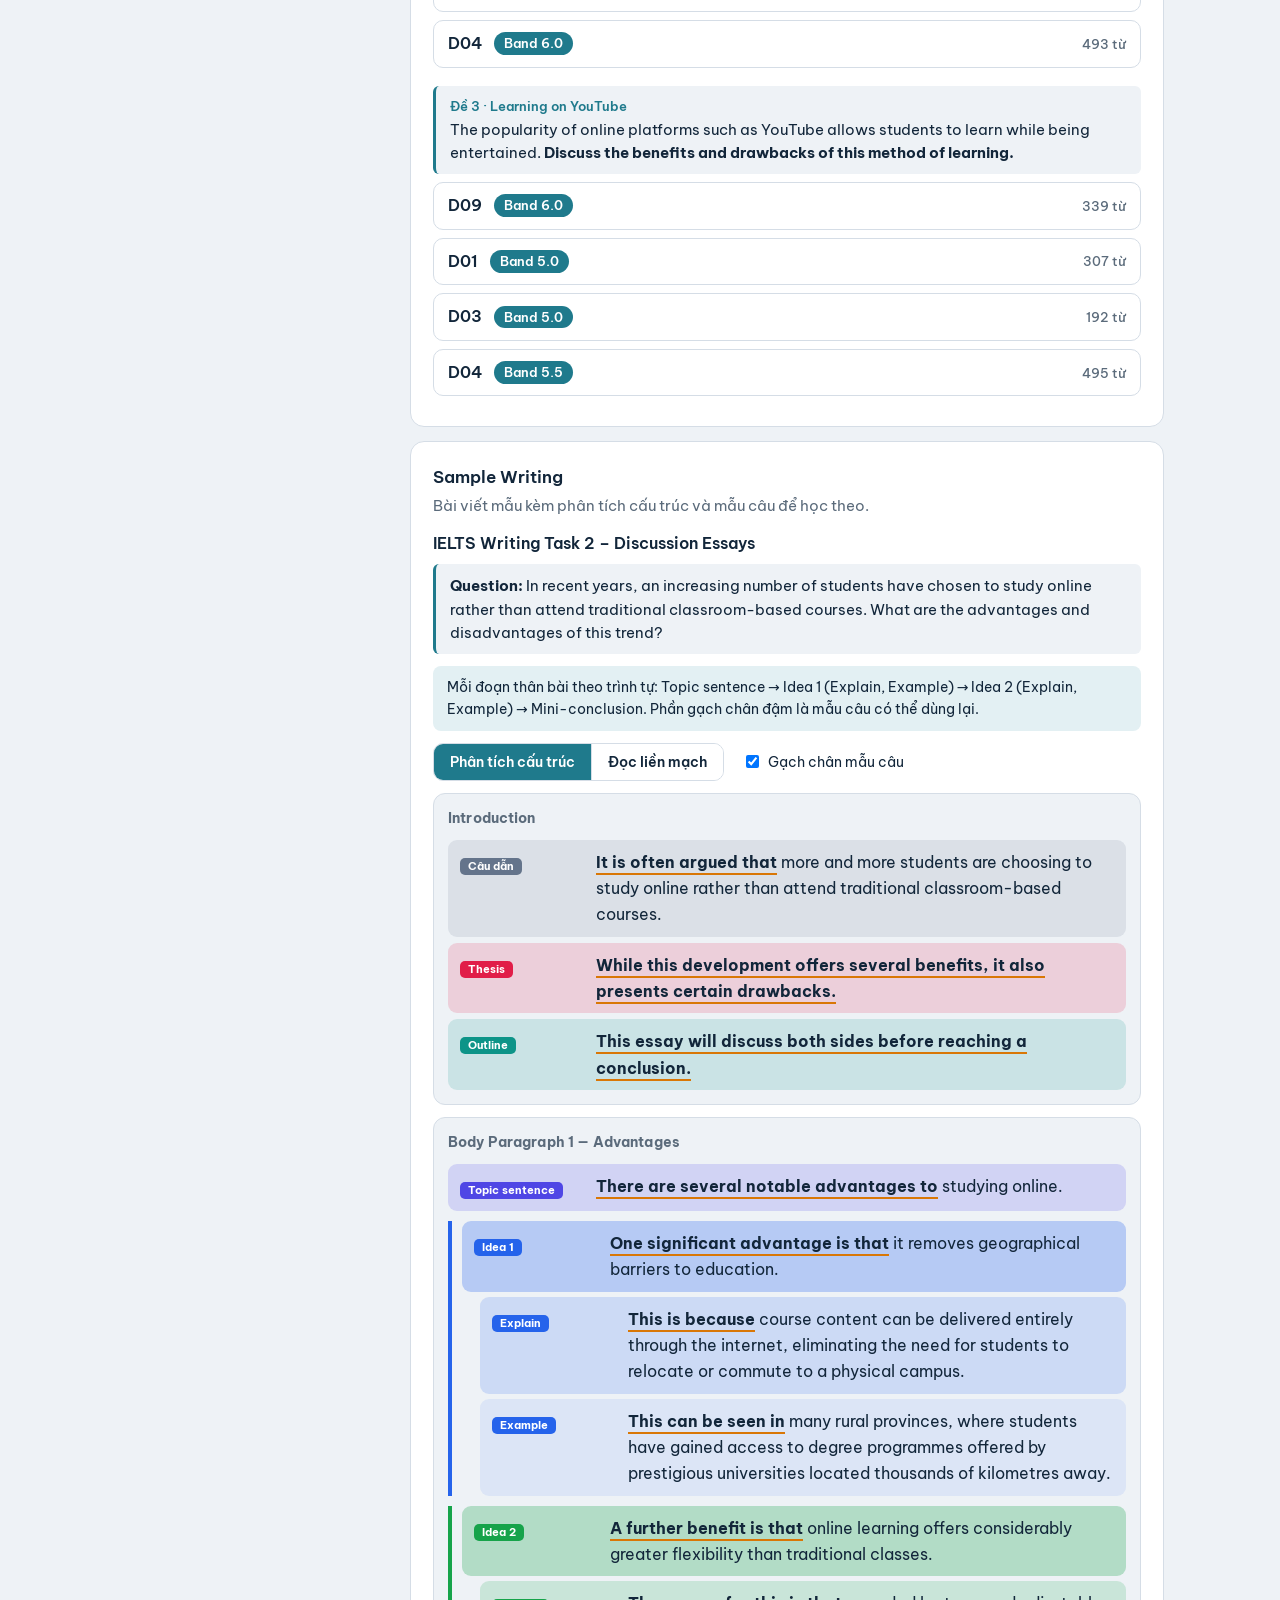
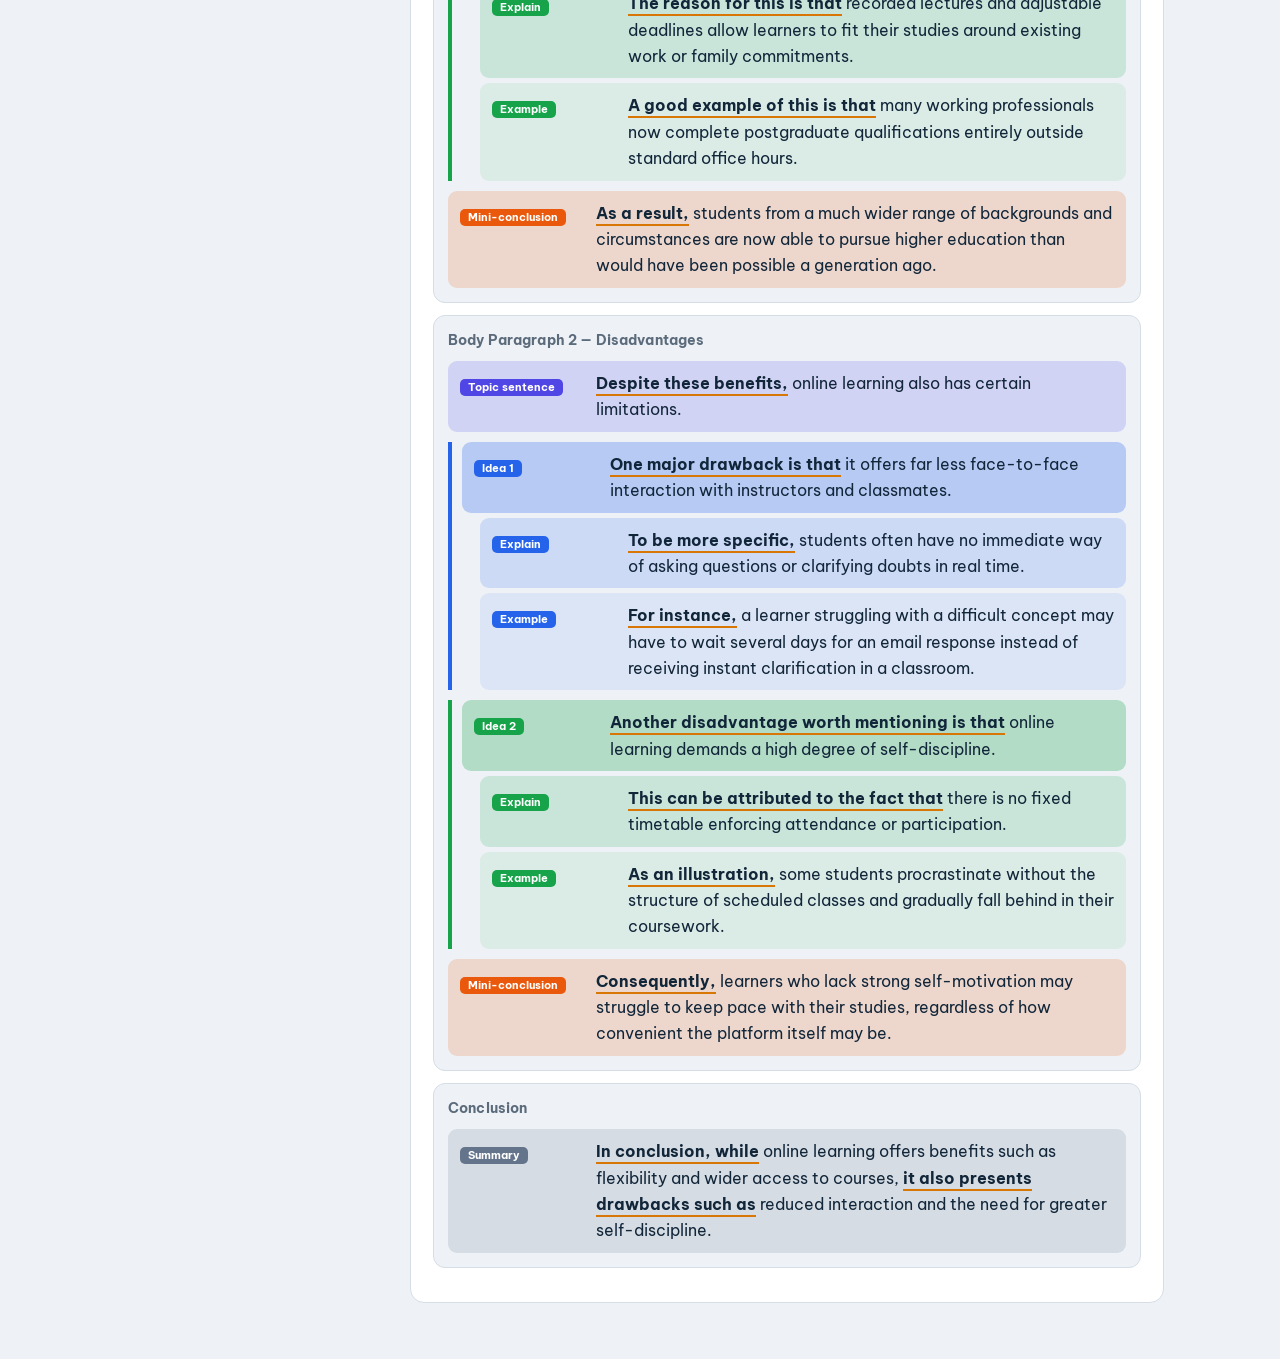
==== commit c58dfb39: "Add files via upload" ====
--- a/unit1.html
+++ b/unit1.html
@@ -28,10 +28,10 @@
  "n": 1,
  "links": {
   "coursebook": [
-   ""
+   "/_blob/unit1-coursebook"
   ],
   "vocab": [
-   "",
+   "/_blob/unit1-vocabulary",
    "unit1/vocab-exercises.html"
   ],
   "audio": [
@@ -1699,5 +1699,21 @@
 };
 </script>
 <script src="common.js"></script>
+<script>
+/* Tài liệu Unit 1: xem trong trang bằng ảnh từng trang (thư mục docs/), không có file PDF để tải. File này tự chứa mọi thứ cần thiết, không cần sửa common.js hay style.css. */
+(function(){
+  const mk=(d,n)=>Array.from({length:n},(_,i)=>"docs/"+d+"/p-"+String(i+1).padStart(2,"0")+".webp");
+  PAGES["/_blob/unit1-coursebook"]=mk("unit1-coursebook",14);
+  PAGES["/_blob/unit1-vocabulary"]=mk("unit1-vocabulary",18);
+  const st=document.createElement("style");
+  st.textContent="#dl{display:none!important}main img{pointer-events:none;-webkit-user-drag:none;user-select:none}@media print{body *{display:none!important}body::before{content:'Tài liệu chỉ xem trên trang web.';display:block;padding:24px}}";
+  document.head.appendChild(st);
+  const nd=()=>document.querySelectorAll("audio").forEach(a=>a.setAttribute("controlsList","nodownload noplaybackrate"));
+  nd(); new MutationObserver(nd).observe(document.getElementById("main"),{childList:true,subtree:true});
+  document.addEventListener("contextmenu",e=>{if(e.target.closest&&e.target.closest("img,audio,#viewer"))e.preventDefault();});
+  document.addEventListener("dragstart",e=>{if(e.target.closest&&e.target.closest("img"))e.preventDefault();});
+  document.addEventListener("keydown",e=>{if((e.ctrlKey||e.metaKey)&&/^[sp]$/i.test(e.key))e.preventDefault();});
+})();
+</script>
 </body>
 </html>
--- a/style.css
+++ b/style.css
@@ -90,7 +90,7 @@
 .swh{font-size:13.5px;font-weight:600;color:var(--muted);margin:18px 0 4px}
 .swp{margin:0 0 6px;font-size:15.5px;line-height:2.15}
 .ss{--rgb:100,116,139;--a:.14;background:rgba(var(--rgb),var(--a));border-radius:5px;padding:2px 3px;-webkit-box-decoration-break:clone;box-decoration-break:clone}
-.lb{font-style:normal;font-size:11px;font-weight:700;line-height:1;border-radius:999px;padding:2px 8px;margin-right:5px;vertical-align:1px;color:#fff;background:rgb(var(--rgb));white-space:nowrap}
+.lb{font-style:normal;font-size:11px;font-weight:700;line-height:1;border-radius:5px;padding:3px 8px;margin-right:5px;vertical-align:1px;color:#fff;background:rgb(var(--rgb));white-space:nowrap}
 .ss-bg{--rgb:100,116,139}.ss-thesis{--rgb:225,29,72;--a:.16}.ss-outline{--rgb:13,148,136;--a:.16}.ss-topic{--rgb:79,70,229;--a:.18}
 .ss-idea1{--rgb:37,99,235;--a:.28}.ss-exp1{--rgb:37,99,235;--a:.17}.ss-ex1{--rgb:37,99,235;--a:.09}
 .ss-idea2{--rgb:22,163,74;--a:.28}.ss-exp2{--rgb:22,163,74;--a:.17}.ss-ex2{--rgb:22,163,74;--a:.09}
@@ -122,3 +122,26 @@
 .sxtpl{margin-top:16px;border:1px solid var(--line);border-radius:10px;padding:4px 14px 10px}.sxtpl summary{cursor:pointer;font-weight:600;padding:8px 0}
 @media(max-width:640px){.sxr{grid-template-columns:1fr;gap:4px}.sxg .sxr.sxsub{margin-left:10px}}
 .sw.notpl .tpl{font-weight:inherit;border-bottom:0}
+
+/* Đáp án Writing */
+details.wk{border:1px solid var(--line);border-radius:12px;margin:10px 0;background:var(--bg)}
+details.wk>summary{cursor:pointer;padding:12px 14px;font-weight:600;font-size:15.5px}
+.wkb{padding:2px 16px 16px}
+.wkimg{display:block;max-width:100%;height:auto;margin:10px 0 14px;border:1px solid var(--line);border-radius:10px;background:#fff}
+.wkh{margin:18px 0 6px;font-size:15px}
+.ans{color:#c62828;font-weight:600}
+@media (prefers-color-scheme:dark){.ans{color:#ff8a80}}
+.wkqa>div{padding:5px 0;line-height:1.6}
+.wkfill{line-height:1.85;margin:6px 0}
+.wkl{margin:6px 0 6px 18px;padding:0;line-height:1.75}
+.wkt{overflow-x:auto;margin:8px 0}
+.wkt table{border-collapse:collapse;width:100%;font-size:14.5px;min-width:520px}
+.wkt th,.wkt td{border:1px solid var(--line);padding:7px 9px;vertical-align:top;text-align:left;line-height:1.55}
+.wkt th{background:var(--soft);font-weight:600}
+.wksm{border-left:4px solid var(--accent);background:var(--soft);padding:10px 14px;border-radius:0 8px 8px 0;margin:10px 0}
+.wksl{font-weight:700;font-size:13.5px;margin-bottom:4px;color:var(--muted)}
+.wksm p{margin:6px 0;line-height:1.8;font-size:15.5px}
+#wpdf .pg{display:block;width:100%;height:auto;margin-top:12px;border:1px solid var(--line);border-radius:6px;background:#fff}
+.ss-para{--rgb:100,116,139;--a:.16}.ss-ov{--rgb:13,148,136;--a:.16}.ss-det{--rgb:37,99,235;--a:.14}
+details.swd{border:1px solid var(--line);border-radius:12px;margin:10px 0;background:var(--bg)}details.swd>summary{cursor:pointer;padding:12px 14px;font-weight:600;font-size:15.5px;display:flex;flex-wrap:wrap;align-items:center;gap:6px 10px}.swtag{font-size:12.5px;font-weight:600;color:var(--muted);background:var(--soft);border-radius:999px;padding:2px 10px}details.swd>.sw{padding:2px 14px 14px}
+.swimg{display:block;max-width:min(100%,600px);height:auto;margin:12px auto;border:1px solid var(--line);border-radius:8px;background:#fff}
